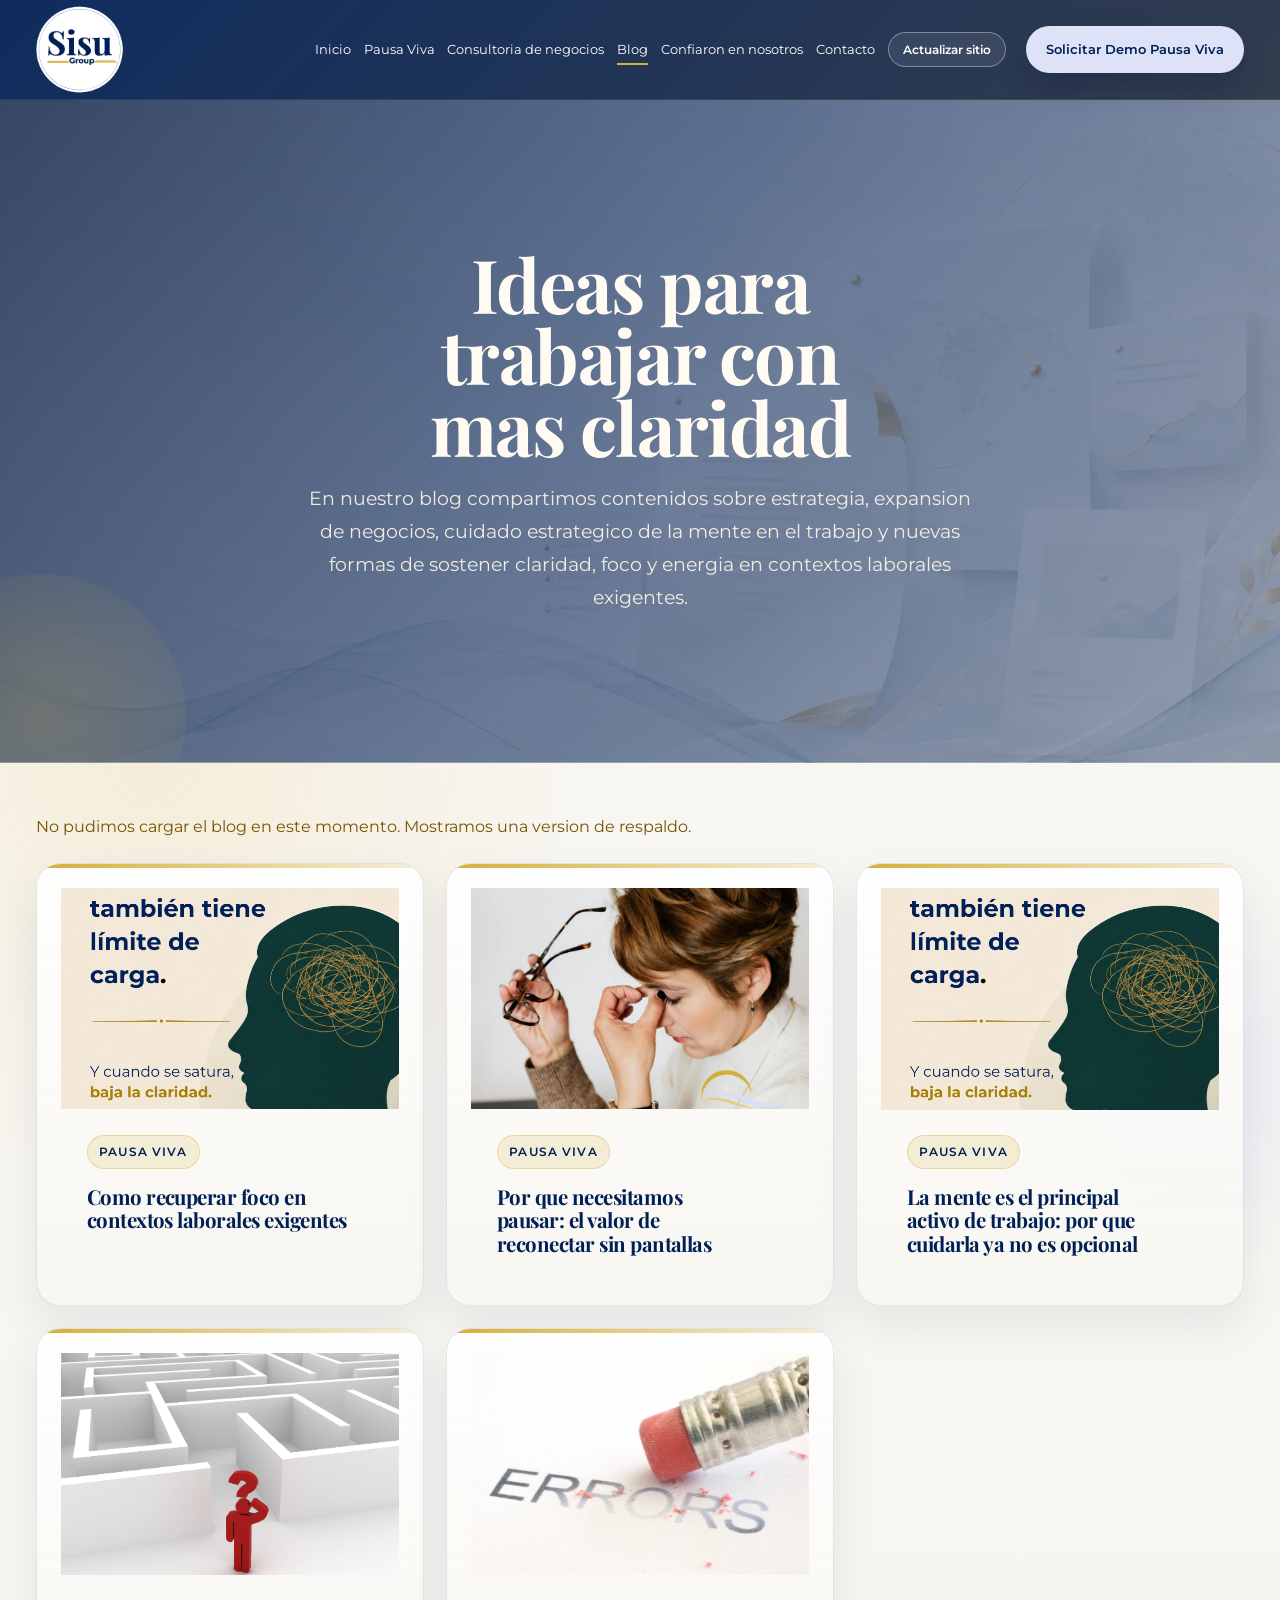
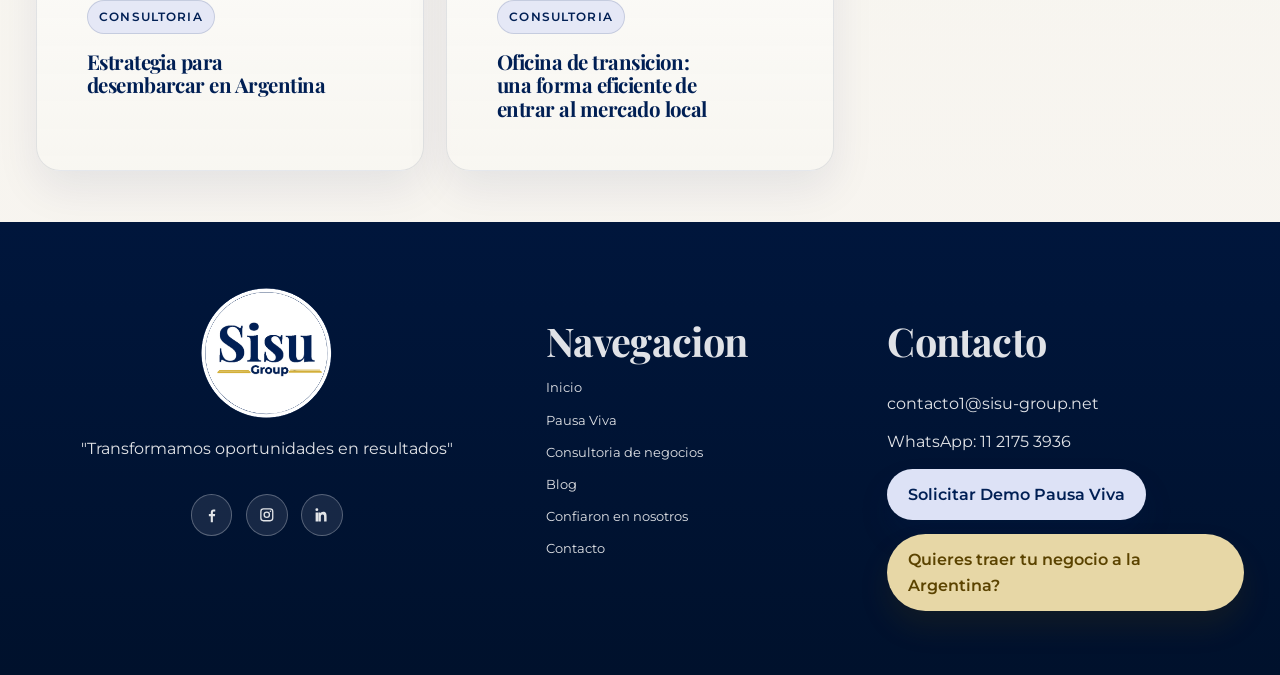
==== blog.html @ 0f4599e3 "main" ====
<!DOCTYPE html>
<html lang="es">

<head>
  <meta charset="UTF-8">
  <meta name="viewport" content="width=device-width, initial-scale=1.0">
  <title>Blog | Sisu Group</title>
  <meta name="description"
    content="Ideas para trabajar con mas claridad: blog de Sisu Group sobre Pausa Viva, foco, energia, estres y expansion de negocios.">
  <meta property="og:title" content="Blog | Sisu Group">
  <meta property="og:description"
    content="Contenidos sobre Pausa Viva, claridad mental, expansion de negocios y estrategia.">
  <meta property="og:type" content="website">
  <meta property="og:url" content="blog.html">
  <meta property="og:image" content="assets/marca/Marca Pausa Viva.png">
  <link rel="stylesheet"
    href="https://fonts.googleapis.com/css2?family=Material+Symbols+Outlined:opsz,wght,FILL,GRAD@24,400,0,0">
  <link rel="stylesheet" href="css/style7767.css?v=20260617-7">
</head>

<body data-page="blog">
  <a class="skip-link" href="#main-content">Saltar al contenido</a>
  <header class="site-header" data-header>
    <div class="container header-shell">
      <a class="brand" href="index.html" aria-label="Ir a inicio Sisu Group">
        <img class="brand-logo" src="assets/marca/Marca Consultora de negocios Sisu Group.png" alt="Logo Sisu Group"
          width="259" height="264">
      </a>
      <button class="menu-toggle" type="button" aria-expanded="false" aria-controls="primary-nav" data-menu-toggle>
        <span></span><span></span><span></span><span class="sr-only">Abrir menu</span>
      </button>
      <nav class="site-nav" id="primary-nav" aria-label="Principal" data-nav>
        <a href="index.html">Inicio</a>
        <a href="pausa-viva.html">Pausa Viva</a>
        <a href="consultoria.html">Consultoria de negocios</a>
        <a href="blog.html" aria-current="page">Blog</a>
        <a href="confiaronEnNosotros.html">Confiaron en nosotros</a>
        <a href="contacto.html">Contacto</a>
        <button class="nav-cache-button" type="button" data-clear-site-cache>Actualizar sitio</button>
      </nav>
      <a class="button button-primary button-header" href="contacto.html#pausa-viva-contacto">Solicitar Demo Pausa
        Viva</a>
    </div>
  </header>

  <main id="main-content">
    <section class="hero hero-inner hero-blog">
      <div class="container hero-grid">
        <div class="hero-copy reveal">
          <h1>Ideas para trabajar con mas claridad</h1>
          <p>En nuestro blog compartimos contenidos sobre estrategia, expansion de negocios, cuidado estrategico de la
            mente en el trabajo y nuevas formas de sostener claridad, foco y energia en contextos laborales exigentes.
          </p>
        </div>
      </div>
    </section>

    <section class="section" id="articulos">
      <div class="container">
        <!-- <div class="section-heading blog-section-heading reveal" data-blog-list-heading>
          <h2>Lecturas para pensar mejor el trabajo, la estrategia y la expansion</h2>
          <p>Ideas practicas para equipos, lideres y marcas que necesitan tomar mejores decisiones en contextos
            exigentes.</p>
        </div> -->
        <p class="blog-status reveal is-visible" data-blog-status>Estamos preparando los articulos...</p>
        <div class="blog-grid blog-grid-large" data-blog-list-view></div>
      </div>
    </section>
  </main>

  <footer class="site-footer">
    <div class="container footer-grid">
      <div><img class="footer-logo" src="assets/marca/Marca Consultora de negocios Sisu Group.png" alt="Logo Sisu Group"
          width="259" height="264" loading="lazy" decoding="async">
        <p>"Transformamos oportunidades en resultados"</p>
        <div class="footer-social" aria-label="Redes sociales">
          <a href="https://www.facebook.com/share/1GhPGk43Yi/" target="_blank" rel="noopener noreferrer"
            aria-label="Facebook de Sisu Group"><svg viewBox="0 0 24 24" aria-hidden="true">
              <path
                d="M13.5 22v-8h2.7l.4-3h-3.1V9.1c0-.9.3-1.6 1.6-1.6H16.7V4.8c-.3 0-1.2-.1-2.3-.1-2.3 0-3.8 1.4-3.8 4V11H8v3h2.6v8h2.9Z" />
            </svg></a>
          <a href="https://www.instagram.com/sisugroup.arg" target="_blank" rel="noopener noreferrer"
            aria-label="Instagram de Sisu Group"><svg viewBox="0 0 24 24" aria-hidden="true">
              <path
                d="M7.5 3h9A4.5 4.5 0 0 1 21 7.5v9a4.5 4.5 0 0 1-4.5 4.5h-9A4.5 4.5 0 0 1 3 16.5v-9A4.5 4.5 0 0 1 7.5 3Zm0 1.8A2.7 2.7 0 0 0 4.8 7.5v9a2.7 2.7 0 0 0 2.7 2.7h9a2.7 2.7 0 0 0 2.7-2.7v-9a2.7 2.7 0 0 0-2.7-2.7h-9Zm9.45 1.35a1.05 1.05 0 1 1 0 2.1 1.05 1.05 0 0 1 0-2.1ZM12 7.5A4.5 4.5 0 1 1 7.5 12 4.5 4.5 0 0 1 12 7.5Zm0 1.8A2.7 2.7 0 1 0 14.7 12 2.7 2.7 0 0 0 12 9.3Z" />
            </svg></a>
          <a href="https://www.linkedin.com/company/sisu-groupargentina/?viewAsMember=true" target="_blank" rel="noopener noreferrer"
            aria-label="LinkedIn de Sisu Group">
            <svg viewBox="0 0 24 24" aria-hidden="true">
              <path
                d="M6.94 8.98H3.56V21h3.38V8.98ZM5.25 3a1.96 1.96 0 1 0 0 3.92A1.96 1.96 0 0 0 5.25 3Zm5.33 5.98H7.34V21h3.38v-6.3c0-1.66.31-3.27 2.37-3.27 2.03 0 2.06 1.9 2.06 3.38V21h3.38v-7.02c0-3.45-.74-6.1-4.77-6.1-1.94 0-3.24 1.06-3.77 2.07h-.05V8.98Z" />
            </svg>
          </a>
        </div>
      </div>
      <div>
        <h2>Navegacion</h2>
        <nav class="footer-nav" aria-label="Footer"><a href="index.html">Inicio</a><a href="pausa-viva.html">Pausa
            Viva</a><a href="consultoria.html">Consultoria de negocios</a><a href="blog.html">Blog</a><a
            href="confiaronEnNosotros.html">Confiaron en nosotros</a><a href="contacto.html">Contacto</a></nav>
      </div>
      <div>
        <h2>Contacto</h2><a href="mailto:contacto1@sisu-group.net">contacto1@sisu-group.net</a><a
          href="https://wa.me/541121753936">WhatsApp: 11 2175 3936</a><a class="button button-primary"
          href="contacto.html#pausa-viva-contacto">Solicitar Demo Pausa Viva</a><a
          class="button button-footer-consulting" href="consultoria.html">Quieres traer tu negocio a la Argentina?</a>
      </div>
    </div>
  </footer>

  <div class="modal-backdrop" data-scanner-modal hidden>
    <div class="scanner-modal" role="dialog" aria-modal="true" aria-labelledby="scanner-title"
      aria-describedby="scanner-description" tabindex="-1" data-modal-panel>
      <button class="modal-close" type="button" aria-label="Cerrar" data-modal-close>&times;</button>
      <div class="scanner-arc scanner-arc-top" aria-hidden="true"></div>
      <div class="scanner-arc scanner-arc-bottom-lavender" aria-hidden="true"></div>
      <div class="scanner-arc scanner-arc-bottom-gold" aria-hidden="true"></div>
      <div class="scanner-flow" data-scanner-app>
        <section class="scanner-screen" data-scanner-screen="intro">
          <p class="scanner-brand">Sistema Pausa Viva - Sisu Group</p>
          <p class="eyebrow">Escaner de carga mental organizacional</p>
          <h2 id="scanner-title">Escaner de Carga Mental Organizacional</h2>
          <p id="scanner-description">Un autodiagnostico breve para detectar senales de saturacion mental, perdida de
            foco y desgaste operativo en equipos y lideres.</p>
          <div class="scanner-badges" aria-label="Caracteristicas del escaner">
            <span>6 preguntas</span>
            <span>2 minutos</span>
            <span>Resultado inmediato</span>
          </div>
          <button class="button button-primary scanner-start" type="button" data-scanner-start>Comenzar
            diagnostico</button>
          <p class="scanner-note">El arte de pausar para avanzar.</p>
        </section>
        <section class="scanner-screen" data-scanner-screen="quiz" hidden>
          <p class="scanner-brand">Sistema Pausa Viva - Sisu Group</p>
          <p class="scanner-step" data-scanner-step></p>
          <span class="scanner-progress"><span data-scanner-progress-bar></span></span>
          <div class="scanner-question-card">
            <div class="scanner-preview-index" data-scanner-index></div>
            <p data-scanner-question></p>
          </div>
          <div class="scanner-options" data-scanner-options></div>
        </section>
        <section class="scanner-screen" data-scanner-screen="result" hidden>
          <p class="scanner-brand">Sistema Pausa Viva - Sisu Group</p>
          <h2>Tu resultado</h2>
          <div class="scanner-result-badge" data-scanner-range></div>
          <div class="scanner-result-card">
            <p class="scanner-result-zone" data-scanner-zone></p>
            <h3 data-scanner-result-title></h3>
            <p data-scanner-result-copy></p>
            <p class="scanner-recommendation"><strong>Recomendacion:</strong> <span
                data-scanner-result-recommendation></span></p>
          </div>
          <div class="scanner-result-actions">
            <a class="button button-primary scanner-result-link" href="#" data-scanner-result-link></a>
          </div>
        </section>
        <section class="scanner-screen" data-scanner-screen="lead" hidden>
          <p class="scanner-brand">Sistema Pausa Viva - Sisu Group</p>
          <p class="eyebrow">Dejanos tus datos</p>
          <h2>Tu evolución comienza aquí: completá el formulario.</h2>
          <form class="contact-form scanner-form" data-mail-form data-form-context="scanner" novalidate>
            <input type="hidden" name="zona" data-scanner-zone-input required>
            <label>
              Nombre
              <input type="text" name="nombre" required>
            </label>
            <label>
              Email
              <input type="email" name="email" required>
            </label>
            <label>
              Telefono
              <input type="tel" name="telefono" required>
            </label>
            <label>
              <span class="sr-only">Mensaje</span>
              <textarea name="mensaje" rows="3" readonly required hidden>Esta solicitud vino del escaner mental</textarea>
            </label>
            <div class="form-actions">
              <button class="button button-secondary" type="submit">Enviar resultado</button>
            </div>
            <p class="form-feedback" data-form-feedback role="status" aria-live="polite"></p>
          </form>
          <button class="button button-ghost scanner-back-button" type="button" data-scanner-back-result>Volver al
            resultado</button>
        </section>
      </div>
    </div>
  </div>

  <div class="modal-backdrop blog-modal-backdrop" data-blog-modal hidden>
    <div class="scanner-modal blog-modal-panel" role="dialog" aria-modal="true" aria-labelledby="blog-modal-title"
      aria-describedby="blog-modal-description" tabindex="-1" data-blog-modal-panel>
      <button class="modal-close" type="button" aria-label="Cerrar" data-blog-modal-close>&times;</button>
      <div class="blog-modal-body" data-blog-modal-body>
        <p class="blog-status">Cargando articulo...</p>
      </div>
    </div>
  </div>

  <script src="js/main7767.js?v=20260617-3"></script>
</body>

</html>
---- css/style7767.css ----
@font-face {
  font-family: "Playfair Display";
  src: url("../assets/fonts/Playfair_Display/static/PlayfairDisplay-Regular.ttf") format("truetype");
  font-weight: 400;
  font-style: normal;
  font-display: swap;
}

@font-face {
  font-family: "Playfair Display";
  src: url("../assets/fonts/Playfair_Display/static/PlayfairDisplay-Bold.ttf") format("truetype");
  font-weight: 700;
  font-style: normal;
  font-display: swap;
}

@font-face {
  font-family: "Montserrat";
  src: url("../assets/fonts/Montserrat,Playfair_Display/Montserrat/static/Montserrat-Regular.ttf") format("truetype");
  font-weight: 400;
  font-style: normal;
  font-display: swap;
}

@font-face {
  font-family: "Montserrat";
  src: url("../assets/fonts/Montserrat,Playfair_Display/Montserrat/static/Montserrat-SemiBold.ttf") format("truetype");
  font-weight: 600;
  font-style: normal;
  font-display: swap;
}

:root {
  --navy: #001f54;
  --gold: #d4af37;
  --ivory: #f8f6f1;
  --lavender: #dde2f6;
  --lavender-strong: #ced6fb;
  --graphite: #1c273b;
  --white: #ffffff;
  --border: rgba(0, 31, 84, 0.12);
  --shadow: 0 24px 60px rgba(0, 31, 84, 0.12);
  --radius-lg: 32px;
  --radius-md: 20px;
  --radius-sm: 14px;
  --container: min(1280px, calc(100vw - 4.5rem));
  --space-xs: clamp(0.75rem, 1vw, 1rem);
  --space-sm: clamp(1rem, 1.5vw, 1.25rem);
  --space-md: clamp(1.5rem, 2vw, 2rem);
  --space-lg: clamp(2rem, 4vw, 4rem);
  --space-xl: clamp(3rem, 6vw, 6rem);
  --header-offset: 4.15rem;
  --hero-viewport-height: calc(100dvh - var(--header-offset));
}

*,
*::before,
*::after {
  box-sizing: border-box;
}

html {
  scroll-behavior: smooth;
}

body {
  margin: 0;
  font-family: "Montserrat", Arial, Helvetica, sans-serif;
  background: linear-gradient(180deg, #fcfbf7 0%, var(--ivory) 32%, #f4f1eb 100%);
  color: var(--graphite);
  line-height: 1.6;
}

img {
  display: block;
  max-width: 100%;
}

a {
  color: inherit;
  text-decoration: none;
}

button,
input,
select,
textarea {
  font: inherit;
}

.container {
  width: var(--container);
  margin: 0 auto;
}

.skip-link,
.sr-only {
  position: absolute;
  width: 1px;
  height: 1px;
  overflow: hidden;
  clip: rect(0, 0, 0, 0);
  white-space: nowrap;
}

.skip-link:focus {
  clip: auto;
  width: auto;
  height: auto;
  padding: 0.75rem 1rem;
  top: 1rem;
  left: 1rem;
  background: var(--navy);
  color: var(--white);
  z-index: 1000;
}

.site-header {
  position: sticky;
  top: 0;
  z-index: 50;
  backdrop-filter: blur(16px);
  background: linear-gradient(135deg, rgba(0, 31, 84, 0.94), rgba(28, 39, 59, 0.9));
  border-bottom: 1px solid rgba(212, 175, 55, 0.14);
  transition: border-color 180ms ease, box-shadow 180ms ease, background 180ms ease;
}

.site-header.is-scrolled {
  border-color: rgba(212, 175, 55, 0.2);
  box-shadow: 0 14px 34px rgba(0, 17, 44, 0.28);
}

.header-shell {
  display: grid;
  grid-template-columns: 88px 1fr auto;
  align-items: center;
  gap: 1.2rem;
  min-height: 3.7rem;
  padding: 0.3rem 0;
}

.brand-logo {
  width: min(88px, 100%);
  height: auto;
}

.footer-logo {
  width: min(132px, 100%);
  height: auto;
}

.site-nav {
  display: flex;
  justify-content: flex-end;
  justify-self: end;
  gap: 0.8rem;
  flex-wrap: nowrap;
  align-items: center;
}

.site-nav a,
.footer-nav a {
  position: relative;
  font-size: 0.79rem;
  white-space: nowrap;
}

.nav-cache-button {
  min-height: 2.15rem;
  padding: 0.45rem 0.9rem;
  border: 1px solid rgba(255, 255, 255, 0.36);
  border-radius: 999px;
  background: rgba(255, 255, 255, 0.08);
  color: inherit;
  font-size: 0.76rem;
  font-weight: 600;
  line-height: 1;
  white-space: nowrap;
  cursor: pointer;
  transition: transform 180ms ease, background 180ms ease, border-color 180ms ease;
}

.site-header .site-nav a,
.site-header .brand,
.site-header .menu-toggle,
.site-header .nav-cache-button {
  color: var(--white);
}

.site-nav a::after,
.footer-nav a::after {
  content: "";
  position: absolute;
  left: 0;
  bottom: -0.3rem;
  width: 100%;
  height: 2px;
  transform: scaleX(0);
  transform-origin: left;
  background: var(--gold);
  transition: transform 180ms ease;
}

.site-nav a:hover::after,
.site-nav a:focus-visible::after,
.site-nav a[aria-current="page"]::after,
.footer-nav a:hover::after,
.footer-nav a:focus-visible::after {
  transform: scaleX(1);
}

.nav-cache-button:hover,
.nav-cache-button:focus-visible {
  transform: translateY(-1px);
  background: rgba(255, 255, 255, 0.16);
  border-color: rgba(255, 255, 255, 0.54);
}

.button,
.button:visited {
  display: inline-flex;
  align-items: center;
  justify-content: center;
  gap: 0.5rem;
  min-height: 3rem;
  padding: 0.75rem 1.25rem;
  border-radius: 999px;
  border: 1px solid transparent;
  font-weight: 600;
  transition: transform 180ms ease, box-shadow 180ms ease, background 180ms ease, color 180ms ease, border-color 180ms ease;
  cursor: pointer;
}

.button:hover,
.button:focus-visible {
  transform: translateY(-1px);
}

.button-primary {
  background: var(--navy);
  color: var(--white);
  box-shadow: 0 16px 28px rgba(0, 31, 84, 0.18);
}

.button-header {
  min-height: 2.65rem;
  padding-inline: 1.2rem;
  white-space: nowrap;
  font-size: 0.82rem;
  box-shadow: 0 12px 20px rgba(0, 31, 84, 0.14);
  background: #DDE2F6;
  color: var(--navy);
  box-shadow: 0 14px 28px rgba(0, 17, 44, 0.22);
}

.button-secondary {
  background: transparent;
  color: var(--navy);
  border-color: rgba(0, 31, 84, 0.18);
}

.button-light {
  color: var(--white);
  border-color: rgba(255, 255, 255, 0.32);
}

.button-ghost {
  background: rgba(255, 255, 255, 0.65);
  color: var(--navy);
  border-color: rgba(0, 31, 84, 0.1);
}

.button-row,
.button-stack {
  display: flex;
  flex-wrap: wrap;
  gap: 1rem;
}

.button-stack {
  flex-direction: column;
}

.align-start {
  align-items: flex-start;
}

.menu-toggle {
  display: none;
  width: 3rem;
  height: 3rem;
  border-radius: 50%;
  border: 1px solid var(--border);
  background: rgba(255, 255, 255, 0.8);
  align-items: center;
  justify-content: center;
  flex-direction: column;
  gap: 0.25rem;
}

.menu-toggle span:not(.sr-only) {
  width: 1.1rem;
  height: 2px;
  background: var(--white);
}

.hero {
  padding: var(--space-xl) 0 var(--space-lg);
}

@media (min-width: 761px) {
  .hero {
    min-height: var(--hero-viewport-height);
    padding-block: clamp(1.1rem, 2.8vh, 2.2rem);
    display: flex;
    align-items: center;
  }

  .hero > .container {
    width: var(--container);
    margin: 0 auto;
  }

  .hero-grid,
  .trusted-hero-grid {
    min-height: 100%;
    align-items: center;
  }

  .hero-copy {
    display: flex;
    flex-direction: column;
    justify-content: center;
  }
}

body[data-page="pausa-viva"] .hero.hero-inner {
  padding-top: 0;
}

.hero-home {
  background:
    linear-gradient(90deg, rgba(248, 246, 241, 0.97) 0%, rgba(248, 246, 241, 0.92) 34%, rgba(248, 246, 241, 0.62) 56%, rgba(248, 246, 241, 0.12) 76%),
    url("../assets/img/Background Main.webp");
  background-repeat: no-repeat;
  background-position: center right;
  background-size: cover;
  min-height: var(--hero-viewport-height);
}

.hero-grid,
.split-callout,
.institutional-grid,
.two-column,
.form-layout,
.contact-grid {
  display: grid;
  gap: var(--space-lg);
}

.hero-grid,
.institutional-grid,
.two-column,
.form-layout {
  grid-template-columns: repeat(2, minmax(0, 1fr));
}

.hero-grid {
  grid-template-columns: minmax(22rem, 1fr) minmax(0, 1.05fr);
  align-items: start;
  min-height: auto;
}

.contact-grid {
  grid-template-columns: repeat(2, minmax(0, 1fr));
}

.hero-copy h1,
.section-heading h2,
.cta-band h2,
.contact-card h2,
.callout-card h3,
.blog-card h2,
.blog-card h3 {
  margin: 0 0 1rem;
  color: var(--navy);
}

.hero-copy {
  max-width: 38rem;
  position: relative;
  z-index: 1;
}

h1,
h2,
.quote-block,
.quote-inline {
  font-family: "Playfair Display", Georgia, "Times New Roman", serif;
  line-height: 1.1;
  letter-spacing: -0.02em;
}

h1 {
  font-size: clamp(2.3rem, 4.8vw, 4rem);
}

h2 {
  font-size: clamp(1.65rem, 3.1vw, 2.55rem);
}

h3 {
  margin: 0 0 0.65rem;
  color: var(--navy);
  font-size: 1.15rem;
}

p {
  margin: 0 0 1rem;
}

.eyebrow,
.mini-label,
.tag {
  margin: 0 0 1rem;
  color: var(--navy);
  font-size: 0.8rem;
  font-weight: 600;
  letter-spacing: 0.12em;
  text-transform: uppercase;
}

.hero-subtitle {
  font-size: 1.25rem;
  color: var(--graphite);
  margin-bottom: 1.25rem;
}

.hero-visual {
  position: relative;
  min-height: 24rem;
  display: flex;
  align-items: center;
  justify-content: flex-end;
}

.hero-visual-logo {
  justify-content: flex-start;
  min-height: clamp(18rem, 36vw, 28rem);
}

.hero-card,
.callout-card,
.pillar-card,
.stat-card,
.blog-card,
.contact-card,
.mini-card,
.signal-card,
.trajectory-panel {
  position: relative;
  background: rgba(255, 255, 255, 0.72);
  border: 1px solid rgba(0, 31, 84, 0.09);
  border-radius: var(--radius-lg);
  box-shadow: var(--shadow);
}

.hero-card {
  width: min(34rem, 100%);
  padding: clamp(1.5rem, 4vw, 2.5rem);
  background: linear-gradient(145deg, rgba(255, 255, 255, 0.88), rgba(221, 226, 246, 0.85));
}

.hero-card-centered {
  text-align: center;
}

.hero-main-logo {
  max-width: 17rem;
  margin-bottom: 1.5rem;
}

.hero-main-logo-large {
  width: min(100%, 34rem);
  max-width: 34rem;
  margin: 0;
  opacity: 0.94;
  filter: drop-shadow(0 18px 36px rgba(0, 31, 84, 0.08));
}

.hero-copy-right {
  max-width: 40rem;
  justify-self: end;
  margin-top: clamp(3rem, 7vw, 6rem);
}

body[data-page="pausa-viva"] .hero-inner {
  overflow: hidden;
}

body[data-page="pausa-viva"] .hero-grid {
  position: relative;
  gap: clamp(1.25rem, 3vw, 3rem) clamp(1.75rem, 4vw, 4.5rem);
}

.hero-support {
  grid-column: 1;
  margin-top: clamp(-1.5rem, -1vw, -0.5rem);
  padding-top: 0;
  border-top: 0;
}

.hero-quote-grid {
  grid-template-columns: 1fr;
  gap: 1rem;
}

.hero-support .quote-pair {
  padding: 0.85rem 1rem;
  border-radius: 1.5rem;
  background: linear-gradient(180deg, rgba(255, 255, 255, 0.52), rgba(255, 255, 255, 0.24));
  border: 1px solid rgba(0, 31, 84, 0.05);
}

body[data-page="pausa-viva"] .hero-support .book-quote {
  font-size: clamp(1.2rem, 1.85vw, 1.65rem);
}

body[data-page="pausa-viva"] .pausa-viva-hero {
  position: relative;
  display: flex;
  align-items: center;
  min-height: var(--hero-viewport-height);
  background:
    radial-gradient(circle at 14% 22%, rgba(212, 175, 55, 0.28), transparent 30%),
    radial-gradient(circle at 82% 30%, rgba(0, 31, 84, 0.1), transparent 34%),
    linear-gradient(135deg, #fdfaf2 0%, #f8f6f1 48%, #fffdf8 100%);
}

body[data-page="pausa-viva"] .pausa-viva-hero::before {
  content: "";
  position: absolute;
  inset: 1.4rem;
  border: 1px solid rgba(212, 175, 55, 0.22);
  border-radius: 2.25rem;
  pointer-events: none;
  box-shadow: inset 0 0 0 1px rgba(255, 255, 255, 0.44);
}

body[data-page="pausa-viva"] .hero-orb {
  position: absolute;
  border-radius: 50%;
  pointer-events: none;
  filter: blur(0);
}

body[data-page="pausa-viva"] .hero-orb-one {
  width: min(28rem, 42vw);
  height: min(28rem, 42vw);
  top: 5%;
  left: -6%;
  background: radial-gradient(circle, rgba(212, 175, 55, 0.24), rgba(212, 175, 55, 0));
}

body[data-page="pausa-viva"] .hero-orb-two {
  width: min(34rem, 48vw);
  height: min(34rem, 48vw);
  right: -8%;
  bottom: -12%;
  background: radial-gradient(circle, rgba(248, 246, 241, 0.92), rgba(221, 226, 246, 0));
}

body[data-page="pausa-viva"] .pausa-viva-grid {
  position: relative;
  z-index: 1;
  grid-template-columns: minmax(0, 1.02fr) minmax(0, 0.98fr);
  align-items: center;
  row-gap: 2.5rem;
}

body[data-page="pausa-viva"] .pausa-viva-system {
  justify-content: center;
  min-height: clamp(24rem, 44vw, 34rem);
}

body[data-page="pausa-viva"] .system-card {
  position: relative;
  display: flex;
  align-items: center;
  justify-content: center;
  width: min(34rem, 92vw);
  min-height: clamp(22rem, 34vw, 28rem);
  border-radius: 2.5rem;
  background: transparent;
  border: 0;
  box-shadow: none;
  backdrop-filter: none;
  isolation: isolate;
}

body[data-page="pausa-viva"] .system-card::before {
  content: none;
}

body[data-page="pausa-viva"] .system-card::after {
  content: "";
  position: absolute;
  inset: auto 16% 14% auto;
  width: 8.5rem;
  height: 8.5rem;
  border-radius: 50%;
  background: radial-gradient(circle, rgba(212, 175, 55, 0.14), rgba(212, 175, 55, 0));
  pointer-events: none;
}

body[data-page="pausa-viva"] .pausa-viva-system .hero-main-logo-large {
  position: relative;
  z-index: 2;
  width: min(92%, 34rem);
  max-width: 34rem;
  height: auto;
  max-height: min(78vh, 26rem);
  object-fit: contain;
  object-position: center;
  opacity: 1;
  filter: drop-shadow(0 20px 32px rgba(0, 31, 84, 0.14));
}

body[data-page="pausa-viva"] .pulse-ring {
  position: absolute;
  inset: 50% auto auto 50%;
  border-radius: 999px;
  border: 1px solid rgba(212, 175, 55, 0.5);
  transform: translate(-50%, -50%);
  animation: pausa-viva-breathe 5.5s ease-in-out infinite;
}

body[data-page="pausa-viva"] .ring-one {
  width: 76%;
  height: 76%;
}

body[data-page="pausa-viva"] .ring-two {
  width: 96%;
  height: 96%;
  border-color: rgba(0, 31, 84, 0.16);
  animation-delay: 1.2s;
}

body[data-page="pausa-viva"] .ring-three {
  width: 112%;
  height: 112%;
  border-color: rgba(212, 175, 55, 0.18);
  animation-delay: 2.1s;
  animation-duration: 6.6s;
}

@keyframes pausa-viva-breathe {
  0%,
  100% {
    transform: translate(-50%, -50%) scale(0.96);
    opacity: 0.55;
  }

  50% {
    transform: translate(-50%, -50%) scale(1.04);
    opacity: 1;
  }
}

body[data-page="pausa-viva"] .pausa-viva-hero .hero-copy-right {
  max-width: 42rem;
  margin-top: 0;
}

body[data-page="pausa-viva"] .pausa-viva-hero .hero-copy h1 {
  max-width: 46rem;
  margin-bottom: 1.1rem;
  letter-spacing: -0.045em;
  line-height: 0.95;
}

body[data-page="pausa-viva"] .hero-kicker {
  margin: 0 0 0.8rem;
  color: var(--navy);
  font-size: clamp(1rem, 1.6vw, 1.12rem);
  font-weight: 700;
  line-height: 1.35;
}

body[data-page="pausa-viva"] .hero-lead {
  max-width: 40rem;
  font-size: clamp(1.05rem, 1.4vw, 1.22rem);
  line-height: 1.7;
  color: rgba(28, 39, 59, 0.86);
  margin-bottom: 1.55rem;
}

body[data-page="pausa-viva"] .pausa-viva-hero .button-row {
  align-items: center;
  gap: 0.9rem;
  margin-top: 0;
}

body[data-page="pausa-viva"] .pausa-viva-hero .hero-support {
  grid-column: 1 / -1;
  margin-top: 0;
}

body[data-page="pausa-viva"] .pausa-viva-hero .button-diagnostic {
  background: #d4af37;
  color: var(--navy);
  border-color: #c39f2e;
  box-shadow: 0 16px 28px rgba(154, 116, 17, 0.22);
}

body[data-page="pausa-viva"] .pausa-viva-hero .button-diagnostic:hover,
body[data-page="pausa-viva"] .pausa-viva-hero .button-diagnostic:focus-visible {
  background: #e0bb49;
  border-color: #d4af37;
  color: var(--navy);
  box-shadow: 0 18px 34px rgba(154, 116, 17, 0.28);
}

body[data-page="pausa-viva"] .pausa-viva-hero .hero-quote-grid {
  grid-template-columns: repeat(2, minmax(0, 1fr));
  gap: 1rem;
}

body[data-page="pausa-viva"] .pausa-viva-hero .quote-pair {
  padding: 1.2rem 1.25rem;
  border-radius: 1.5rem;
  background: rgba(255, 251, 245, 0.78);
  border: 1px solid rgba(212, 175, 55, 0.14);
  border-left: 3px solid rgba(212, 175, 55, 0.85);
  box-shadow: 0 18px 44px rgba(0, 31, 84, 0.06);
  backdrop-filter: blur(14px);
}

body[data-page="pausa-viva"] .pausa-viva-hero .book-quote {
  padding-bottom: 0;
  border-bottom: 0;
  font-size: clamp(1.08rem, 1.7vw, 1.45rem);
  line-height: 1.28;
}

body[data-page="pausa-viva"] .hero-copy {
  position: relative;
  z-index: 1;
}

body[data-page="pausa-viva"] .hero-visual {
  z-index: 0;
}

body[data-page="pausa-viva"] .section-soft {
  background: linear-gradient(180deg, rgba(248, 246, 241, 0.94), rgba(255, 252, 247, 0.78));
}

body[data-page="pausa-viva"] .section-results {
  background:
    radial-gradient(circle at top left, rgba(244, 235, 205, 0.34), transparent 34%),
    linear-gradient(180deg, rgba(255, 252, 247, 0.76), rgba(248, 246, 241, 0.96) 36%, rgba(255, 250, 242, 0.92) 100%);
}

body[data-page="pausa-viva"] .section-results::before {
  background: radial-gradient(circle, rgba(212, 175, 55, 0.18), rgba(212, 175, 55, 0));
}

body[data-page="pausa-viva"] .problem-item,
body[data-page="pausa-viva"] .problem-solution,
body[data-page="pausa-viva"] .pillar-card,
body[data-page="pausa-viva"] .result-card,
body[data-page="pausa-viva"] .callout-card {
  border-color: rgba(212, 175, 55, 0.14);
}

body[data-page="pausa-viva"] .problem-item,
body[data-page="pausa-viva"] .pillar-card,
body[data-page="pausa-viva"] .result-card,
body[data-page="pausa-viva"] .callout-card {
  background:
    linear-gradient(180deg, rgba(255, 252, 247, 0.95), rgba(255, 255, 255, 0.82));
}

body[data-page="pausa-viva"] .problem-item-number,
body[data-page="pausa-viva"] .result-card-badge,
body[data-page="pausa-viva"] .pillar-icon {
  border-color: rgba(212, 175, 55, 0.5);
  background: linear-gradient(135deg, rgba(248, 246, 241, 0.92), rgba(244, 235, 205, 0.72));
}

body[data-page="pausa-viva"] .result-card::before {
  background: linear-gradient(90deg, rgba(212, 175, 55, 0.95), rgba(212, 175, 55, 0.22), transparent);
}

body[data-page="pausa-viva"] .problem-solution {
  background: #e3b63b;
}

body[data-page="pausa-viva"] .section-benefits {
  padding-block: clamp(3.75rem, 7vw, 5rem);
}

body[data-page="pausa-viva"] .section-benefits .container {
  display: grid;
  gap: clamp(1.5rem, 3vw, 2rem);
}

body[data-page="pausa-viva"] .section-benefits .results-heading {
  margin-bottom: 0;
  max-width: 54rem;
}

body[data-page="pausa-viva"] .section-benefits .results-heading h2 {
  font-size: clamp(1.95rem, 3.2vw, 2.85rem);
  line-height: 1.04;
  text-wrap: balance;
}

body[data-page="pausa-viva"] .benefits-grid {
  grid-template-columns: repeat(3, minmax(0, 1fr));
  gap: 1rem;
}

body[data-page="pausa-viva"] .benefit-card {
  display: flex;
  align-items: center;
  justify-content: center;
  gap: 1rem;
  min-height: 11rem;
  padding: 1.35rem 1.25rem 1.3rem;
  background:
    linear-gradient(180deg, rgba(255, 252, 247, 0.97), rgba(248, 246, 241, 0.93));
  border: 1px solid rgba(212, 175, 55, 0.22);
  border-radius: 1.7rem;
  box-shadow:
    0 18px 38px rgba(0, 31, 84, 0.1),
    0 0 0 1px rgba(255, 255, 255, 0.26) inset;
}

body[data-page="pausa-viva"] .benefit-card::before {
  inset: auto 1.2rem 0 1.2rem;
  width: auto;
  height: 1px;
  background: linear-gradient(90deg, rgba(212, 175, 55, 0), rgba(212, 175, 55, 0.78), rgba(212, 175, 55, 0));
  opacity: 0.72;
}

body[data-page="pausa-viva"] .benefit-card::after {
  top: auto;
  right: -1.6rem;
  bottom: -2rem;
  width: 8rem;
  height: 8rem;
  background: radial-gradient(circle, rgba(212, 175, 55, 0.22), rgba(212, 175, 55, 0));
}

body[data-page="pausa-viva"] .benefit-card h3 {
  flex: 0 1 auto;
  margin: 0;
  max-width: 12ch;
  color: #001f54;
  font-size: clamp(1.28rem, 2vw, 1.65rem);
  line-height: 1.08;
  text-align: left;
}

body[data-page="pausa-viva"] .benefit-icon {
  position: relative;
  z-index: 1;
  display: grid;
  place-items: center;
  width: 3.9rem;
  height: 3.9rem;
  border-radius: 1.2rem;
  flex-shrink: 0;
  background: #D4AF37;
  box-shadow:
    0 12px 26px rgba(0, 31, 84, 0.16),
    0 0 0 1px rgba(255, 248, 224, 0.24) inset;
}

body[data-page="pausa-viva"] .benefit-icon::after {
  content: "";
  position: absolute;
  inset: 0.55rem;
  border-radius: 0.85rem;
  border: 1px solid rgba(221, 226, 246, 0.34);
}

body[data-page="pausa-viva"] .benefit-icon svg {
  width: 2rem;
  height: 2rem;
  stroke: #DDE2F6;
  stroke-width: 6; /* Cambia este valor si queres ajustar el grosor del icono */
  stroke-linecap: round;
  stroke-linejoin: round;
  fill: none;
}

body[data-page="pausa-viva"] .benefit-card:nth-child(3) .benefit-icon svg path,
body[data-page="pausa-viva"] .benefit-card:nth-child(4) .benefit-icon svg path {
  fill: rgba(221, 226, 246, 0.1);
}

body[data-page="pausa-viva"] .section-cta {
  justify-content: center;
}

body[data-page="pausa-viva"] .section-cta .result-line {
  margin-inline: auto;
  text-align: center;
}

body[data-page="pausa-viva"] .book-quote-mark {
  color: rgba(212, 175, 55, 0.95);
}

body[data-page="pausa-viva"] .section-accent {
  background: linear-gradient(135deg, rgba(0, 31, 84, 0.96), rgba(28, 39, 59, 0.92));
}

.sisu-secondary-mark {
  max-width: 18rem;
  margin-inline: auto;
}

.hero-points {
  display: grid;
  gap: 0.75rem;
  padding: 0;
  margin: 0;
  list-style: none;
}

.hero-points li,
.feature-list li {
  position: relative;
  padding-left: 1.25rem;
}

.hero-points li::before,
.feature-list li::before {
  content: "";
  position: absolute;
  top: 0.55rem;
  left: 0;
  width: 0.45rem;
  height: 0.45rem;
  border-radius: 50%;
  background: var(--gold);
}

.hero-note,
.support-copy,
.form-note,
.trajectory-label,
.stat-card span {
  color: rgba(28, 39, 59, 0.8);
  font-size: 0.95rem;
}

body[data-page="consultoria"] .hero-consulting {
  position: relative;
  overflow: hidden;
  isolation: isolate;
  background-color: #0d2746;
  background-image:
    linear-gradient(115deg, rgba(8, 24, 46, 0.9) 0%, rgba(8, 24, 46, 0.74) 42%, rgba(8, 24, 46, 0.28) 72%, rgba(8, 24, 46, 0.18) 100%),
    radial-gradient(circle at top right, rgba(214, 182, 116, 0.18), rgba(214, 182, 116, 0) 34%),
    url("../assets/img/Background%20Negocio.webp");
  background-position: left center, top right, center;
  background-repeat: no-repeat;
  background-size: cover, auto, cover;
}

body[data-page="consultoria"] .hero-consulting::before {
  content: "";
  position: absolute;
  inset: 0;
  background:
    linear-gradient(180deg, rgba(247, 242, 232, 0.12) 0%, rgba(247, 242, 232, 0) 28%),
    linear-gradient(90deg, rgba(247, 242, 232, 0.12) 0%, rgba(247, 242, 232, 0.04) 38%, rgba(247, 242, 232, 0) 65%);
  pointer-events: none;
  z-index: -1;
}

body[data-page="consultoria"] .hero-consulting::after {
  content: "";
  position: absolute;
  inset: auto auto -18% 52%;
  width: min(34rem, 40vw);
  height: min(34rem, 40vw);
  border-radius: 50%;
  background: radial-gradient(circle, rgba(214, 182, 116, 0.24) 0%, rgba(214, 182, 116, 0.08) 36%, rgba(214, 182, 116, 0) 72%);
  filter: blur(14px);
  pointer-events: none;
  z-index: -1;
}

body[data-page="consultoria"] .hero-consulting .hero-grid {
  position: relative;
  align-items: center;
  gap: clamp(1.5rem, 4vw, 4rem);
  min-height: clamp(30rem, 72vh, 42rem);
}

body[data-page="consultoria"] .hero-consulting .hero-copy {
  max-width: 35rem;
  padding: clamp(1.5rem, 3vw, 2rem) 0;
}

body[data-page="consultoria"] .hero-consulting .eyebrow,
body[data-page="consultoria"] .hero-consulting .hero-copy h1,
body[data-page="consultoria"] .hero-consulting .hero-copy p {
  color: var(--white);
}

body[data-page="consultoria"] .hero-consulting .eyebrow {
  letter-spacing: 0.18em;
}

body[data-page="consultoria"] .hero-consulting .hero-copy h1 {
  max-width: 12ch;
  margin-bottom: 1rem;
  font-size: clamp(3rem, 5.8vw, 5.1rem);
  line-height: 0.95;
  letter-spacing: -0.05em;
  text-wrap: balance;
}

body[data-page="consultoria"] .hero-consulting .hero-copy > p:first-of-type {
  max-width: 34rem;
  margin-bottom: 1rem;
  font-size: clamp(1.1rem, 1.7vw, 1.38rem);
  line-height: 1.45;
  color: rgba(255, 255, 255, 0.92);
}

body[data-page="consultoria"] .hero-consulting-summary {
  max-width: 31rem;
  margin: 0 0 1.65rem;
  font-size: 1rem;
  line-height: 1.65;
  color: rgba(255, 255, 255, 0.76);
}

body[data-page="consultoria"] .hero-consulting .hero-visual {
  justify-content: center;
  min-height: 100%;
}

body[data-page="consultoria"] .hero-consulting .hero-card {
  width: min(28rem, 100%);
  padding: clamp(1.5rem, 3vw, 2.35rem);
  border: 0;
  border-radius: 0;
  background: transparent;
  box-shadow: none;
  backdrop-filter: none;
}

body[data-page="consultoria"] .hero-consulting .consulting-identity {
  position: relative;
  display: grid;
  justify-items: center;
  gap: 0.35rem;
  isolation: isolate;
  overflow: visible;
}

body[data-page="consultoria"] .hero-consulting .consulting-ring {
  position: absolute;
  top: 50%;
  left: 50%;
  border-radius: 50%;
  transform: translate(-50%, -58%) scale(0.96);
  transform-origin: center;
  pointer-events: none;
  opacity: 0.42;
  z-index: -1;
  animation: consultingRingPulse 11s ease-in-out infinite;
}

body[data-page="consultoria"] .hero-consulting .consulting-ring-one {
  width: min(17.5rem, 62%);
  aspect-ratio: 1;
  border: 1px solid rgba(212, 175, 55, 0.3);
  box-shadow: 0 0 0 1px rgba(255, 255, 255, 0.04) inset;
}

body[data-page="consultoria"] .hero-consulting .consulting-ring-two {
  width: min(23rem, 82%);
  aspect-ratio: 1;
  border: 1px solid rgba(209, 217, 242, 0.24);
  opacity: 0.3;
  animation-delay: -3.5s;
}

body[data-page="consultoria"] .hero-consulting .consulting-ring-three {
  width: min(29rem, 104%);
  aspect-ratio: 1;
  border: 1px solid rgba(103, 130, 173, 0.18);
  opacity: 0.2;
  animation-delay: -7s;
}

@keyframes consultingRingPulse {
  0%,
  100% {
    transform: translate(-50%, -58%) scale(0.96);
    opacity: 0.16;
  }

  45% {
    transform: translate(-50%, -58%) scale(1.02);
    opacity: 0.38;
  }

  70% {
    transform: translate(-50%, -58%) scale(1.06);
    opacity: 0.22;
  }
}

@media (prefers-reduced-motion: reduce) {
  body[data-page="consultoria"] .hero-consulting .consulting-ring {
    animation: none;
    opacity: 0.18;
  }
}

body[data-page="consultoria"] .hero-consulting .hero-main-logo {
  position: relative;
  z-index: 1;
  width: min(70%, 17rem);
  max-width: 17rem;
  height: auto;
  max-height: 17rem;
  object-fit: contain;
  object-position: center;
  margin-bottom: 1rem;
  filter: drop-shadow(0 16px 28px rgba(4, 16, 34, 0.18));
}

body[data-page="consultoria"] .hero-consulting .hero-note {
  position: relative;
  z-index: 1;
  display: inline-flex;
  align-items: center;
  justify-content: center;
  max-width: 18rem;
  margin: 0;
  padding: 0.7rem 1rem;
  border-radius: 999px;
  background: rgba(248, 246, 241, 0.92);
  border: 1px solid rgba(0, 31, 84, 0.1);
  box-shadow: 0 12px 28px rgba(4, 16, 34, 0.12);
  font-size: 1rem;
  line-height: 1.55;
  color: var(--navy);
  text-shadow: none;
  text-align: center;
}

body[data-page="consultoria"] .consulting-audience {
  background: linear-gradient(180deg, rgba(248, 246, 241, 0.82), rgba(255, 252, 247, 0.92));
}

body[data-page="consultoria"] .consulting-audience-grid {
  align-items: center;
  gap: clamp(1.75rem, 4vw, 4rem);
}

body[data-page="consultoria"] .consulting-audience-media {
  position: relative;
  width: min(100%, 38rem);
  margin-inline: auto;
  border-radius: clamp(1.5rem, 3vw, 2rem);
  overflow: hidden;
  box-shadow: 0 24px 54px rgba(0, 31, 84, 0.14);
  background: rgba(255, 252, 247, 0.92);
}

body[data-page="consultoria"] .consulting-audience-media img {
  width: 100%;
  min-height: 0;
  object-fit: cover;
  border-radius: 0;
  box-shadow: none;
}

body[data-page="consultoria"] .consulting-audience-copy {
  max-width: 34rem;
}

body[data-page="consultoria"] .consulting-audience-copy h2 {
  margin-bottom: 1rem;
}

body[data-page="consultoria"] .consulting-audience-copy p:last-child {
  margin-bottom: 0;
  color: rgba(28, 39, 59, 0.88);
}

.abstract-orbit {
  position: absolute;
  border-radius: 50%;
  border: 1px solid rgba(212, 175, 55, 0.5);
}

.orbit-a {
  width: 14rem;
  height: 14rem;
  top: 10%;
  right: 0;
}

.orbit-b {
  width: 22rem;
  height: 22rem;
  bottom: 0;
  left: 5%;
  border-color: rgba(0, 31, 84, 0.12);
}

.section {
  padding: var(--space-lg) 0;
}

.section-soft {
  background: linear-gradient(180deg, rgba(221, 226, 246, 0.4), rgba(248, 246, 241, 0.25));
}

.section-results {
  position: relative;
  background:
    radial-gradient(circle at top left, rgba(221, 226, 246, 0.82), transparent 34%),
    linear-gradient(180deg, rgba(255, 255, 255, 0.58), rgba(248, 246, 241, 0.92) 36%, rgba(237, 241, 255, 0.45) 100%);
}

.section-results::before {
  content: "";
  position: absolute;
  inset: 1.5rem auto auto 50%;
  width: min(18rem, 30vw);
  height: min(18rem, 30vw);
  border-radius: 50%;
  background: radial-gradient(circle, rgba(212, 175, 55, 0.14), rgba(212, 175, 55, 0));
  translate: -50% 0;
  pointer-events: none;
}

.section-contrast {
  background: linear-gradient(180deg, var(--navy) 0%, #062766 100%);
  color: var(--white);
}

.section-contrast .section-heading h2,
.section-contrast .eyebrow,
.section-contrast .result-line,
.section-contrast .timeline-item h3,
.section-contrast .timeline-item span,
.section-contrast .section-heading p,
.section-contrast .section-cta p,
.section-contrast .stat-card p {
  color: var(--white);
}

.section-contrast .stat-card,
.section-contrast .timeline-item {
  background: #DDE2F6;
  border-color: rgba(0, 31, 84, 0.12);
  box-shadow: none;
}

.section-contrast .stat-card span {
  color: #001f54;
  font-size: 0.84rem;
  line-height: 1.35;
  text-align: center;
}

.section-contrast .stat-card p:last-of-type {
  color: #001f54;
}

.section-contrast .stat-card .stat-value,
.section-contrast .stat-card p,
.section-contrast .stat-card span {
  color: #001f54;
}

.section-contrast .section-heading,
.section-contrast .section-cta > p {
  max-width: none;
}

.section-contrast .section-heading {
  text-align: center;
}

.process-heading .eyebrow {
  text-align: left;
}

.section-contrast .section-heading h2 {
  margin-bottom: 0;
  font-size: clamp(1.8rem, 3vw, 2.4rem);
  line-height: 1.14;
  text-shadow: none;
}

.section-contrast .section-cta > p {
  flex: 1 1 auto;
}

.section-contrast .section-cta .button {
  background: #DDE2F6;
  color: #001f54;
}

.section-accent {
  background: linear-gradient(135deg, rgba(0, 31, 84, 0.95), rgba(46, 63, 117, 0.9));
  color: var(--white);
}

.section-accent h2,
.section-accent h3,
.section-accent .eyebrow,
.section-accent .support-copy {
  color: var(--white);
}

.section-accent .callout-card h3,
.section-accent .callout-card .feature-list li {
  color: var(--navy);
}

.section-cta-band {
  padding-bottom: var(--space-xl);
}

.section-heading {
  max-width: 52rem;
  margin-bottom: 2rem;
}

.problem-layout {
  display: grid;
  grid-template-columns: minmax(0, 1.15fr) minmax(300px, 0.85fr);
  gap: clamp(1.75rem, 4vw, 3.5rem);
  align-items: start;
}

.problem-content {
  min-width: 0;
}

.problem-list {
  display: grid;
  grid-template-columns: repeat(2, minmax(0, 1fr));
  gap: 1rem;
  padding: 0;
  margin: 0;
  list-style: none;
}

.problem-item {
  display: grid;
  grid-template-columns: auto 1fr;
  gap: 0.9rem;
  align-items: start;
  padding: 1.15rem 1.2rem;
  background: rgba(255, 255, 255, 0.76);
  border: 1px solid rgba(0, 31, 84, 0.1);
  border-radius: var(--radius-md);
  box-shadow: 0 18px 42px rgba(0, 31, 84, 0.08);
}

.problem-item-number {
  display: grid;
  place-items: center;
  width: 2.35rem;
  height: 2.35rem;
  border-radius: 50%;
  background: linear-gradient(135deg, rgba(212, 175, 55, 0.22), rgba(221, 226, 246, 0.9));
  border: 1px solid rgba(212, 175, 55, 0.5);
  color: var(--navy);
  font-family: "Playfair Display", Georgia, "Times New Roman", serif;
  font-size: 1.15rem;
  font-weight: 700;
  line-height: 1;
}

.problem-item p {
  margin: 0;
  color: var(--graphite);
  font-weight: 600;
  line-height: 1.45;
}

.problem-solution {
  grid-column: 1 / -1;
  position: relative;
  isolation: isolate;
  margin-top: 1.5rem;
  padding: 1.45rem 1.5rem;
  background: #e3b63b;
  border: 1px solid rgba(176, 128, 27, 0.42);
  border-left: 4px solid rgba(133, 93, 10, 0.9);
  border-radius: var(--radius-md);
  box-shadow:
    0 18px 34px rgba(0, 31, 84, 0.12),
    0 0 0 1px rgba(255, 235, 175, 0.36) inset;
  overflow: hidden;
}

.problem-solution::before {
  content: "";
  position: absolute;
  top: 50%;
  left: -12%;
  width: 10rem;
  height: 10rem;
  border-radius: 50%;
  background: radial-gradient(circle, rgba(255, 251, 236, 0.72) 0%, rgba(255, 251, 236, 0.38) 38%, rgba(255, 251, 236, 0) 72%);
  transform: translateY(-50%);
  animation: problem-solution-glow-sweep 5.8s ease-in-out infinite alternate;
  pointer-events: none;
  z-index: 0;
}

.problem-solution::after {
  content: none;
}

.problem-solution .section-summary {
  position: relative;
  z-index: 1;
  margin: 0;
  text-align: center;
  white-space: pre-line;
  color: #17335d;
  font-size: 1.05rem;
  font-weight: 600;
  line-height: 1.7;
}

.problem-solution [data-typewriter-text]::after {
  content: "";
  display: inline-block;
  width: 0.08em;
  height: 1.05em;
  margin-left: 0.14em;
  vertical-align: -0.12em;
  background: currentColor;
  opacity: 0;
}

.problem-solution.is-typing [data-typewriter-text]::after {
  opacity: 1;
  animation: typewriter-caret 0.9s steps(1, end) infinite;
}

.problem-solution.is-typed [data-typewriter-text]::after {
  opacity: 0;
}

@keyframes problem-solution-glow-sweep {
  0% {
    left: -12%;
    transform: translateY(-50%);
  }

  100% {
    left: calc(100% - 8rem);
    transform: translateY(-50%);
  }
}

@keyframes typewriter-caret {
  0%,
  49% {
    opacity: 1;
  }

  50%,
  100% {
    opacity: 0;
  }
}

.problem-visual {
  position: relative;
  min-height: 100%;
}

.problem-image {
  width: 100%;
  height: clamp(30rem, 58vw, 42rem);
  object-fit: cover;
  object-position: center;
  border-radius: var(--radius-lg);
  box-shadow: var(--shadow);
}

.methodology-heading {
  max-width: none;
}

.results-heading {
  max-width: none;
  margin-bottom: 2.6rem;
  margin-inline: auto;
  text-align: center;
}

.results-heading h2 {
  max-width: none;
  font-size: clamp(2rem, 3vw, 3.1rem);
  line-height: 1.02;
  letter-spacing: -0.03em;
  white-space: normal;
  text-wrap: wrap;
}

.methodology-heading > p {
  white-space: normal;
}

.stats-grid,
.pillar-grid,
.results-grid,
.signal-grid,
.blog-grid {
  display: grid;
  gap: 1.25rem;
}

.stats-grid {
  grid-template-columns: repeat(4, minmax(0, 1fr));
}

.pillar-grid,
.results-grid {
  grid-template-columns: repeat(2, minmax(0, 1fr));
  gap: 1.5rem;
}

.signal-grid {
  grid-template-columns: repeat(3, minmax(0, 1fr));
}

.blog-grid {
  grid-template-columns: repeat(5, minmax(0, 1fr));
}

.blog-grid-large {
  grid-template-columns: repeat(3, minmax(0, 1fr));
}

.stat-card,
.pillar-card,
.mini-card,
.blog-card,
.signal-card,
.contact-card,
.callout-card,
.trajectory-panel {
  padding: 1.5rem;
}

.result-card {
  position: relative;
  overflow: hidden;
  min-height: 12.75rem;
  padding: 1.6rem 1.55rem 1.65rem;
  background:
    linear-gradient(180deg, rgba(255, 255, 255, 0.96), rgba(245, 247, 255, 0.9)),
    linear-gradient(135deg, rgba(221, 226, 246, 0.16), rgba(212, 175, 55, 0.08));
  border: 1px solid rgba(0, 31, 84, 0.08);
  border-radius: 1.9rem;
  box-shadow: 0 24px 46px rgba(0, 31, 84, 0.1);
}

.result-card::before {
  content: "";
  position: absolute;
  inset: 0 auto auto 0;
  width: 100%;
  height: 4px;
  background: linear-gradient(90deg, var(--gold), rgba(221, 226, 246, 0.35), transparent);
}

.result-card::after {
  content: "";
  position: absolute;
  top: -2.5rem;
  right: -2rem;
  width: 8.5rem;
  height: 8.5rem;
  border-radius: 50%;
  background: radial-gradient(circle, rgba(221, 226, 246, 0.45), rgba(221, 226, 246, 0));
  pointer-events: none;
}

.result-card-badge {
  display: inline-flex;
  align-items: center;
  justify-content: center;
  min-width: 3.3rem;
  min-height: 1.95rem;
  margin-bottom: 1.1rem;
  padding: 0.3rem 0.7rem;
  border-radius: 999px;
  border: 1px solid rgba(212, 175, 55, 0.38);
  background: rgba(221, 226, 246, 0.66);
  color: var(--navy);
  font-family: "Playfair Display", Georgia, "Times New Roman", serif;
  font-size: 0.95rem;
  line-height: 1;
  letter-spacing: 0.08em;
}

.result-card h3 {
  position: relative;
  z-index: 1;
  margin: 0 0 0.7rem;
  color: var(--navy);
  font-size: clamp(1.45rem, 2.5vw, 1.9rem);
  line-height: 1.08;
}

.result-card p {
  position: relative;
  z-index: 1;
  margin: 0;
  max-width: 30rem;
  color: rgba(28, 39, 59, 0.92);
  font-size: 1rem;
  line-height: 1.62;
}

.section-contrast .stat-card {
  display: grid;
  grid-template-rows: auto 1fr auto;
  align-items: start;
  text-align: center;
}

.section-contrast .stat-card .stat-value,
.section-contrast .stat-card p,
.section-contrast .stat-card span {
  width: 100%;
  text-align: center;
}

.section-contrast .stat-card p {
  margin: 0;
}

.section-contrast .stat-card .stat-value {
  margin-bottom: 0.8rem;
}

.section-contrast .stat-card p:not(.stat-value) {
  align-self: stretch;
}

.section-contrast .stat-card span {
  display: block;
  margin-top: 1rem;
  min-height: 2.7em;
}

.stat-value {
  margin-bottom: 0.8rem;
  color: var(--gold);
  font-family: "Playfair Display", Georgia, "Times New Roman", serif;
  font-size: clamp(2.4rem, 6vw, 3.5rem);
  line-height: 1;
}

.pillar-subtitle {
  margin-bottom: 0.7rem;
  color: var(--gold);
  font-weight: 600;
}

.pillar-icon {
  display: inline-flex;
  align-items: center;
  justify-content: center;
  width: 3rem;
  height: 3rem;
  margin-bottom: 1rem;
  border-radius: 50%;
  border: 1px solid rgba(212, 175, 55, 0.55);
  color: var(--navy);
  background: rgba(255, 255, 255, 0.82);
  font-size: 1.35rem;
  font-variation-settings: "FILL" 0, "wght" 400, "GRAD" 0, "opsz" 24;
}

.pillar-card {
  display: grid;
  grid-template-columns: auto 1fr;
  grid-template-areas:
    "icon title"
    "subtitle subtitle"
    "copy copy";
  align-items: center;
  column-gap: 0.9rem;
  row-gap: 0.4rem;
}

.pillar-card .pillar-icon {
  grid-area: icon;
  margin-bottom: 0;
}

.pillar-card h3 {
  grid-area: title;
  margin: 0;
}

.pillar-card .pillar-subtitle {
  grid-area: subtitle;
  margin: 0;
}

.pillar-card p:last-child {
  grid-area: copy;
  margin-top: 0.35rem;
}

.feature-list,
.footer-nav {
  display: grid;
  gap: 0.75rem;
  padding: 0;
  margin: 0;
  list-style: none;
}

.section-cta,
.cta-band {
  display: flex;
  align-items: center;
  justify-content: space-between;
  gap: 1.5rem;
  margin-top: 2rem;
}

.quote-block,
.quote-inline {
  margin: 0;
  color: var(--navy);
  font-size: clamp(1.7rem, 3vw, 2.45rem);
}

.quote-section > .eyebrow {
  margin-bottom: 1.5rem;
}

.quote-grid {
  align-items: start;
}

.quote-pair {
  display: grid;
  align-content: start;
}

.book-quote {
  padding-bottom: 1rem;
  border-bottom: 1px solid rgba(212, 175, 55, 0.55);
  text-wrap: balance;
}

.book-quote-mark {
  color: rgba(212, 175, 55, 0.95);
}

.book-quote-text {
  color: var(--navy);
}

.concept-shell {
  display: grid;
  grid-template-columns: 1.2fr 0.8fr;
  gap: var(--space-lg);
  align-items: center;
}

.process-accordion {
  display: grid;
  grid-template-columns: repeat(5, minmax(0, 1fr));
  gap: 0.85rem;
  align-items: start;
}

.process-item {
  display: grid;
  align-content: start;
  min-width: 0;
}

.process-item h3 {
  margin: 0;
}

.process-trigger {
  width: 100%;
  min-height: 4rem;
  padding: 0.95rem 1rem;
  display: grid;
  grid-template-columns: auto 1fr;
  gap: 0.75rem;
  align-items: center;
  text-align: left;
  border-radius: 1.2rem;
  border: 1px solid rgba(0, 31, 84, 0.16);
  background: #DDE2F6;
  color: #001f54;
  box-shadow: none;
  transition: background 180ms ease, border-color 180ms ease, transform 180ms ease;
}

.process-trigger:hover,
.process-trigger:focus-visible {
  background: #edf1ff;
  border-color: rgba(0, 31, 84, 0.32);
  transform: translateY(-1px);
}

.process-item.is-open .process-trigger {
  background: #edf1ff;
  border-color: rgba(212, 175, 55, 0.56);
}

.process-trigger-number {
  display: grid;
  place-items: center;
  width: 1.95rem;
  height: 1.95rem;
  border-radius: 50%;
  background: rgba(255, 255, 255, 0.55);
  border: 1px solid rgba(212, 175, 55, 0.34);
  color: #001f54;
  font-family: "Playfair Display", Georgia, "Times New Roman", serif;
  font-size: 0.92rem;
  line-height: 1;
}

.process-trigger-label {
  display: block;
  min-width: 0;
  color: #001f54;
  font-size: 0.98rem;
  font-weight: 600;
  line-height: 1.3;
  text-wrap: balance;
}

.process-panel {
  overflow: hidden;
  height: 0;
  opacity: 0;
  margin-top: 0;
  padding: 0.1rem 0.15rem 0;
  transition: height 280ms ease, opacity 220ms ease, margin-top 280ms ease;
  will-change: height, opacity;
}

.process-panel[hidden] {
  display: block;
}

.process-item.is-open .process-panel {
  opacity: 1;
  margin-top: 0.65rem;
}

.process-panel p {
  margin: 0;
  color: rgba(255, 255, 255, 0.82);
  font-size: 0.94rem;
  line-height: 1.55;
}

.result-line {
  font-size: 1.1rem;
  font-weight: 600;
}

.section-cta .button {
  flex: 0 0 auto;
  min-width: 16rem;
  white-space: nowrap;
  text-align: center;
}

.demo-cta-stack {
  align-items: center;
}

.demo-cta-stack .button {
  min-width: 16rem;
  text-align: center;
}

.demo-cta-stack p {
  text-align: center;
}

.section-cta > p,
.section-cta > .result-line {
  max-width: 48rem;
}

.trajectory-panel {
  display: flex;
  flex-direction: column;
  justify-content: center;
  gap: 1rem;
  background: linear-gradient(180deg, rgba(255, 255, 255, 0.82), rgba(221, 226, 246, 0.78));
}

.brand-ribbon {
  color: var(--navy);
  font-weight: 600;
  letter-spacing: 0.04em;
}

.tag {
  display: inline-flex;
  padding: 0.4rem 0.7rem;
  border-radius: 999px;
  background: rgba(221, 226, 246, 0.8);
}

.tag-secondary {
  background: rgba(212, 175, 55, 0.16);
}

.blog-card {
  min-height: 16rem;
  background:
    radial-gradient(circle at top right, rgba(212, 175, 55, 0.16), transparent 35%),
    linear-gradient(180deg, rgba(255, 255, 255, 0.86), rgba(221, 226, 246, 0.6));
}

body[data-page="blog"] .hero-blog {
  position: relative;
  overflow: hidden;
  min-height: clamp(28rem, 68vh, 42rem);
  background:
    linear-gradient(115deg, rgba(0, 22, 60, 0.82) 0%, rgba(0, 31, 84, 0.68) 42%, rgba(0, 31, 84, 0.44) 100%),
    linear-gradient(180deg, rgba(247, 244, 238, 0.08), rgba(247, 244, 238, 0.22)),
    url("../assets/img/BackGround%20Blog.webp");
  background-size: cover;
  background-position: center;
  background-repeat: no-repeat;
}

body[data-page="blog"] .hero-blog::before,
body[data-page="blog"] .hero-blog::after {
  content: "";
  position: absolute;
  pointer-events: none;
}

body[data-page="blog"] .hero-blog::before {
  inset: auto auto -15% -8%;
  width: 18rem;
  height: 18rem;
  border-radius: 50%;
  background: radial-gradient(circle, rgba(212, 175, 55, 0.22), rgba(212, 175, 55, 0));
}

body[data-page="blog"] .hero-blog::after {
  inset: 0;
  background: linear-gradient(180deg, rgba(255, 248, 236, 0.04), rgba(255, 248, 236, 0.12));
}

body[data-page="blog"] .hero-blog .hero-grid {
  display: grid;
  grid-template-columns: minmax(0, 1fr);
  place-items: center;
  min-height: inherit;
}

body[data-page="blog"] .hero-blog .hero-copy {
  position: relative;
  z-index: 1;
  max-width: 47.5rem;
  width: 100%;
  margin-inline: auto;
  justify-self: center;
  padding-block: clamp(1rem, 2.4vh, 1.75rem);
  text-align: center;
}

body[data-page="blog"] .hero-blog .eyebrow {
  margin-inline: auto;
  color: rgba(247, 244, 238, 0.78);
}

body[data-page="blog"] .hero-blog h1 {
  max-width: 11ch;
  margin-inline: auto;
  margin-bottom: 1.35rem;
  color: #fffaf2;
  font-size: clamp(3rem, 5.8vw, 5rem);
  line-height: 0.96;
  text-wrap: balance;
}

body[data-page="blog"] .hero-blog p:not(.eyebrow) {
  max-width: 42rem;
  margin: 0 auto;
  color: rgba(255, 248, 236, 0.9);
  font-size: clamp(1.02rem, 1.7vw, 1.18rem);
  line-height: 1.74;
}

body[data-page="blog"] #articulos {
  position: relative;
  overflow: hidden;
  background:
    radial-gradient(circle at 12% 0%, rgba(212, 175, 55, 0.12), transparent 28%),
    linear-gradient(180deg, #f8f6f1 0%, rgba(248, 246, 241, 0.62) 100%);
}

body[data-page="blog"] #articulos::before {
  content: "";
  position: absolute;
  top: 10%;
  right: -10%;
  width: min(26rem, 46vw);
  height: min(26rem, 46vw);
  border-radius: 50%;
  background: radial-gradient(circle, rgba(221, 226, 246, 0.52), transparent 68%);
  pointer-events: none;
}

body[data-page="blog"] #articulos > .container {
  position: relative;
  z-index: 1;
}

body[data-page="blog"] .blog-section-heading {
  max-width: 47.5rem;
  margin-inline: auto;
  margin-bottom: 3rem;
  text-align: center;
}

body[data-page="blog"] .blog-section-heading .eyebrow {
  margin-inline: auto;
  color: rgba(0, 31, 84, 0.72);
}

body[data-page="blog"] .blog-section-heading h2 {
  max-width: 18ch;
  margin-inline: auto;
  margin-bottom: 1rem;
}

body[data-page="blog"] .blog-section-heading > p:last-child {
  max-width: 41rem;
  margin: 0 auto;
  color: rgba(28, 39, 59, 0.82);
  font-size: 1.03rem;
  line-height: 1.72;
}

body[data-page="blog"] .blog-grid-large {
  display: grid;
  grid-template-columns: repeat(3, minmax(0, 1fr));
  gap: clamp(1rem, 2vw, 1.4rem);
  align-items: stretch;
}

body[data-page="blog"] .blog-card {
  position: relative;
  display: flex;
  flex-direction: column;
  min-height: 100%;
  height: 100%;
  border: 1px solid rgba(0, 31, 84, 0.1);
  border-radius: 24px;
  background:
    linear-gradient(180deg, rgba(255, 255, 255, 0.9), rgba(248, 246, 241, 0.84));
  box-shadow: 0 18px 44px rgba(0, 31, 84, 0.08);
  overflow: hidden;
  transition: transform 180ms ease, box-shadow 180ms ease, border-color 180ms ease;
}

body[data-page="blog"] .blog-card-trigger {
  display: flex;
  flex: 1;
  flex-direction: column;
  width: 100%;
  height: 100%;
  padding: 0;
  border: 0;
  color: inherit;
  text-align: left;
  cursor: pointer;
  background: transparent;
}

body[data-page="blog"] .blog-card::before {
  content: "";
  position: absolute;
  inset: 0 0 auto 0;
  width: 100%;
  height: 4px;
  background: linear-gradient(90deg, #d4af37, rgba(212, 175, 55, 0.18));
}

body[data-page="blog"] .blog-card:hover,
body[data-page="blog"] .blog-card:focus-within {
  transform: translateY(-3px);
  box-shadow: 0 24px 54px rgba(0, 31, 84, 0.12);
  border-color: rgba(212, 175, 55, 0.34);
}

body[data-page="blog"] .blog-card .tag {
  width: fit-content;
  margin-bottom: 1rem;
  padding: 0.42rem 0.72rem;
  border-radius: 999px;
  border: 1px solid rgba(212, 175, 55, 0.34);
  color: var(--navy);
  background: rgba(212, 175, 55, 0.16);
  font-size: 0.72rem;
  font-weight: 700;
  letter-spacing: 0.1em;
  text-transform: uppercase;
}

body[data-page="blog"] .blog-card .tag-secondary {
  border-color: rgba(0, 31, 84, 0.14);
  background: rgba(221, 226, 246, 0.74);
}

body[data-page="blog"] .blog-card-media {
  position: relative;
  aspect-ratio: 1.25 / 0.82;
  overflow: hidden;
  background: linear-gradient(135deg, rgba(221, 226, 246, 0.92), rgba(248, 246, 241, 0.96));
}

body[data-page="blog"] .blog-card-image,
body[data-page="blog"] .blog-modal-image {
  width: 100%;
  height: 100%;
  object-fit: cover;
  display: block;
}

body[data-page="blog"] .blog-card-image-fallback {
  display: grid;
  place-items: center;
  width: 100%;
  height: 100%;
  color: rgba(0, 31, 84, 0.78);
  font-size: 0.95rem;
  font-weight: 700;
  letter-spacing: 0.1em;
  text-transform: uppercase;
  background:
    radial-gradient(circle at top left, rgba(212, 175, 55, 0.24), transparent 45%),
    linear-gradient(145deg, rgba(221, 226, 246, 0.92), rgba(248, 246, 241, 0.96));
}

body[data-page="blog"] .blog-card-body {
  display: flex;
  flex: 1;
  flex-direction: column;
  padding: clamp(1.25rem, 2vw, 1.6rem);
}

body[data-page="blog"] .blog-card h2 {
  margin: 0;
  color: var(--navy);
  font-size: clamp(1.28rem, 1.55vw, 1.55rem);
  line-height: 1.14;
  letter-spacing: -0.025em;
  text-wrap: balance;
}

body[data-page="blog"] .blog-status {
  margin: 0 0 1.5rem;
  color: rgba(28, 39, 59, 0.74);
  font-size: 0.98rem;
}

body[data-page="blog"] .blog-status.is-warning {
  color: #7a5200;
}

body[data-page="blog"] .blog-modal-backdrop {
  align-items: center;
}

body[data-page="blog"] .blog-modal-panel {
  width: min(64rem, 100%);
  max-height: min(88vh, 58rem);
  padding: 1.2rem;
}

body[data-page="blog"] .blog-modal-body {
  overflow: auto;
  max-height: calc(min(88vh, 58rem) - 2.4rem);
  padding-right: 0.35rem;
}

body[data-page="blog"] .blog-modal-content {
  display: grid;
  grid-template-columns: minmax(0, 0.95fr) minmax(0, 1.05fr);
  gap: clamp(1.25rem, 2vw, 2rem);
  align-items: start;
}

body[data-page="blog"] .blog-modal-media {
  overflow: hidden;
  min-height: 18rem;
  border-radius: 1.7rem;
  background: linear-gradient(145deg, rgba(221, 226, 246, 0.92), rgba(248, 246, 241, 0.96));
}

body[data-page="blog"] .blog-modal-copy {
  padding: 0.65rem 0.25rem 0.4rem 0;
}

body[data-page="blog"] .blog-modal-copy h2 {
  margin: 0.9rem 0 0.75rem;
  color: var(--navy);
  font-size: clamp(1.7rem, 3vw, 2.4rem);
  line-height: 1.08;
}

body[data-page="blog"] .blog-detail-meta {
  margin: 0 0 1.4rem;
  color: rgba(28, 39, 59, 0.66);
  font-size: 0.92rem;
  letter-spacing: 0.08em;
  text-transform: uppercase;
}

body[data-page="blog"] .blog-detail-content {
  color: rgba(28, 39, 59, 0.86);
  line-height: 1.8;
}

body[data-page="blog"] .blog-detail-content p {
  margin: 0 0 1rem;
}

body[data-page="blog"] .blog-detail-content ul {
  margin: 0 0 1rem 1.2rem;
  padding: 0;
}

body[data-page="blog"] .blog-detail-content li {
  margin-bottom: 0.4rem;
}

@media (max-width: 900px) {
  body[data-page="blog"] .blog-modal-content {
    grid-template-columns: 1fr;
  }

  body[data-page="blog"] .blog-modal-media {
    min-height: 13.5rem;
  }
}

@media (max-width: 640px) {
  body[data-page="blog"] .blog-card-media {
    aspect-ratio: 1 / 0.78;
  }

  body[data-page="blog"] .blog-modal-panel {
    padding: 0.95rem;
  }

  body[data-page="blog"] .blog-modal-body {
    max-height: calc(88vh - 1.9rem);
  }
}

.site-footer {
  padding: clamp(2.5rem, 5vw, 4rem) 0;
  color: rgba(255, 255, 255, 0.88);
  background: linear-gradient(180deg, #00163c, #00112c);
}

.footer-grid {
  display: grid;
  grid-template-columns: minmax(0, 1.1fr) minmax(180px, 0.7fr) minmax(220px, 0.85fr);
  gap: clamp(1.5rem, 4vw, 3rem);
  align-items: start;
}

.site-footer h2,
.site-footer a,
.site-footer p {
  color: rgba(255, 255, 255, 0.88);
}

.site-footer h2 {
  margin-bottom: 1rem;
}

.site-footer p,
.site-footer a {
  max-width: 28rem;
}

.footer-grid > div:last-child {
  display: grid;
  gap: 0.85rem;
  justify-items: start;
}

.footer-grid > div:last-child a:not(.button) {
  display: inline-block;
  line-height: 1.55;
  overflow-wrap: anywhere;
}

.site-footer .button-primary {
  background: #DDE2F6;
  color: #001f54;
}

.site-footer .button-footer-consulting {
  background: #E7D7A6;
  color: #5B4300;
  box-shadow: 0 16px 28px rgba(91, 67, 0, 0.18);
}

.footer-grid > div:first-child {
  display: grid;
  gap: 1rem;
  justify-items: center;
  text-align: center;
}

.footer-grid > div:first-child p {
  max-width: 24rem;
}

.footer-social {
  display: flex;
  align-items: center;
  gap: 0.85rem;
}

.footer-social a {
  display: inline-flex;
  align-items: center;
  justify-content: center;
  width: 2.6rem;
  height: 2.6rem;
  border-radius: 999px;
  border: 1px solid rgba(255, 255, 255, 0.28);
  background: rgba(221, 226, 246, 0.1);
  transition: transform 180ms ease, background 180ms ease, border-color 180ms ease;
}

.footer-social a:hover,
.footer-social a:focus-visible {
  transform: translateY(-1px);
  background: rgba(231, 215, 166, 0.2);
  border-color: rgba(231, 215, 166, 0.6);
}

.footer-social svg {
  width: 1.1rem;
  height: 1.1rem;
  fill: currentColor;
}

.text-link {
  color: var(--navy);
  text-decoration: underline;
  text-underline-offset: 0.2rem;
}

.contact-quick-title {
  font-size: 1.8rem;
}

.contact-form {
  padding: 1.75rem;
  background: rgba(255, 255, 255, 0.8);
  border: 1px solid var(--border);
  border-radius: var(--radius-lg);
  box-shadow: var(--shadow);
}

.field-grid {
  display: grid;
  grid-template-columns: repeat(2, minmax(0, 1fr));
  gap: 1rem;
}

label {
  display: grid;
  gap: 0.45rem;
  margin-bottom: 1rem;
  font-weight: 600;
  color: var(--navy);
}

input,
select,
textarea {
  width: 100%;
  padding: 0.9rem 1rem;
  border-radius: 1rem;
  border: 1px solid rgba(0, 31, 84, 0.14);
  background: rgba(255, 255, 255, 0.92);
  color: var(--graphite);
}

input:focus-visible,
select:focus-visible,
textarea:focus-visible,
.button:focus-visible,
.site-nav a:focus-visible,
.footer-nav a:focus-visible,
.menu-toggle:focus-visible,
.modal-close:focus-visible {
  outline: 3px solid rgba(212, 175, 55, 0.6);
  outline-offset: 3px;
}

.form-actions {
  display: flex;
  align-items: center;
  justify-content: space-between;
  gap: 1rem;
}

.form-feedback {
  min-height: 1.5rem;
  margin: 0.5rem 0 0;
}

.form-feedback.is-error {
  color: #8f1d1d;
}

.form-feedback.is-success {
  color: #114b26;
}

.modal-backdrop {
  position: fixed;
  inset: 0;
  display: grid;
  place-items: center;
  padding: 1rem;
  background: rgba(0, 17, 44, 0.5);
  z-index: 80;
}

.modal-backdrop[hidden] {
  display: none;
}

.scanner-modal {
  position: relative;
  overflow: hidden;
  width: min(34rem, 100%);
  padding: 1.4rem 1.45rem 1.6rem;
  border-radius: 2.25rem;
  background: linear-gradient(180deg, rgba(250, 248, 243, 0.99), rgba(247, 244, 238, 0.99));
  border: 1px solid rgba(212, 175, 55, 0.25);
  box-shadow: 0 40px 80px rgba(0, 17, 44, 0.3);
}

.demo-modal {
  width: min(42rem, 100%);
}

.demo-modal-copy {
  position: relative;
  z-index: 1;
  display: flex;
  flex-direction: column;
  align-items: center;
  text-align: center;
}

.demo-modal .scanner-brand {
  margin-bottom: 1rem;
}

.demo-modal h2 {
  display: block;
  width: 100%;
  max-width: none;
  margin: 0 0 0.9rem;
  text-align: center;
  font-size: clamp(1.8rem, 3.6vw, 2.75rem);
  line-height: 1.1;
  white-space: normal;
  text-wrap: balance;
  overflow-wrap: anywhere;
}

.demo-modal #demo-modal-description {
  max-width: 35rem;
  margin: 0 auto 1.1rem;
  text-align: center;
}

.demo-modal .contact-form {
  position: relative;
  z-index: 1;
  margin-top: 0.65rem;
  padding: 1.35rem;
  background: rgba(255, 255, 255, 0.74);
  border-radius: 1.75rem;
}

.demo-form .field-grid {
  gap: 0.8rem 0.95rem;
}

.demo-form label {
  gap: 0.35rem;
  margin-bottom: 0.8rem;
  font-size: 0.92rem;
}

.demo-form input,
.demo-form textarea {
  padding: 0.72rem 0.9rem;
  border-radius: 0.9rem;
}

.demo-form input {
  min-height: 3.1rem;
}

.demo-form textarea {
  min-height: 6.8rem;
  resize: vertical;
}

.demo-modal .form-actions {
  justify-content: flex-start;
}

.scanner-brand {
  position: relative;
  z-index: 1;
  margin-bottom: 1.25rem;
  color: var(--navy);
  font-size: 0.98rem;
  letter-spacing: 0.02em;
}

.scanner-modal .eyebrow,
.scanner-modal h2,
.scanner-modal p,
.scanner-question-card p {
  position: relative;
  z-index: 1;
}

.scanner-modal h2 {
  max-width: 24rem;
  margin-bottom: 0.85rem;
  font-size: clamp(1.45rem, 2.6vw, 2rem);
  line-height: 1.08;
}

.scanner-modal #scanner-description {
  max-width: 26rem;
  margin-bottom: 1.05rem;
  color: rgba(28, 39, 59, 0.9);
  font-size: 0.95rem;
}

.scanner-badges {
  position: relative;
  z-index: 1;
  display: flex;
  flex-wrap: wrap;
  gap: 0.85rem;
  margin-bottom: 1.15rem;
}

.scanner-badges span {
  display: inline-flex;
  align-items: center;
  justify-content: center;
  min-height: 2.45rem;
  padding: 0.55rem 0.95rem;
  border-radius: 999px;
  border: 1px solid rgba(212, 175, 55, 0.55);
  color: var(--navy);
  background: rgba(255, 255, 255, 0.72);
  font-weight: 600;
}

.scanner-flow {
  position: relative;
  z-index: 1;
}

.scanner-screen[hidden] {
  display: none;
}

.scanner-screen.is-active,
.scanner-screen:not([hidden]) {
  display: block;
}

.scanner-start,
.scanner-result-link {
  width: 100%;
}

.scanner-step {
  margin-bottom: 0.4rem;
  color: var(--gold);
  font-weight: 700;
  font-size: 0.92rem;
}

.scanner-progress {
  display: block;
  width: 100%;
  height: 0.7rem;
  margin-bottom: 0.8rem;
  border-radius: 999px;
  background: rgba(206, 214, 251, 0.7);
  overflow: hidden;
}

.scanner-progress {
  position: relative;
  z-index: 1;
}

.scanner-progress span {
  display: block;
  width: 0;
  height: 100%;
  border-radius: inherit;
  background: var(--navy);
}

.scanner-question-card,
.scanner-result-card {
  display: grid;
  grid-template-columns: 4.5rem 1fr;
  gap: 1.1rem;
  align-items: start;
  padding: 1rem;
  margin-bottom: 0.85rem;
  border-radius: 2rem;
  background: rgba(255, 255, 255, 0.8);
  border: 1px solid rgba(212, 175, 55, 0.35);
}

.scanner-preview-index {
  position: relative;
  z-index: 1;
  display: grid;
  place-items: center;
  width: 3.1rem;
  height: 3.1rem;
  border-radius: 50%;
  background: rgba(206, 214, 251, 0.95);
  color: var(--navy);
  font-size: 1.35rem;
  font-weight: 700;
}

.scanner-question-card p {
  margin: 0;
  color: var(--navy);
  font-size: 0.95rem;
  font-weight: 600;
  line-height: 1.45;
}

.scanner-options {
  position: relative;
  z-index: 1;
  display: grid;
  gap: 0.7rem;
  margin-bottom: 0.5rem;
}

.scanner-option {
  display: flex;
  align-items: center;
  width: 100%;
  min-height: 3.15rem;
  padding: 0.8rem 1rem;
  border-radius: 999px;
  border: 1px solid rgba(200, 208, 239, 0.95);
  background: rgba(255, 255, 255, 0.92);
  color: var(--navy);
  font-size: 0.95rem;
  font-weight: 600;
  text-align: left;
  transition: background 180ms ease, border-color 180ms ease, transform 180ms ease;
}

.scanner-option:hover,
.scanner-option:focus-visible {
  background: rgba(221, 226, 246, 0.65);
  border-color: rgba(212, 175, 55, 0.5);
  transform: translateY(-1px);
}

.scanner-result-badge {
  display: inline-flex;
  align-items: center;
  min-height: 2.5rem;
  margin-bottom: 0.8rem;
  padding: 0.5rem 1rem;
  border-radius: 999px;
  color: var(--navy);
  font-weight: 700;
}

.scanner-result-badge[data-zone="Zona Verde"] {
  background: rgba(95, 132, 94, 0.16);
}

.scanner-result-badge[data-zone="Zona Amarilla"] {
  background: rgba(212, 175, 55, 0.18);
}

.scanner-result-badge[data-zone="Zona Roja"] {
  background: rgba(164, 77, 77, 0.16);
}

.scanner-result-card {
  grid-template-columns: 1fr;
}

.scanner-result-zone {
  margin-bottom: 0.25rem;
  font-weight: 700;
  text-transform: uppercase;
  letter-spacing: 0.08em;
}

.scanner-result-zone[data-zone="Zona Verde"] {
  color: #567d56;
}

.scanner-result-zone[data-zone="Zona Amarilla"] {
  color: #9b7f18;
}

.scanner-result-zone[data-zone="Zona Roja"] {
  color: #9b4343;
}

.scanner-result-card h3 {
  margin-bottom: 0.55rem;
  font-size: 1.18rem;
}

.scanner-result-card p {
  font-size: 0.95rem;
}

.scanner-result-actions {
  display: grid;
  gap: 0.75rem;
}

.scanner-recommendation {
  margin-bottom: 0;
}

.scanner-form {
  margin-top: 0.65rem;
  padding: 1rem;
  border-radius: 1.4rem;
}

.scanner-screen[data-scanner-screen="lead"] .scanner-brand {
  margin-bottom: 0.8rem;
}

.scanner-screen[data-scanner-screen="lead"] .eyebrow {
  margin-bottom: 0.55rem;
}

.scanner-screen[data-scanner-screen="lead"] h2 {
  margin-bottom: 0.65rem;
}

.scanner-screen[data-scanner-screen="lead"] .scanner-form {
  margin-top: 0.45rem;
  padding: 0.85rem 0.9rem;
}

.scanner-screen[data-scanner-screen="lead"] .scanner-form label {
  gap: 0.3rem;
}

.scanner-screen[data-scanner-screen="lead"] .scanner-form textarea,
.scanner-screen[data-scanner-screen="lead"] .scanner-form input {
  min-height: 2.85rem;
}

.scanner-screen[data-scanner-screen="lead"] .form-actions {
  margin-top: 0.35rem;
}

.scanner-screen[data-scanner-screen="lead"] .scanner-back-button {
  margin-top: 0.55rem;
}

.scanner-form .form-actions {
  justify-content: flex-start;
}

.scanner-form .button {
  width: 100%;
}

.scanner-back-button {
  width: 100%;
  margin-top: 0.75rem;
}

.scanner-note {
  position: relative;
  z-index: 1;
  margin: 1rem 0 0;
  color: var(--navy);
  text-align: center;
  font-size: 0.95rem;
}

.scanner-arc {
  position: absolute;
  pointer-events: none;
  border-radius: 50%;
}

.scanner-arc-top {
  top: -10.5rem;
  right: -4.5rem;
  width: 17rem;
  height: 17rem;
  border: 1rem solid rgba(212, 175, 55, 0.9);
  border-left-color: transparent;
  border-bottom-color: transparent;
  rotate: 18deg;
}

.scanner-arc-bottom-lavender {
  left: -4rem;
  bottom: -8.8rem;
  width: 46rem;
  height: 18rem;
  border: 1rem solid rgba(206, 214, 251, 0.85);
  border-top-color: transparent;
  border-right-color: transparent;
}

.scanner-arc-bottom-gold {
  left: -2rem;
  bottom: -10rem;
  width: 42rem;
  height: 15rem;
  border: 0.95rem solid rgba(241, 223, 146, 0.85);
  border-top-color: transparent;
  border-right-color: transparent;
}

.modal-close {
  position: absolute;
  top: 1rem;
  right: 1rem;
  z-index: 3;
  width: 2.5rem;
  height: 2.5rem;
  border: none;
  border-radius: 50%;
  background: rgba(0, 31, 84, 0.08);
  color: var(--navy);
  font-size: 1.5rem;
  cursor: pointer;
}

.reveal {
  opacity: 0;
  translate: 0 24px;
  transition: opacity 500ms ease, translate 500ms ease;
}

.reveal.is-visible {
  opacity: 1;
  translate: 0 0;
}

@media (prefers-reduced-motion: reduce) {
  html {
    scroll-behavior: auto;
  }

  *,
  *::before,
  *::after {
    animation: none !important;
    transition: none !important;
  }

  .reveal {
    opacity: 1;
    translate: 0;
  }
}

@media (max-width: 1024px) {
  .hero-grid,
  .institutional-grid,
  .two-column,
  .form-layout,
  .contact-grid,
  .footer-grid,
  .concept-shell,
  .split-callout {
    grid-template-columns: 1fr;
  }

  .problem-layout,
  .problem-list,
  .process-accordion {
    grid-template-columns: 1fr;
  }

  body[data-page="pausa-viva"] .hero-grid::before {
    left: 50%;
    width: min(22rem, 56vw);
    height: min(22rem, 56vw);
    transform: translate(-50%, -50%);
  }

  .hero-support {
    grid-column: 1 / -1;
    margin-top: 0.25rem;
  }

  .hero-visual-logo {
    justify-content: center;
    min-height: auto;
  }

  .hero-copy-right {
    justify-self: start;
    max-width: 38rem;
    margin-top: 0.75rem;
  }

  body[data-page="pausa-viva"] .pausa-viva-hero {
    min-height: auto;
    padding-top: 4rem;
  }

  body[data-page="pausa-viva"] .pausa-viva-grid,
  body[data-page="pausa-viva"] .pausa-viva-hero .hero-quote-grid {
    grid-template-columns: 1fr;
  }

  body[data-page="pausa-viva"] .pausa-viva-system {
    min-height: auto;
  }

  body[data-page="pausa-viva"] .system-card {
    width: min(26rem, 92vw);
    min-height: clamp(18rem, 62vw, 24rem);
  }

  body[data-page="pausa-viva"] .pausa-viva-hero .hero-copy-right {
    max-width: 40rem;
  }

  body[data-page="pausa-viva"] .pausa-viva-hero .hero-support {
    margin-top: 0.5rem;
  }

  .problem-image {
    height: clamp(22rem, 68vw, 32rem);
  }

  .results-heading h2 {
    max-width: none;
    white-space: normal;
  }

  body[data-page="pausa-viva"] .benefits-grid {
    grid-template-columns: repeat(2, minmax(0, 1fr));
  }

  body[data-page="pausa-viva"] .benefit-card {
    min-height: 10.25rem;
  }

  .stats-grid {
    grid-template-columns: repeat(2, minmax(0, 1fr));
  }

  .blog-grid {
    grid-template-columns: repeat(2, minmax(0, 1fr));
  }

  .signal-grid {
    grid-template-columns: repeat(2, minmax(0, 1fr));
  }

  :root {
    --container: min(1120px, calc(100vw - 3rem));
  }

  .header-shell {
    grid-template-columns: 88px 1fr;
    gap: 1rem 1.5rem;
  }

  .site-nav {
    grid-column: 2;
    justify-self: start;
    gap: 1rem;
    flex-wrap: wrap;
  }

  .button-header {
    grid-column: 2;
    justify-self: start;
  }

  .section-cta,
  .cta-band {
    flex-direction: column;
    align-items: flex-start;
  }
}

@media (max-width: 760px) {
  :root {
    --container: min(100vw - 1.5rem, 100%);
  }

  .hero-home {
    background-image:
      linear-gradient(180deg, rgba(248, 246, 241, 0.97) 0%, rgba(248, 246, 241, 0.92) 38%, rgba(248, 246, 241, 0.58) 72%, rgba(248, 246, 241, 0.18) 100%),
      url("../assets/img/Background Main-mobile.webp");
    background-position: 72% center;
  }

  .header-shell {
    grid-template-columns: auto auto;
    min-height: 4.2rem;
    padding: 0.65rem 0;
  }

  .button-header {
    display: none;
  }

  .menu-toggle {
    display: inline-flex;
    justify-self: end;
  }

  .site-nav {
    position: absolute;
    top: calc(100% + 0.5rem);
    right: 0;
    left: auto;
    display: grid;
    gap: 0.5rem;
    width: max-content;
    max-width: calc(100vw - 1.5rem);
    padding: 1rem;
    border-radius: 1.25rem;
    background: rgba(255, 255, 255, 0.96);
    border: 1px solid var(--border);
    box-shadow: var(--shadow);
    opacity: 0;
    pointer-events: none;
    transform: translateY(-0.5rem);
    transition: opacity 180ms ease, transform 180ms ease;
    justify-self: end;
  }

  .site-header .site-nav a {
    color: var(--navy);
  }

  .site-header .nav-cache-button {
    justify-self: start;
    color: var(--navy);
    background: rgba(221, 226, 246, 0.72);
    border-color: rgba(0, 31, 84, 0.16);
  }

  .site-nav.is-open {
    opacity: 1;
    pointer-events: auto;
    transform: translateY(0);
  }

  .site-nav a,
  .nav-cache-button {
    padding: 0.55rem 0;
  }

  .field-grid,
  .stats-grid,
  .pillar-grid,
  .results-grid,
  .signal-grid,
  .blog-grid,
  .blog-grid-large {
    grid-template-columns: 1fr;
  }

  .problem-layout {
    gap: 1.5rem;
  }

  .results-heading {
    margin-bottom: 2rem;
  }

  .results-heading h2 {
    font-size: clamp(1.95rem, 8vw, 2.85rem);
    white-space: normal;
  }

  .result-card {
    min-height: auto;
    padding: 1.35rem 1.2rem 1.4rem;
    border-radius: 1.5rem;
  }

  .result-card h3 {
    font-size: clamp(1.28rem, 6vw, 1.65rem);
  }

  .result-card p {
    font-size: 0.96rem;
    line-height: 1.55;
  }

  body[data-page="inicio"] .hero-home .hero-copy,
  body[data-page="inicio"] .split-callout > .reveal {
    max-width: none;
    text-align: center;
  }

  body[data-page="inicio"] .hero-home .hero-copy {
    justify-items: center;
  }

  body[data-page="inicio"] .hero-home .button-row,
  body[data-page="inicio"] .split-callout .demo-cta-stack {
    width: 100%;
    align-items: center;
    justify-content: center;
  }

  body[data-page="inicio"] .hero-home .button-row {
    flex-direction: column;
  }

  body[data-page="inicio"] .hero-home .button-row .button,
  body[data-page="inicio"] .split-callout .demo-cta-stack .button {
    margin-inline: auto;
  }

  .site-footer,
  .site-footer h2,
  .site-footer p,
  .site-footer a,
  .footer-nav {
    text-align: center;
  }

  .footer-grid > div,
  .footer-grid > div:last-child {
    justify-items: center;
  }

  .site-footer .button,
  .site-footer .button:visited {
    margin-inline: auto;
  }

  .footer-social {
    justify-content: center;
  }

  body[data-page="pausa-viva"] .section-benefits {
    padding-block: 3.5rem;
  }

  body[data-page="pausa-viva"] .benefits-grid {
    grid-template-columns: 1fr;
    gap: 0.9rem;
  }

  body[data-page="pausa-viva"] .benefit-card {
    min-height: auto;
    padding: 1.15rem 1.1rem 1.2rem;
    justify-content: flex-start;
  }

  body[data-page="pausa-viva"] .benefit-card h3 {
    max-width: none;
    font-size: 1.25rem;
  }

  body[data-page="pausa-viva"] .pillar-card {
    display: grid;
    grid-template-columns: auto 1fr;
    grid-template-areas:
      "icon title"
      "subtitle subtitle"
      "copy copy";
    align-items: center;
    column-gap: 0.85rem;
    row-gap: 0.35rem;
  }

  body[data-page="pausa-viva"] .pillar-card .pillar-icon {
    grid-area: icon;
    margin-bottom: 0;
  }

  body[data-page="pausa-viva"] .pillar-card h3 {
    grid-area: title;
    margin: 0;
  }

  body[data-page="pausa-viva"] .pillar-card .pillar-subtitle {
    grid-area: subtitle;
    margin: 0;
  }

  body[data-page="pausa-viva"] .pillar-card p:last-child {
    grid-area: copy;
    margin-top: 0.35rem;
  }

  .problem-item {
    padding: 1rem 1.05rem;
  }

  .problem-solution {
    padding: 1.1rem 1.05rem;
  }

  .problem-image {
    height: min(26rem, 74vw);
  }

  .process-trigger {
    min-height: 3.5rem;
    padding: 0.85rem 0.95rem;
  }

  h1 {
    font-size: clamp(2rem, 9vw, 2.9rem);
  }

  h2,
  .quote-block,
  .quote-inline {
    font-size: clamp(1.45rem, 7vw, 2rem);
  }

  .book-quote {
    padding-bottom: 0.85rem;
  }

  .hero-visual {
    min-height: auto;
  }

  .hero-main-logo-large {
    width: min(82vw, 26rem);
    max-width: 26rem;
  }

  .hero-support .quote-pair {
    padding: 0.95rem 1rem;
  }

  .hero-copy-right {
    max-width: none;
    margin-top: 0;
  }

  body[data-page="pausa-viva"] .pausa-viva-hero::before {
    inset: 0.8rem;
    border-radius: 1.6rem;
  }

  body[data-page="pausa-viva"] .pausa-viva-hero {
    padding-top: 3.25rem;
    padding-bottom: 2.5rem;
  }

  body[data-page="pausa-viva"] .pausa-viva-system .hero-main-logo-large {
    width: min(86%, 23rem);
    max-width: 23rem;
    max-height: 20rem;
  }

  body[data-page="pausa-viva"] .system-card {
    border-radius: 2rem;
  }

  body[data-page="pausa-viva"] .system-card::before {
    content: none;
  }

  body[data-page="pausa-viva"] .ring-one {
    width: 80%;
    height: 80%;
  }

  body[data-page="pausa-viva"] .ring-two {
    width: 98%;
    height: 98%;
  }

  body[data-page="pausa-viva"] .ring-three {
    width: 112%;
    height: 112%;
  }

  body[data-page="pausa-viva"] .pausa-viva-hero .hero-copy h1 {
    line-height: 1;
  }

  body[data-page="pausa-viva"] .hero-kicker {
    margin-bottom: 0.7rem;
    font-size: 0.98rem;
  }

  body[data-page="pausa-viva"] .hero-lead {
    font-size: 1rem;
  }

  body[data-page="pausa-viva"] .pausa-viva-hero .button-row {
    width: 100%;
  }

  body[data-page="pausa-viva"] .pausa-viva-hero .button-row .button {
    flex: 1 1 100%;
  }

  body[data-page="pausa-viva"] .pausa-viva-hero .quote-pair {
    padding: 0.95rem 1rem;
  }

  .form-actions {
    flex-direction: column;
    align-items: flex-start;
  }

  .scanner-modal {
    width: min(34rem, 100%);
    padding: 1.35rem 1.2rem 1.5rem;
    border-radius: 1.8rem;
  }

  .demo-modal {
    width: min(42rem, 100%);
    padding: 1.15rem 1rem 1.2rem;
    border-radius: 1.4rem;
    max-height: min(92dvh, 42rem);
    overflow-y: auto;
  }

  .demo-modal h2 {
    white-space: normal;
    font-size: clamp(1.45rem, 6.8vw, 2rem);
    line-height: 1.08;
  }

  .demo-modal .scanner-brand {
    margin-bottom: 0.8rem;
    font-size: 0.92rem;
    text-align: center;
  }

  .demo-modal #demo-modal-description {
    margin-bottom: 0.9rem;
    font-size: 0.9rem;
    line-height: 1.5;
  }

  .demo-modal .contact-form {
    margin-top: 0.45rem;
    padding: 0.9rem;
    border-radius: 1.1rem;
  }

  .demo-form .field-grid {
    grid-template-columns: 1fr;
    gap: 0.25rem;
  }

  .demo-form label {
    margin-bottom: 0.55rem;
    font-size: 0.86rem;
  }

  .demo-form input,
  .demo-form textarea {
    padding: 0.62rem 0.78rem;
  }

  .demo-form input {
    min-height: 2.6rem;
  }

  .demo-form textarea {
    min-height: 4.8rem;
  }

  .demo-modal .form-actions {
    width: 100%;
  }

  .demo-modal .form-actions .button {
    width: 100%;
    min-height: 2.8rem;
  }

  .methodology-heading > p {
    white-space: normal;
  }

  .scanner-modal h2 {
    font-size: clamp(1.45rem, 7vw, 1.95rem);
  }

  .scanner-preview-card {
    grid-template-columns: 1fr;
  }

  .scanner-question-card,
  .scanner-result-card {
    grid-template-columns: 1fr;
  }

  .scanner-preview-index {
    width: 3.25rem;
    height: 3.25rem;
  }

  .scanner-arc-top {
    top: -8rem;
    right: -5.5rem;
    width: 13rem;
    height: 13rem;
  }

  .scanner-arc-bottom-lavender {
    left: -9rem;
    bottom: -9rem;
    width: 35rem;
    height: 15rem;
  }

  .scanner-arc-bottom-gold {
    left: -8rem;
    bottom: -10.2rem;
    width: 31rem;
    height: 13rem;
  }
}
@media (max-width: 1024px) {
  body[data-page="consultoria"] .hero-consulting {
    background-image:
      linear-gradient(115deg, rgba(8, 24, 46, 0.9) 0%, rgba(8, 24, 46, 0.74) 42%, rgba(8, 24, 46, 0.28) 72%, rgba(8, 24, 46, 0.18) 100%),
      radial-gradient(circle at top right, rgba(214, 182, 116, 0.18), rgba(214, 182, 116, 0) 34%),
      url("../assets/img/Background%20Negocio-mobile.webp");
    background-position: left center, top right, 62% center;
  }

  body[data-page="consultoria"] .hero-consulting .hero-grid {
    min-height: auto;
  }

  body[data-page="consultoria"] .hero-consulting .hero-copy {
    max-width: 100%;
    padding-bottom: 0;
  }

  body[data-page="consultoria"] .hero-consulting .hero-copy h1 {
    max-width: 14ch;
  }

  body[data-page="consultoria"] .hero-consulting .hero-visual {
    justify-content: flex-start;
  }

  body[data-page="consultoria"] .hero-consulting .hero-card {
    width: min(100%, 30rem);
  }

  body[data-page="consultoria"] .hero-consulting .consulting-ring-one {
    width: min(15.5rem, 58vw);
  }

  body[data-page="consultoria"] .hero-consulting .consulting-ring-two {
    width: min(20rem, 72vw);
  }

  body[data-page="consultoria"] .hero-consulting .consulting-ring-three {
    width: min(24rem, 86vw);
  }

  body[data-page="consultoria"] .hero-consulting .hero-main-logo {
    width: min(66%, 15rem);
    max-width: 15rem;
    max-height: 15rem;
  }

  body[data-page="consultoria"] .consulting-audience-copy {
    max-width: 100%;
  }
}

@media (max-width: 760px) {
  body[data-page="consultoria"] .consulting-audience-copy,
  body[data-page="consultoria"] .consulting-audience-copy p,
  body[data-page="consultoria"] .section > .container > .section-heading,
  body[data-page="consultoria"] .results-grid .mini-card p {
    text-align: center;
  }

  body[data-page="consultoria"] .consulting-audience-copy .button {
    margin-inline: auto;
  }

  body[data-page="consultoria"] .results-grid .mini-card p {
    margin-inline: auto;
  }

  body[data-page="consultoria"] .section-cta-band .cta-band,
  body[data-page="consultoria"] .section-cta-band .cta-band > div {
    align-items: center;
    text-align: center;
  }

  body[data-page="consultoria"] .section-cta-band .cta-band > div {
    justify-items: center;
  }

  body[data-page="consultoria"] .section-cta-band .cta-band .button {
    margin-inline: auto;
  }

  body[data-page="contacto"] .hero-contact .hero-copy,
  body[data-page="contacto"] .hero-contact .hero-copy h1,
  body[data-page="contacto"] .hero-contact h1,
  body[data-page="contacto"] .hero-contact .hero-copy p {
    text-align: center;
  }

  body[data-page="contacto"] .hero-contact .hero-copy {
    margin-inline: auto;
    justify-self: center;
  }

  body[data-page="contacto"] .hero-contact .hero-copy h1,
  body[data-page="contacto"] .hero-contact .hero-copy > p:first-of-type,
  body[data-page="contacto"] .contact-kicker {
    margin-inline: auto;
  }
}

@media (max-width: 720px) {
  body[data-page="consultoria"] .hero-consulting {
    background-image:
      linear-gradient(180deg, rgba(8, 24, 46, 0.9) 0%, rgba(8, 24, 46, 0.76) 38%, rgba(8, 24, 46, 0.82) 100%),
      radial-gradient(circle at top center, rgba(214, 182, 116, 0.14), rgba(214, 182, 116, 0) 38%),
      url("../assets/img/Background%20Negocio-mobile.webp");
    background-position: center, top center, 68% center;
  }

  body[data-page="consultoria"] .hero-consulting::before {
    background:
      linear-gradient(180deg, rgba(247, 242, 232, 0.12) 0%, rgba(247, 242, 232, 0) 18%),
      linear-gradient(180deg, rgba(247, 242, 232, 0.08) 0%, rgba(247, 242, 232, 0) 42%);
  }

  body[data-page="consultoria"] .hero-consulting::after {
    inset: auto -10% -12% auto;
    width: 14rem;
    height: 14rem;
  }

  body[data-page="consultoria"] .hero-consulting .hero-copy h1 {
    max-width: 11ch;
    font-size: clamp(2.5rem, 12vw, 3.6rem);
  }

  body[data-page="consultoria"] .hero-consulting .hero-copy > p:first-of-type {
    font-size: 1.02rem;
  }

  body[data-page="consultoria"] .hero-consulting-summary {
    font-size: 0.95rem;
    line-height: 1.55;
  }

  body[data-page="consultoria"] .hero-consulting .hero-card {
    margin-top: 0.35rem;
    width: min(100%, 22rem);
    text-align: center;
  }

  body[data-page="consultoria"] .hero-consulting .hero-main-logo {
    width: min(60vw, 13rem);
    max-width: 13rem;
    max-height: 13rem;
  }

  body[data-page="consultoria"] .hero-consulting .consulting-ring {
    transform: translate(-50%, -56%) scale(0.94);
  }

  body[data-page="consultoria"] .hero-consulting .consulting-ring-one {
    width: min(12rem, 54vw);
  }

  body[data-page="consultoria"] .hero-consulting .consulting-ring-two {
    width: min(15.5rem, 70vw);
  }

  body[data-page="consultoria"] .hero-consulting .consulting-ring-three {
    width: min(19rem, 84vw);
  }

  body[data-page="consultoria"] .hero-consulting .hero-note {
    max-width: 16rem;
    margin-inline: auto;
  }

  body[data-page="consultoria"] .consulting-audience-media img {
    min-height: 16rem;
  }
}

@media (max-width: 760px) {
  body[data-page="blog"] .hero-blog {
    background:
      linear-gradient(180deg, rgba(0, 22, 60, 0.86) 0%, rgba(0, 31, 84, 0.72) 42%, rgba(0, 31, 84, 0.46) 100%),
      linear-gradient(180deg, rgba(247, 244, 238, 0.08), rgba(247, 244, 238, 0.22)),
      url("../assets/img/BackGround%20Blog-mobile.webp");
    background-size: cover;
    background-position: center;
    background-repeat: no-repeat;
  }

  body[data-page="contacto"] .hero-contact {
    background-image: url("../assets/img/ChatGPT%20Image%208%20jun%202026,%2013_16_37%20(4)-mobile.webp");
    background-position: center;
  }
}

body[data-page="contacto"] .hero-contact {
  position: relative;
  overflow: hidden;
  isolation: isolate;
  min-height: var(--hero-viewport-height);
  display: flex;
  align-items: center;
  background-color: #0b1f3c;
  background-image: url("../assets/img/ChatGPT%20Image%208%20jun%202026,%2013_16_37%20(4).webp");
  background-position: center;
  background-repeat: no-repeat;
  background-size: cover;
}

body[data-page="contacto"] .hero-contact::before {
  content: "";
  position: absolute;
  inset: 0;
  background:
    linear-gradient(104deg, rgba(5, 20, 46, 0.92) 0%, rgba(5, 20, 46, 0.8) 38%, rgba(5, 20, 46, 0.5) 62%, rgba(5, 20, 46, 0.34) 100%),
    linear-gradient(180deg, rgba(248, 246, 241, 0.14) 0%, rgba(248, 246, 241, 0) 34%, rgba(212, 175, 55, 0.16) 100%);
  z-index: -2;
}

body[data-page="contacto"] .hero-contact::after {
  content: "";
  position: absolute;
  inset: auto -10% -18% auto;
  width: min(34rem, 42vw);
  height: min(34rem, 42vw);
  border-radius: 50%;
  background:
    radial-gradient(circle, rgba(212, 175, 55, 0.28) 0%, rgba(212, 175, 55, 0.08) 34%, rgba(212, 175, 55, 0) 72%);
  filter: blur(10px);
  z-index: -1;
  pointer-events: none;
}

body[data-page="contacto"] .hero-contact .hero-grid {
  position: relative;
  align-items: center;
  gap: clamp(1.5rem, 4vw, 4rem);
  min-height: 100%;
}

body[data-page="contacto"] .hero-contact .hero-copy {
  max-width: 41rem;
  padding: clamp(1.5rem, 2.8vw, 2rem) 0;
}

body[data-page="contacto"] .hero-contact .hero-copy .eyebrow,
body[data-page="contacto"] .hero-contact .hero-copy h1,
body[data-page="contacto"] .hero-contact .hero-copy p {
  color: var(--white);
}

body[data-page="contacto"] .hero-contact .hero-copy .eyebrow {
  letter-spacing: 0.18em;
}

body[data-page="contacto"] .hero-contact .hero-copy h1 {
  max-width: 12ch;
  margin-bottom: 1rem;
  font-size: clamp(3rem, 6vw, 5rem);
  line-height: 0.94;
  letter-spacing: -0.05em;
  text-wrap: balance;
}

body[data-page="contacto"] .hero-contact .hero-copy > p:first-of-type {
  max-width: 39rem;
  margin-bottom: 0.9rem;
  font-size: clamp(1.05rem, 1.5vw, 1.22rem);
  line-height: 1.7;
  color: rgba(248, 246, 241, 0.92);
}

body[data-page="contacto"] .contact-kicker {
  margin-bottom: 1.4rem;
  color: rgba(248, 246, 241, 0.78);
  font-size: 1rem;
  font-weight: 600;
}

body[data-page="contacto"] .contact-hero-actions {
  gap: 0.9rem;
}

body[data-page="contacto"] .button-contact-secondary {
  background: #d4af37;
  color: var(--navy);
  border-color: #caa22d;
  box-shadow: 0 16px 30px rgba(154, 116, 17, 0.24);
}

body[data-page="contacto"] .button-contact-secondary:hover,
body[data-page="contacto"] .button-contact-secondary:focus-visible {
  background: #e0bb49;
  color: var(--navy);
  border-color: #d4af37;
  box-shadow: 0 18px 34px rgba(154, 116, 17, 0.3);
}

body[data-page="contacto"] .hero-contact .hero-visual {
  justify-content: flex-end;
  min-height: clamp(22rem, 40vw, 31rem);
}

body[data-page="contacto"] .hero-contact .hero-card {
  width: min(26rem, 100%);
  padding: clamp(1.5rem, 3vw, 2rem);
  background: linear-gradient(180deg, rgba(248, 246, 241, 0.82), rgba(255, 255, 255, 0.72));
  border: 1px solid rgba(212, 175, 55, 0.26);
  box-shadow: 0 24px 60px rgba(3, 14, 36, 0.24);
  backdrop-filter: blur(18px);
}

body[data-page="contacto"] .hero-contact .contact-quick-title,
body[data-page="contacto"] .hero-contact .contact-quick-copy,
body[data-page="contacto"] .hero-contact .text-link,
body[data-page="contacto"] .hero-contact .mini-label {
  color: var(--navy);
}

body[data-page="contacto"] .contact-quick-copy {
  margin-bottom: 1rem;
  color: rgba(28, 39, 59, 0.8);
}

body[data-page="contacto"] .contact-direct-links {
  display: grid;
  gap: 0.8rem;
}

body[data-page="contacto"] .contact-direct-details {
  display: grid;
  gap: 0.7rem;
}

body[data-page="contacto"] .contact-direct-links .text-link {
  display: inline-flex;
  width: fit-content;
  font-weight: 600;
}

body[data-page="contacto"] .contact-detail-link {
  align-items: center;
  gap: 0.7rem;
  text-decoration: none;
}

body[data-page="contacto"] .contact-detail-link span:last-child {
  text-decoration: underline;
  text-underline-offset: 0.2rem;
}

body[data-page="contacto"] .contact-detail-link svg {
  flex: 0 0 auto;
  width: 1.2rem;
  height: 1.2rem;
  fill: none;
  stroke: currentColor;
  stroke-width: 1.7;
  stroke-linecap: round;
  stroke-linejoin: round;
}

body[data-page="contacto"] .contact-detail-link[aria-label*="WhatsApp"] svg {
  fill: currentColor;
}

body[data-page="contacto"] .contact-direct-icons {
  display: flex;
  flex-wrap: wrap;
  gap: 0.85rem;
  align-items: center;
}

body[data-page="contacto"] .contact-direct-icons .text-link {
  align-items: center;
  justify-content: center;
  width: 3.15rem;
  height: 3.15rem;
  border-radius: 999px;
  border: 1px solid rgba(212, 175, 55, 0.42);
  background: rgba(255, 255, 255, 0.92);
  color: #17335d;
  box-shadow: 0 12px 24px rgba(0, 31, 84, 0.1);
  transition: transform 180ms ease, box-shadow 180ms ease, border-color 180ms ease, color 180ms ease;
}

body[data-page="contacto"] .contact-direct-icons .text-link:hover,
body[data-page="contacto"] .contact-direct-icons .text-link:focus-visible {
  transform: translateY(-2px);
  border-color: rgba(212, 175, 55, 0.85);
  color: #0c2344;
  box-shadow: 0 16px 28px rgba(0, 31, 84, 0.16);
}

body[data-page="contacto"] .contact-direct-icons svg {
  width: 1.35rem;
  height: 1.35rem;
  fill: none;
  stroke: currentColor;
  stroke-width: 1.7;
  stroke-linecap: round;
  stroke-linejoin: round;
}

body[data-page="contacto"] .contact-direct-icons a[aria-label*="Instagram"] svg,
body[data-page="contacto"] .contact-direct-icons a[aria-label*="Facebook"] svg,
body[data-page="contacto"] .contact-direct-icons a[aria-label*="LinkedIn"] svg,
body[data-page="contacto"] .contact-direct-icons a[aria-label*="WhatsApp"] svg {
  fill: currentColor;
}

body[data-page="contacto"] .contact-grid {
  gap: 1.5rem;
}

body[data-page="contacto"] .contact-card {
  overflow: hidden;
  border-radius: 1.9rem;
  border: 1px solid rgba(0, 31, 84, 0.08);
  box-shadow: 0 24px 46px rgba(0, 31, 84, 0.1);
  transition: transform 180ms ease, box-shadow 180ms ease, border-color 180ms ease;
}

body[data-page="contacto"] .contact-card::before {
  content: "";
  position: absolute;
  inset: 0 auto auto 0;
  width: 100%;
  height: 4px;
}

body[data-page="contacto"] .contact-card:hover,
body[data-page="contacto"] .contact-card:focus-within {
  transform: translateY(-3px);
  box-shadow: 0 28px 54px rgba(0, 31, 84, 0.14);
}

body[data-page="contacto"] #pausa-viva-contacto {
  background: linear-gradient(180deg, rgba(255, 252, 247, 0.96), rgba(248, 246, 241, 0.92));
  border-color: rgba(212, 175, 55, 0.18);
}

body[data-page="contacto"] #pausa-viva-contacto::before {
  background: linear-gradient(90deg, rgba(212, 175, 55, 0.96), rgba(212, 175, 55, 0.2), transparent);
}

body[data-page="contacto"] #consultoria-contacto {
  background: linear-gradient(180deg, rgba(255, 255, 255, 0.96), rgba(237, 241, 255, 0.88));
}

body[data-page="contacto"] #consultoria-contacto::before {
  background: linear-gradient(90deg, rgba(0, 31, 84, 0.96), rgba(212, 175, 55, 0.48), transparent);
}

body[data-page="contacto"] .contact-card h2 {
  margin-bottom: 1.3rem;
  font-size: clamp(1.75rem, 2.8vw, 2.45rem);
  line-height: 1.14;
}

body[data-page="contacto"] .contact-card .button {
  width: 100%;
}

body[data-page="contacto"] .contact-card .button-secondary {
  background: rgba(0, 31, 84, 0.06);
  border-color: rgba(0, 31, 84, 0.16);
}

body[data-page="contacto"] .section-soft#formulario-contacto {
  scroll-margin-top: 5.5rem;
  background:
    radial-gradient(circle at top left, rgba(221, 226, 246, 0.7), transparent 30%),
    linear-gradient(180deg, rgba(248, 246, 241, 0.92), rgba(241, 237, 229, 0.92));
}

body[data-page="contacto"] .form-layout {
  align-items: start;
  gap: clamp(1.5rem, 3vw, 3rem);
}

body[data-page="contacto"] .form-layout > .reveal:first-child {
  max-width: 33rem;
}

body[data-page="contacto"] .contact-form {
  background: linear-gradient(180deg, rgba(255, 255, 255, 0.94), rgba(248, 246, 241, 0.9));
  border: 1px solid rgba(212, 175, 55, 0.18);
  box-shadow: 0 26px 54px rgba(0, 31, 84, 0.11);
}

body[data-page="contacto"] .contact-form label {
  color: var(--navy);
}

body[data-page="contacto"] .contact-form input,
body[data-page="contacto"] .contact-form textarea {
  border-color: rgba(0, 31, 84, 0.12);
  background: rgba(255, 255, 255, 0.96);
  box-shadow: inset 0 1px 0 rgba(255, 255, 255, 0.65);
}

body[data-page="contacto"] .contact-form input:focus-visible,
body[data-page="contacto"] .contact-form textarea:focus-visible {
  border-color: rgba(212, 175, 55, 0.65);
  box-shadow: 0 0 0 4px rgba(212, 175, 55, 0.12);
}

body[data-page="contacto"] .form-actions {
  justify-content: flex-start;
}

@media (max-width: 1024px) {
  body[data-page="contacto"] .hero-contact {
    min-height: auto;
  }

  body[data-page="contacto"] .hero-contact .hero-grid {
    min-height: auto;
    padding: 2.5rem 0 1rem;
  }

  body[data-page="contacto"] .hero-contact .hero-copy {
    max-width: 100%;
    padding-bottom: 0;
  }

  body[data-page="contacto"] .hero-contact .hero-copy h1 {
    max-width: 13ch;
  }

  body[data-page="contacto"] .hero-contact .hero-visual {
    justify-content: flex-start;
  }

  body[data-page="contacto"] .hero-contact .hero-card {
    width: min(100%, 30rem);
  }
}

@media (max-width: 760px) {
  body[data-page="contacto"] .hero-contact {
    background-position: 62% center;
  }

  body[data-page="contacto"] .hero-contact::before {
    background:
      linear-gradient(180deg, rgba(5, 20, 46, 0.88) 0%, rgba(5, 20, 46, 0.76) 34%, rgba(5, 20, 46, 0.84) 100%),
      linear-gradient(180deg, rgba(248, 246, 241, 0.08) 0%, rgba(212, 175, 55, 0.14) 100%);
  }

  body[data-page="contacto"] .hero-contact::after {
    right: -18%;
    bottom: -10%;
    width: 16rem;
    height: 16rem;
  }

  body[data-page="contacto"] .hero-contact .hero-copy h1 {
    max-width: 10ch;
    font-size: clamp(2.5rem, 11vw, 3.6rem);
  }

  body[data-page="contacto"] .hero-contact .hero-copy > p:first-of-type {
    font-size: 1rem;
    line-height: 1.6;
  }

  body[data-page="contacto"] .contact-hero-actions {
    width: 100%;
  }

  body[data-page="contacto"] .contact-hero-actions .button {
    flex: 1 1 100%;
  }

  body[data-page="contacto"] .hero-contact .hero-card {
    width: 100%;
    text-align: left;
  }

  body[data-page="contacto"] .contact-card,
  body[data-page="contacto"] .contact-form {
    border-radius: 1.5rem;
  }
}

@media (max-width: 980px) {
  body[data-page="blog"] .hero-blog {
    background-position: 58% center;
  }

  body[data-page="blog"] .hero-blog .hero-copy {
    max-width: 40rem;
  }

  body[data-page="blog"] .blog-grid-large {
    grid-template-columns: repeat(2, minmax(0, 1fr));
  }
}

@media (max-width: 680px) {
  body[data-page="blog"] .hero-blog {
    min-height: 52vh;
    padding-block: 2.5rem;
    background-position: 64% center;
  }

  body[data-page="blog"] .hero-blog .hero-copy {
    max-width: min(100%, 34rem);
    padding-block: 0;
  }

  body[data-page="blog"] .hero-blog h1 {
    max-width: 9ch;
    font-size: clamp(2.55rem, 12vw, 3.9rem);
  }

  body[data-page="blog"] .hero-blog p:not(.eyebrow) {
    max-width: 100%;
    font-size: 0.98rem;
    line-height: 1.68;
  }

  body[data-page="blog"] .blog-section-heading {
    margin-bottom: 2.2rem;
  }

  body[data-page="blog"] .blog-section-heading h2 {
    max-width: 100%;
  }

  body[data-page="blog"] .blog-grid-large {
    grid-template-columns: 1fr;
    gap: 1rem;
  }

  body[data-page="blog"] .blog-card {
    min-height: auto;
    padding: 1.45rem 1.25rem 1.35rem;
    border-radius: 1.4rem;
  }

  body[data-page="blog"] .blog-card h2 {
    font-size: clamp(1.35rem, 7vw, 1.7rem);
  }
}

body[data-page="confiaron"] .hero-trusted {
  position: relative;
  overflow: hidden;
  min-height: var(--hero-viewport-height);
  display: flex;
  align-items: center;
  background:
    radial-gradient(circle at 18% 18%, rgba(212, 175, 55, 0.18), transparent 30%),
    radial-gradient(circle at 82% 28%, rgba(221, 226, 246, 0.58), transparent 34%),
    linear-gradient(135deg, #f8f6f1 0%, #ffffff 52%, rgba(221, 226, 246, 0.42) 100%);
}

body[data-page="confiaron"] .trusted-hero-grid {
  display: grid;
  grid-template-columns: minmax(0, 0.9fr) minmax(320px, 1.1fr);
  gap: clamp(2rem, 5vw, 5rem);
  align-items: center;
}

body[data-page="confiaron"] .hero-trusted .hero-copy {
  max-width: 38rem;
}

body[data-page="confiaron"] .hero-trusted h1 {
  max-width: 10ch;
}

body[data-page="confiaron"] .hero-trusted p:not(.eyebrow) {
  max-width: 34rem;
}

body[data-page="confiaron"] .trusted-hero-visual {
  width: 100%;
}

@media (min-width: 761px) and (max-height: 860px) {
  .hero {
    padding-block: 1rem;
  }

  body[data-page="inicio"] .hero-home .hero-copy {
    max-width: 34rem;
  }

  body[data-page="inicio"] .hero-home h1,
  body[data-page="blog"] .hero-blog h1,
  body[data-page="contacto"] .hero-contact .hero-copy h1,
  body[data-page="confiaron"] .hero-trusted h1 {
    font-size: clamp(2.6rem, 4.6vw, 4.25rem);
  }

  body[data-page="blog"] .hero-blog .hero-copy,
  body[data-page="contacto"] .hero-contact .hero-copy {
    padding-block: 0.5rem 1rem;
  }

  body[data-page="blog"] .hero-blog p:not(.eyebrow),
  body[data-page="contacto"] .hero-contact .hero-copy > p:first-of-type,
  body[data-page="confiaron"] .hero-trusted p:not(.eyebrow) {
    font-size: 0.98rem;
    line-height: 1.58;
  }

  body[data-page="pausa-viva"] .pausa-viva-grid {
    row-gap: 1rem;
    gap: 1rem 2rem;
  }

  body[data-page="pausa-viva"] .pausa-viva-system {
    min-height: clamp(18rem, 30vw, 24rem);
  }

  body[data-page="pausa-viva"] .system-card {
    min-height: clamp(16rem, 24vw, 20rem);
  }

  body[data-page="pausa-viva"] .pausa-viva-system .hero-main-logo-large {
    max-height: min(50vh, 18rem);
  }

  body[data-page="pausa-viva"] .pausa-viva-hero .hero-copy h1 {
    font-size: clamp(2.6rem, 4.4vw, 4.2rem);
    margin-bottom: 0.75rem;
  }

  body[data-page="pausa-viva"] .hero-kicker {
    margin-bottom: 0.45rem;
    font-size: 0.95rem;
  }

  body[data-page="pausa-viva"] .hero-lead {
    margin-bottom: 0.9rem;
    font-size: 0.98rem;
    line-height: 1.55;
  }

  body[data-page="pausa-viva"] .pausa-viva-hero .button-row {
    gap: 0.7rem;
  }

  body[data-page="pausa-viva"] .pausa-viva-hero .hero-quote-grid {
    gap: 0.75rem;
  }

  body[data-page="pausa-viva"] .pausa-viva-hero .quote-pair {
    padding: 0.8rem 0.95rem;
  }

  body[data-page="pausa-viva"] .pausa-viva-hero .book-quote {
    font-size: 1rem;
    line-height: 1.22;
  }

  body[data-page="pausa-viva"] .hero-note,
  body[data-page="pausa-viva"] .support-copy {
    font-size: 0.88rem;
  }

  body[data-page="confiaron"] .trusted-orbit {
    width: min(34rem, 72vw);
  }
}

body[data-page="confiaron"] .trusted-orbit {
  position: relative;
  width: min(42rem, 90vw);
  aspect-ratio: 1;
  display: grid;
  place-items: center;
  margin-inline: auto;
}

body[data-page="confiaron"] .trusted-center {
  position: relative;
  z-index: 4;
  display: grid;
  place-items: center;
  width: clamp(8rem, 16vw, 13rem);
  aspect-ratio: 1;
  padding: 1.35rem;
  border-radius: 50%;
  background: rgba(255, 255, 255, 0.72);
  border: 1px solid rgba(0, 31, 84, 0.1);
  box-shadow: 0 24px 60px rgba(0, 31, 84, 0.12);
  backdrop-filter: blur(14px);
}

body[data-page="confiaron"] .trusted-center img {
  width: 100%;
  height: auto;
  object-fit: contain;
}

body[data-page="confiaron"] .trusted-orbit-ring {
  position: absolute;
  top: 50%;
  left: 50%;
  border-radius: 50%;
  border: 1px solid rgba(212, 175, 55, 0.28);
  transform: translate(-50%, -50%);
  animation: trusted-breathe 7s ease-in-out infinite;
}

body[data-page="confiaron"] .trusted-orbit-ring-one {
  top: 34%;
  width: 40%;
  height: 20%;
  border-radius: 999px 999px 0 0;
  border-bottom: 0;
  transform: translateX(-50%);
}

body[data-page="confiaron"] .trusted-orbit-ring-two {
  width: 86%;
  height: 86%;
  border-color: rgba(0, 31, 84, 0.12);
  animation-delay: 1.4s;
}

body[data-page="confiaron"] .trusted-orbit-logo {
  position: absolute;
  z-index: 3;
  display: grid;
  place-items: center;
  width: clamp(4.15rem, 6vw, 5.8rem);
  aspect-ratio: 1.8 / 1;
  padding: 0.72rem;
  border-radius: 1rem;
  background: rgba(255, 255, 255, 0.74);
  border: 1px solid rgba(0, 31, 84, 0.08);
  box-shadow: 0 16px 36px rgba(0, 31, 84, 0.09);
  backdrop-filter: blur(12px);
  animation: trusted-float 9s ease-in-out infinite;
  transition: transform 180ms ease, box-shadow 180ms ease, background 180ms ease;
}

body[data-page="confiaron"] .trusted-orbit-logo img {
  width: 100%;
  height: 100%;
  object-fit: contain;
  transition: transform 180ms ease;
}

body[data-page="confiaron"] .trusted-orbit-logo-1 {
  top: 2%;
  left: 50%;
  transform: translateX(-50%);
}

body[data-page="confiaron"] .trusted-orbit-logo-2 {
  top: 9%;
  right: 18%;
  animation-delay: 0.8s;
}

body[data-page="confiaron"] .trusted-orbit-logo-3 {
  top: 29%;
  right: 3%;
  animation-delay: 1.6s;
}

body[data-page="confiaron"] .trusted-orbit-logo-4 {
  bottom: 11%;
  right: 12%;
  animation-delay: 2.4s;
}

body[data-page="confiaron"] .trusted-orbit-logo-5 {
  bottom: 2%;
  left: 50%;
  transform: translateX(-50%);
  animation-delay: 3.2s;
}

body[data-page="confiaron"] .trusted-orbit-logo-6 {
  bottom: 11%;
  left: 12%;
  animation-delay: 4s;
}

body[data-page="confiaron"] .trusted-orbit-logo-7 {
  top: 29%;
  left: 3%;
  animation-delay: 4.8s;
}

body[data-page="confiaron"] .trusted-orbit-logo-8 {
  top: 9%;
  left: 18%;
  animation-delay: 5.6s;
}

body[data-page="confiaron"] .trusted-orbit-logo-9 {
  top: 20%;
  left: 50%;
  transform: translateX(-50%);
  animation-delay: 6.4s;
}

body[data-page="confiaron"] .trusted-orbit-logo-10 {
  top: 50%;
  right: 17%;
  transform: translateY(-50%);
  animation-delay: 7.2s;
}

body[data-page="confiaron"] .trusted-orbit-logo-11 {
  bottom: 20%;
  left: 50%;
  transform: translateX(-50%);
  animation-delay: 8s;
}

body[data-page="confiaron"] .trusted-orbit-logo-12 {
  top: 50%;
  left: 17%;
  transform: translateY(-50%);
  animation-delay: 8.8s;
}

@media (min-width: 981px) {
  body[data-page="confiaron"] .trusted-center {
    transform: translateY(18%);
  }

  body[data-page="confiaron"] .trusted-orbit-logo {
    width: clamp(3.35rem, 4.8vw, 4.65rem);
    padding: 0.5rem;
    border-radius: 1rem;
  }

  body[data-page="confiaron"] .trusted-orbit-logo-1 {
    top: 4%;
    left: 50%;
    transform: translateX(-50%);
  }

  body[data-page="confiaron"] .trusted-orbit-logo-2 {
    top: 11%;
    right: 20%;
  }

  body[data-page="confiaron"] .trusted-orbit-logo-3 {
    top: 25%;
    right: 8%;
  }

  body[data-page="confiaron"] .trusted-orbit-logo-4 {
    top: 43%;
    right: 2%;
    bottom: auto;
  }

  body[data-page="confiaron"] .trusted-orbit-logo-5 {
    top: 66%;
    right: 11%;
    bottom: auto;
    left: auto;
    transform: none;
  }

  body[data-page="confiaron"] .trusted-orbit-logo-6 {
    top: 77%;
    right: 26%;
    bottom: auto;
    left: auto;
  }

  body[data-page="confiaron"] .trusted-orbit-logo-7 {
    top: 77%;
    left: 26%;
  }

  body[data-page="confiaron"] .trusted-orbit-logo-8 {
    top: 66%;
    left: 11%;
  }

  body[data-page="confiaron"] .trusted-orbit-logo-9 {
    top: 43%;
    left: 2%;
    transform: none;
  }

  body[data-page="confiaron"] .trusted-orbit-logo-10 {
    top: 25%;
    left: 8%;
    right: auto;
    transform: none;
  }

  body[data-page="confiaron"] .trusted-orbit-logo-11 {
    top: 11%;
    left: 20%;
    bottom: auto;
    transform: none;
  }

  body[data-page="confiaron"] .trusted-orbit-logo-12 {
    top: 18%;
    left: 50%;
    transform: translateX(-50%);
  }
}

body[data-page="confiaron"] .trusted-heading {
  margin-bottom: clamp(2rem, 4vw, 3rem);
}

body[data-page="confiaron"] .trusted-heading h2 {
  max-width: 14ch;
}

body[data-page="confiaron"] .trusted-heading p:not(.eyebrow) {
  max-width: 48rem;
}

body[data-page="confiaron"] .trusted-logo-grid {
  display: grid;
  grid-template-columns: repeat(4, minmax(0, 1fr));
  gap: clamp(1rem, 2vw, 1.4rem);
}

body[data-page="confiaron"] .trusted-logo-card {
  display: grid;
  place-items: center;
  min-height: 9rem;
  padding: 1.4rem;
  border-radius: 1.5rem;
  background: rgba(255, 255, 255, 0.78);
  border: 1px solid rgba(0, 31, 84, 0.08);
  box-shadow: 0 18px 44px rgba(0, 31, 84, 0.07);
  transition: transform 180ms ease, box-shadow 180ms ease, border-color 180ms ease, filter 180ms ease;
}

body[data-page="confiaron"] .trusted-logo-card:hover {
  transform: translateY(-3px);
  border-color: rgba(212, 175, 55, 0.36);
  box-shadow: 0 24px 54px rgba(0, 31, 84, 0.11);
}

body[data-page="confiaron"] .trusted-logo-card img {
  max-width: 82%;
  max-height: 4.6rem;
  object-fit: contain;
  filter: grayscale(1);
  opacity: 0.88;
  transition: filter 180ms ease, opacity 180ms ease, transform 180ms ease;
}

body[data-page="confiaron"] .trusted-logo-card:hover img {
  filter: grayscale(0);
  opacity: 1;
  transform: scale(1.02);
}

body[data-page="confiaron"] .trusted-cta-section .cta-band {
  align-items: center;
}

body[data-page="confiaron"] .trusted-orbit-logo:active {
  box-shadow: 0 22px 42px rgba(0, 31, 84, 0.16);
  background: rgba(255, 255, 255, 0.92);
}

body[data-page="confiaron"] .trusted-orbit-logo:active img {
  transform: scale(1.18);
}

@keyframes trusted-breathe {
  0%,
  100% {
    transform: scale(0.97);
    opacity: 0.55;
  }

  50% {
    transform: scale(1.04);
    opacity: 1;
  }
}

@keyframes trusted-float {
  0%,
  100% {
    translate: 0 0;
  }

  50% {
    translate: 0 -8px;
  }
}

@media (max-width: 980px) {
  body[data-page="confiaron"] .trusted-hero-grid {
    grid-template-columns: 1fr;
    text-align: center;
  }

  body[data-page="confiaron"] .hero-trusted .hero-copy,
  body[data-page="confiaron"] .hero-trusted p:not(.eyebrow) {
    max-width: 100%;
  }

  body[data-page="confiaron"] .hero-trusted h1,
  body[data-page="confiaron"] .trusted-heading h2 {
    max-width: none;
  }

  body[data-page="confiaron"] .hero-trusted .button {
    margin-inline: auto;
  }

  body[data-page="confiaron"] .trusted-logo-grid {
    grid-template-columns: repeat(3, minmax(0, 1fr));
  }
}

@media (max-width: 760px) {
  .site-nav {
    gap: 0.7rem;
  }
}

@media (max-width: 680px) {
  /* Cambia este valor si queres ajustar cuanto se agranda cada logo al tocarlo en mobile */
  body[data-page="confiaron"] {
    --trusted-logo-mobile-zoom: 5.75;
  }

  body[data-page="confiaron"] .hero-trusted {
    min-height: auto;
    padding-block: 4rem;
  }

  body[data-page="confiaron"] .trusted-orbit {
    width: min(24rem, 100%);
  }

  body[data-page="confiaron"] .trusted-orbit-logo {
    display: grid;
    width: clamp(2.65rem, 12vw, 3.35rem);
    padding: 0.45rem;
    border-radius: 0.8rem;
    transform-origin: center;
  }

  body[data-page="confiaron"] .trusted-orbit-logo:active,
  body[data-page="confiaron"] .trusted-orbit-logo:focus-visible,
  body[data-page="confiaron"] .trusted-orbit-logo.is-expanded {
    z-index: 8;
    box-shadow: 0 24px 46px rgba(0, 31, 84, 0.22);
    background: rgba(255, 255, 255, 0.96);
    outline: none;
  }

  body[data-page="confiaron"] .trusted-orbit-logo:active img,
  body[data-page="confiaron"] .trusted-orbit-logo:focus-visible img,
  body[data-page="confiaron"] .trusted-orbit-logo.is-expanded img {
    transform: scale(var(--trusted-logo-mobile-zoom));
  }

  body[data-page="confiaron"] .trusted-logo-grid {
    grid-template-columns: repeat(2, minmax(0, 1fr));
  }

  body[data-page="confiaron"] .trusted-logo-card {
    min-height: 8rem;
    padding: 1.15rem;
  }

  body[data-page="confiaron"] .trusted-logo-card img {
    max-width: 88%;
    max-height: 4rem;
  }

  body[data-page="confiaron"] .trusted-center {
    width: min(9rem, 42vw);
    padding: 0.95rem;
  }

  body[data-page="confiaron"] .trusted-cta-section .cta-band,
  body[data-page="confiaron"] .trusted-cta-section .cta-band > div {
    align-items: center;
    text-align: center;
  }

  body[data-page="confiaron"] .trusted-cta-section .cta-band .button {
    margin-inline: auto;
  }
}

@media (max-width: 520px) {
  body[data-page="confiaron"] .trusted-logo-grid {
    grid-template-columns: 1fr;
  }

  body[data-page="confiaron"] .trusted-center {
    width: min(7.6rem, 38vw);
  }

  body[data-page="confiaron"] .trusted-orbit-ring-one {
    top: 36%;
    width: 52%;
    height: 24%;
  }

  body[data-page="confiaron"] .trusted-orbit-ring-two {
    width: 96%;
    height: 96%;
  }

  body[data-page="confiaron"] .trusted-orbit-logo {
    width: clamp(2.35rem, 11vw, 3rem);
    padding: 0.38rem;
    border-radius: 0.7rem;
  }

  body[data-page="confiaron"] .trusted-orbit-logo:active img,
  body[data-page="confiaron"] .trusted-orbit-logo:focus-visible img,
  body[data-page="confiaron"] .trusted-orbit-logo.is-expanded img {
    transform: scale(calc(var(--trusted-logo-mobile-zoom) * 0.86));
  }
}

@media (prefers-reduced-motion: reduce) {
  body[data-page="confiaron"] .trusted-orbit-ring,
  body[data-page="confiaron"] .trusted-orbit-logo {
    animation: none;
  }

  body[data-page="confiaron"] .trusted-logo-card,
  body[data-page="confiaron"] .trusted-logo-card img {
    transition: none;
  }
}
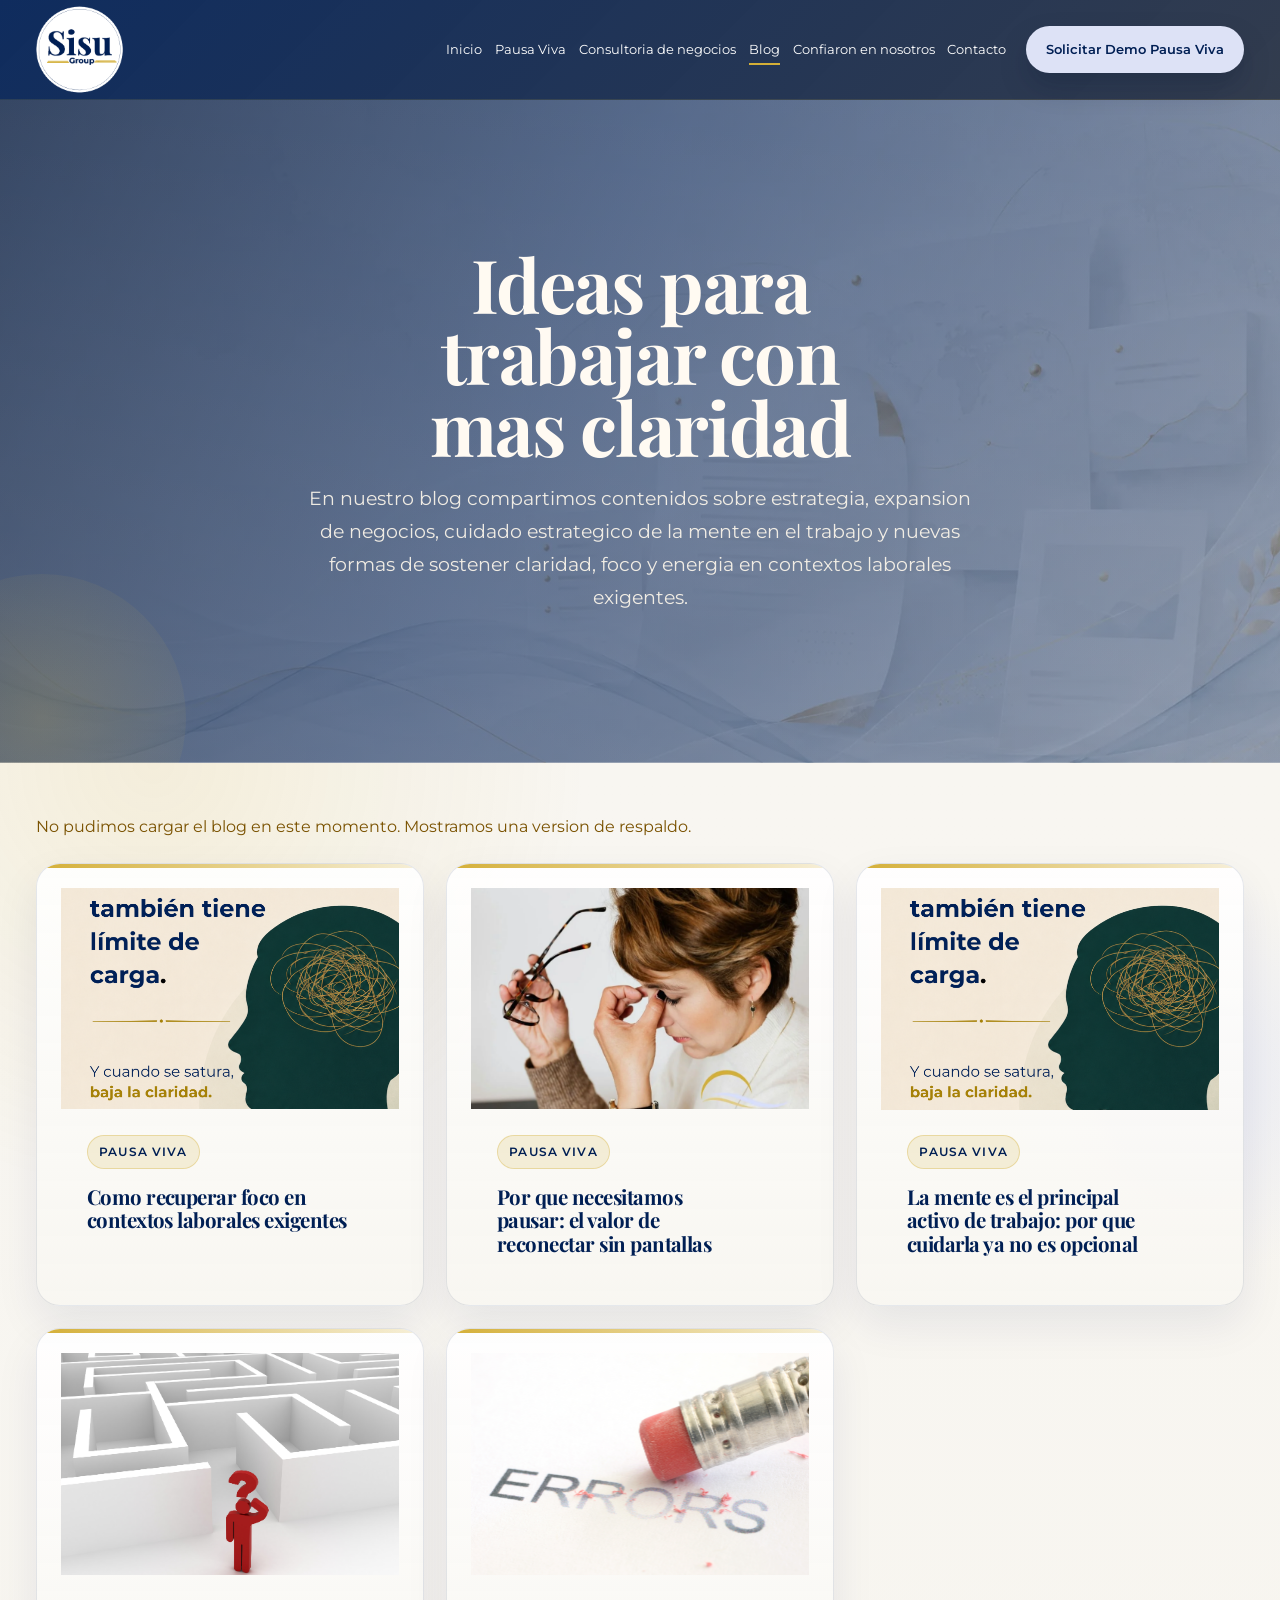
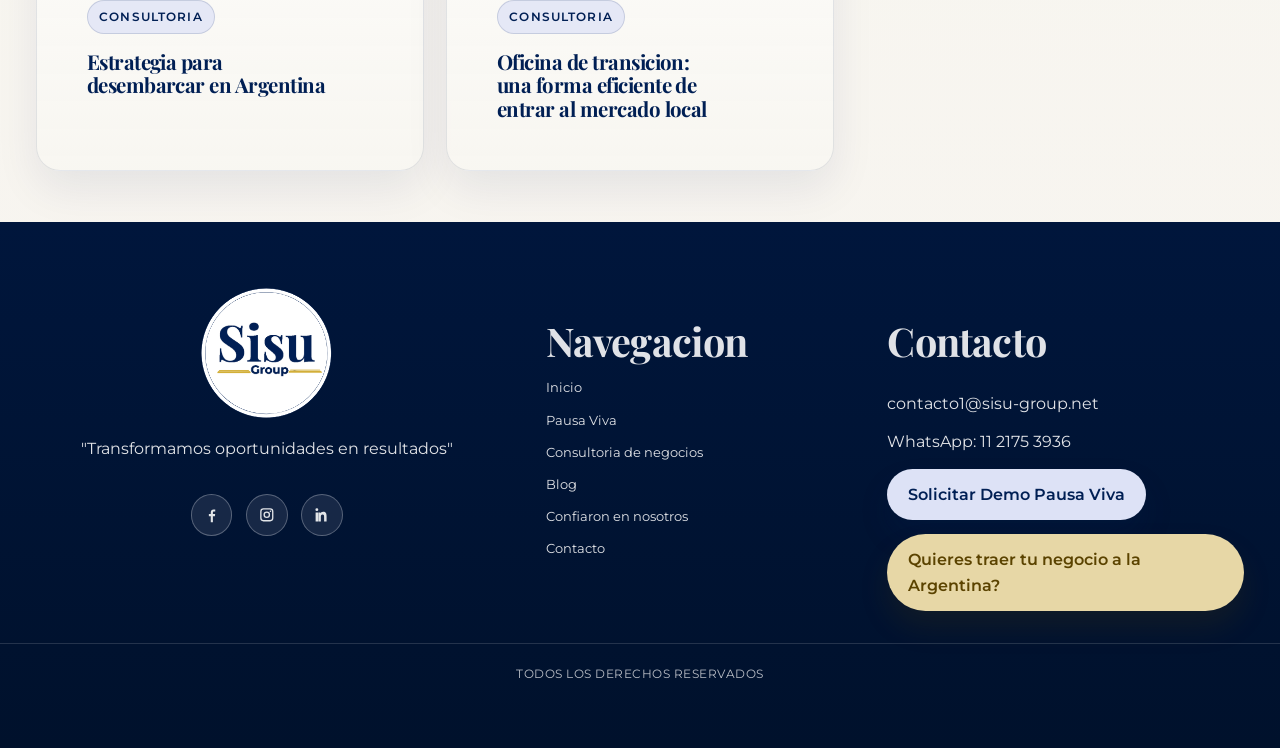
==== commit 1bd068ff: "main" ====
--- a/blog.html
+++ b/blog.html
@@ -15,7 +15,13 @@
   <meta property="og:image" content="assets/marca/Marca Pausa Viva.png">
   <link rel="stylesheet"
     href="https://fonts.googleapis.com/css2?family=Material+Symbols+Outlined:opsz,wght,FILL,GRAD@24,400,0,0">
-  <link rel="stylesheet" href="css/style7767.css?v=20260617-7">
+  <script>
+    window.__SISU_ASSET_REFRESH__ = (() => {
+      const refreshToken = new URLSearchParams(window.location.search).get("refresh");
+      return refreshToken ? "?refresh=" + encodeURIComponent(refreshToken) : "";
+    })();
+    document.write('<link rel="stylesheet" href="css/style7767.css' + window.__SISU_ASSET_REFRESH__ + '">');
+  </script>
 </head>
 
 <body data-page="blog">
@@ -36,7 +42,6 @@
         <a href="blog.html" aria-current="page">Blog</a>
         <a href="confiaronEnNosotros.html">Confiaron en nosotros</a>
         <a href="contacto.html">Contacto</a>
-        <button class="nav-cache-button" type="button" data-clear-site-cache>Actualizar sitio</button>
       </nav>
       <a class="button button-primary button-header" href="contacto.html#pausa-viva-contacto">Solicitar Demo Pausa
         Viva</a>
@@ -106,6 +111,9 @@
           class="button button-footer-consulting" href="consultoria.html">Quieres traer tu negocio a la Argentina?</a>
       </div>
     </div>
+    <div class="footer-legal">
+      <button class="footer-refresh-button" type="button" data-clear-site-cache>Todos los derechos reservados</button>
+    </div>
   </footer>
 
   <div class="modal-backdrop" data-scanner-modal hidden>
@@ -179,12 +187,10 @@
               <textarea name="mensaje" rows="3" readonly required hidden>Esta solicitud vino del escaner mental</textarea>
             </label>
             <div class="form-actions">
-              <button class="button button-secondary" type="submit">Enviar resultado</button>
+              <button class="button button-secondary" type="submit">Quiero que me contacten</button>
             </div>
             <p class="form-feedback" data-form-feedback role="status" aria-live="polite"></p>
           </form>
-          <button class="button button-ghost scanner-back-button" type="button" data-scanner-back-result>Volver al
-            resultado</button>
         </section>
       </div>
     </div>
@@ -200,7 +206,9 @@
     </div>
   </div>
 
-  <script src="js/main7767.js?v=20260617-3"></script>
+  <script>
+    document.write('<script src="js/main7767.js' + (window.__SISU_ASSET_REFRESH__ || '') + '"><\/script>');
+  </script>
 </body>
 
 </html>
--- a/css/style7767.css
+++ b/css/style7767.css
@@ -165,25 +165,9 @@
   white-space: nowrap;
 }
 
-.nav-cache-button {
-  min-height: 2.15rem;
-  padding: 0.45rem 0.9rem;
-  border: 1px solid rgba(255, 255, 255, 0.36);
-  border-radius: 999px;
-  background: rgba(255, 255, 255, 0.08);
-  color: inherit;
-  font-size: 0.76rem;
-  font-weight: 600;
-  line-height: 1;
-  white-space: nowrap;
-  cursor: pointer;
-  transition: transform 180ms ease, background 180ms ease, border-color 180ms ease;
-}
-
 .site-header .site-nav a,
 .site-header .brand,
-.site-header .menu-toggle,
-.site-header .nav-cache-button {
+.site-header .menu-toggle {
   color: var(--white);
 }
 
@@ -207,13 +191,6 @@
 .footer-nav a:hover::after,
 .footer-nav a:focus-visible::after {
   transform: scaleX(1);
-}
-
-.nav-cache-button:hover,
-.nav-cache-button:focus-visible {
-  transform: translateY(-1px);
-  background: rgba(255, 255, 255, 0.16);
-  border-color: rgba(255, 255, 255, 0.54);
 }
 
 .button,
@@ -2387,6 +2364,36 @@
   width: 1.1rem;
   height: 1.1rem;
   fill: currentColor;
+}
+
+.footer-legal {
+  display: flex;
+  justify-content: center;
+  margin-top: clamp(1.5rem, 3vw, 2rem);
+  padding-top: 1.25rem;
+  border-top: 1px solid rgba(255, 255, 255, 0.14);
+}
+
+.footer-refresh-button {
+  border: 0;
+  padding: 0;
+  background: transparent;
+  color: rgba(255, 255, 255, 0.72);
+  font-size: 0.78rem;
+  letter-spacing: 0.04em;
+  text-transform: uppercase;
+  cursor: pointer;
+  transition: color 180ms ease, opacity 180ms ease;
+}
+
+.footer-refresh-button:hover,
+.footer-refresh-button:focus-visible {
+  color: var(--white);
+}
+
+.footer-refresh-button:disabled {
+  cursor: progress;
+  opacity: 0.72;
 }
 
 .text-link {
@@ -3115,21 +3122,13 @@
     color: var(--navy);
   }
 
-  .site-header .nav-cache-button {
-    justify-self: start;
-    color: var(--navy);
-    background: rgba(221, 226, 246, 0.72);
-    border-color: rgba(0, 31, 84, 0.16);
-  }
-
   .site-nav.is-open {
     opacity: 1;
     pointer-events: auto;
     transform: translateY(0);
   }
 
-  .site-nav a,
-  .nav-cache-button {
+  .site-nav a {
     padding: 0.55rem 0;
   }
 
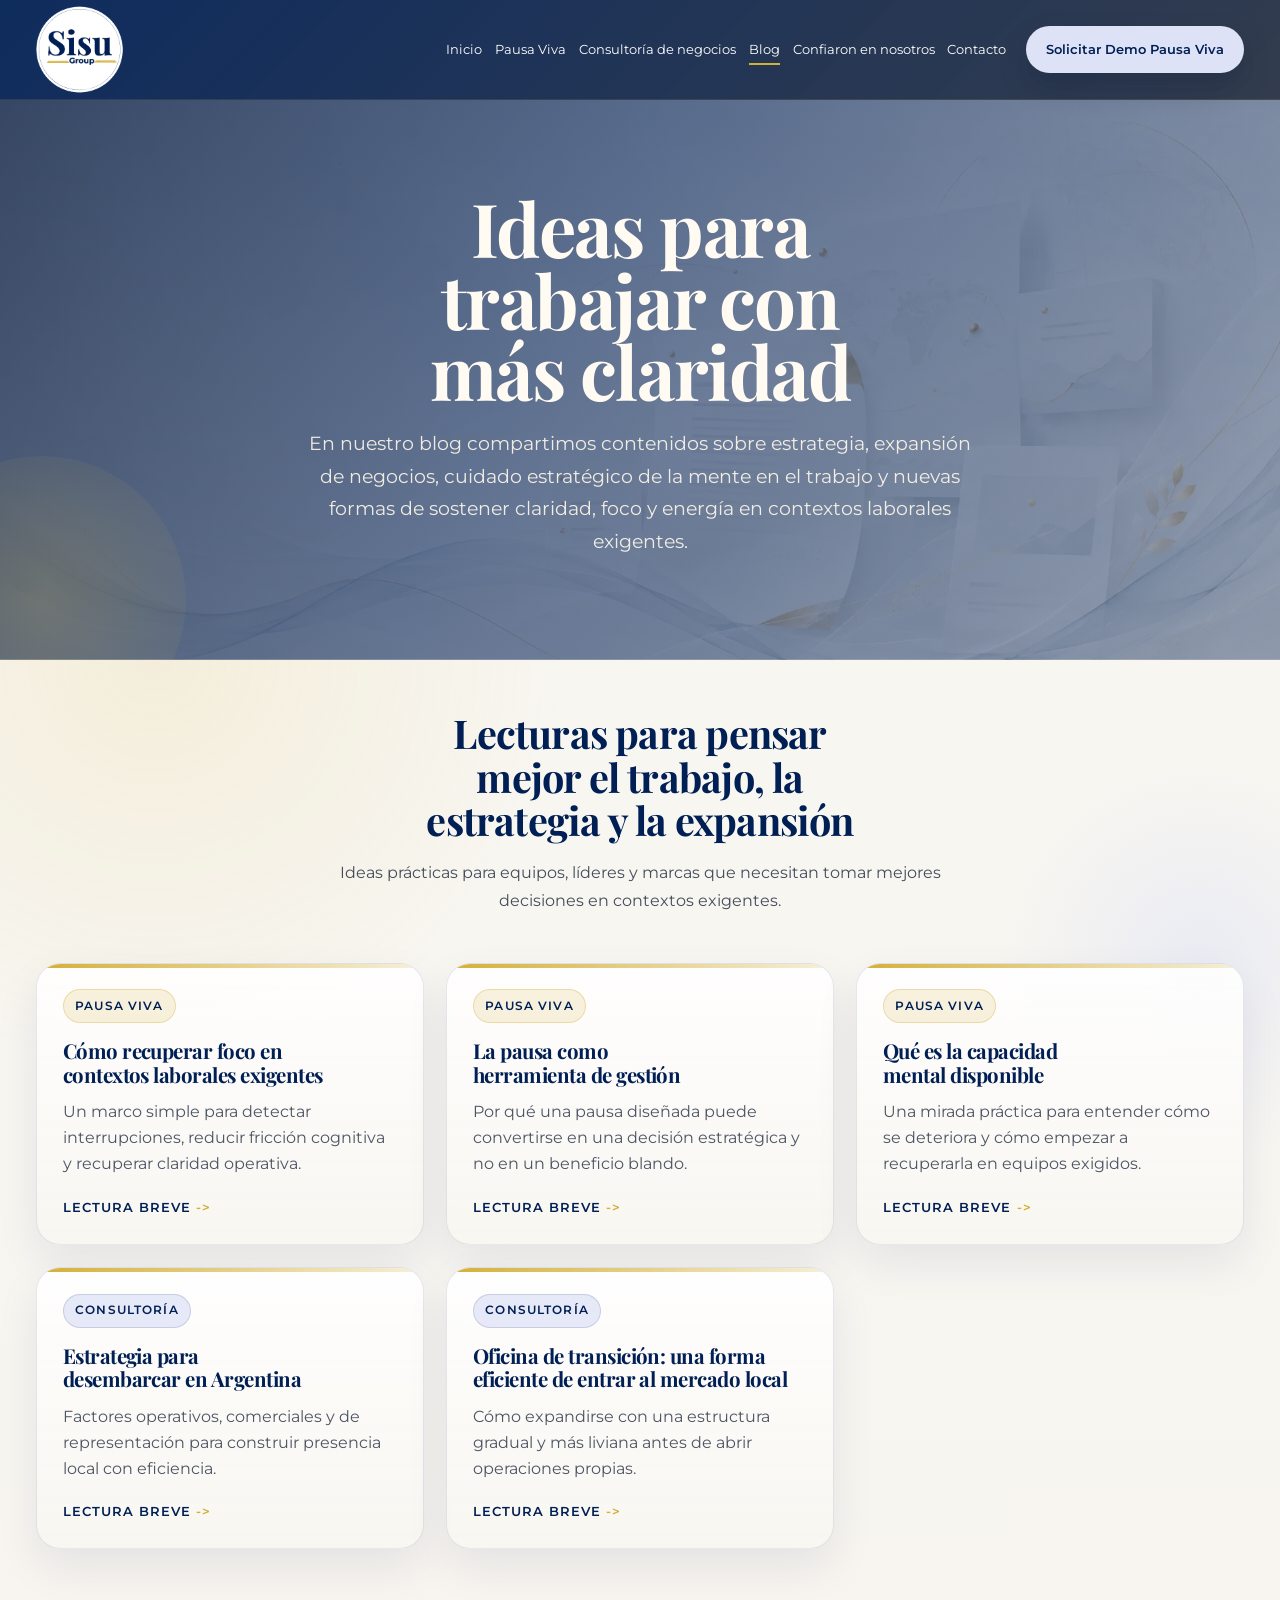
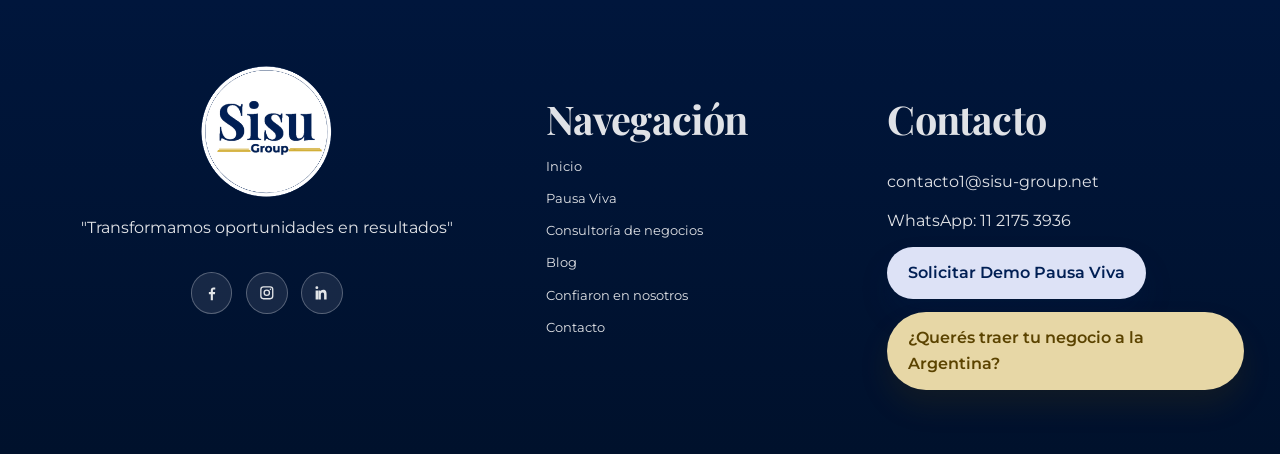
==== commit f0a34d39: "main" ====
--- a/blog.html
+++ b/blog.html
@@ -6,22 +6,16 @@
   <meta name="viewport" content="width=device-width, initial-scale=1.0">
   <title>Blog | Sisu Group</title>
   <meta name="description"
-    content="Ideas para trabajar con mas claridad: blog de Sisu Group sobre Pausa Viva, foco, energia, estres y expansion de negocios.">
+    content="Ideas para trabajar con más claridad: blog de Sisu Group sobre Pausa Viva, foco, energía, estrés y expansión de negocios.">
   <meta property="og:title" content="Blog | Sisu Group">
   <meta property="og:description"
-    content="Contenidos sobre Pausa Viva, claridad mental, expansion de negocios y estrategia.">
+    content="Contenidos sobre Pausa Viva, claridad mental, expansión de negocios y estrategia.">
   <meta property="og:type" content="website">
   <meta property="og:url" content="blog.html">
   <meta property="og:image" content="assets/marca/Marca Pausa Viva.png">
   <link rel="stylesheet"
     href="https://fonts.googleapis.com/css2?family=Material+Symbols+Outlined:opsz,wght,FILL,GRAD@24,400,0,0">
-  <script>
-    window.__SISU_ASSET_REFRESH__ = (() => {
-      const refreshToken = new URLSearchParams(window.location.search).get("refresh");
-      return refreshToken ? "?refresh=" + encodeURIComponent(refreshToken) : "";
-    })();
-    document.write('<link rel="stylesheet" href="css/style7767.css' + window.__SISU_ASSET_REFRESH__ + '">');
-  </script>
+  <link rel="stylesheet" href="css/style3.css">
 </head>
 
 <body data-page="blog">
@@ -33,12 +27,12 @@
           width="259" height="264">
       </a>
       <button class="menu-toggle" type="button" aria-expanded="false" aria-controls="primary-nav" data-menu-toggle>
-        <span></span><span></span><span></span><span class="sr-only">Abrir menu</span>
+        <span></span><span></span><span></span><span class="sr-only">Abrir menú</span>
       </button>
       <nav class="site-nav" id="primary-nav" aria-label="Principal" data-nav>
         <a href="index.html">Inicio</a>
         <a href="pausa-viva.html">Pausa Viva</a>
-        <a href="consultoria.html">Consultoria de negocios</a>
+        <a href="consultoria.html">Consultoría de negocios</a>
         <a href="blog.html" aria-current="page">Blog</a>
         <a href="confiaronEnNosotros.html">Confiaron en nosotros</a>
         <a href="contacto.html">Contacto</a>
@@ -52,9 +46,9 @@
     <section class="hero hero-inner hero-blog">
       <div class="container hero-grid">
         <div class="hero-copy reveal">
-          <h1>Ideas para trabajar con mas claridad</h1>
-          <p>En nuestro blog compartimos contenidos sobre estrategia, expansion de negocios, cuidado estrategico de la
-            mente en el trabajo y nuevas formas de sostener claridad, foco y energia en contextos laborales exigentes.
+          <h1>Ideas para trabajar con más claridad</h1>
+          <p>En nuestro blog compartimos contenidos sobre estrategia, expansión de negocios, cuidado estratégico de la
+            mente en el trabajo y nuevas formas de sostener claridad, foco y energía en contextos laborales exigentes.
           </p>
         </div>
       </div>
@@ -62,13 +56,44 @@
 
     <section class="section" id="articulos">
       <div class="container">
-        <!-- <div class="section-heading blog-section-heading reveal" data-blog-list-heading>
-          <h2>Lecturas para pensar mejor el trabajo, la estrategia y la expansion</h2>
-          <p>Ideas practicas para equipos, lideres y marcas que necesitan tomar mejores decisiones en contextos
+        <div class="section-heading blog-section-heading reveal">
+          <h2>Lecturas para pensar mejor el trabajo, la estrategia y la expansión</h2>
+          <p>Ideas prácticas para equipos, líderes y marcas que necesitan tomar mejores decisiones en contextos
             exigentes.</p>
-        </div> -->
-        <p class="blog-status reveal is-visible" data-blog-status>Estamos preparando los articulos...</p>
-        <div class="blog-grid blog-grid-large" data-blog-list-view></div>
+        </div>
+        <div class="blog-grid blog-grid-large">
+          <article class="blog-card reveal">
+            <span class="tag">Pausa Viva</span>
+            <h2>Cómo recuperar foco en contextos laborales exigentes</h2>
+            <p>Un marco simple para detectar interrupciones, reducir fricción cognitiva y recuperar claridad operativa.
+            </p>
+            <span class="blog-card-action">Lectura breve</span>
+          </article>
+          <article class="blog-card reveal">
+            <span class="tag">Pausa Viva</span>
+            <h2>La pausa como herramienta de gestión</h2>
+            <p>Por qué una pausa diseñada puede convertirse en una decisión estratégica y no en un beneficio blando.</p>
+            <span class="blog-card-action">Lectura breve</span>
+          </article>
+          <article class="blog-card reveal">
+            <span class="tag">Pausa Viva</span>
+            <h2>Qué es la capacidad mental disponible</h2>
+            <p>Una mirada práctica para entender cómo se deteriora y cómo empezar a recuperarla en equipos exigidos.</p>
+            <span class="blog-card-action">Lectura breve</span>
+          </article>
+          <article class="blog-card reveal">
+            <span class="tag tag-secondary">Consultoría</span>
+            <h2>Estrategia para desembarcar en Argentina</h2>
+            <p>Factores operativos, comerciales y de representación para construir presencia local con eficiencia.</p>
+            <span class="blog-card-action">Lectura breve</span>
+          </article>
+          <article class="blog-card reveal">
+            <span class="tag tag-secondary">Consultoría</span>
+            <h2>Oficina de transición: una forma eficiente de entrar al mercado local</h2>
+            <p>Cómo expandirse con una estructura gradual y más liviana antes de abrir operaciones propias.</p>
+            <span class="blog-card-action">Lectura breve</span>
+          </article>
+        </div>
       </div>
     </section>
   </main>
@@ -79,136 +104,44 @@
           width="259" height="264" loading="lazy" decoding="async">
         <p>"Transformamos oportunidades en resultados"</p>
         <div class="footer-social" aria-label="Redes sociales">
-          <a href="https://www.facebook.com/share/1GhPGk43Yi/" target="_blank" rel="noopener noreferrer"
-            aria-label="Facebook de Sisu Group"><svg viewBox="0 0 24 24" aria-hidden="true">
+          <a href="https://www.facebook.com/share/1GhPGk43Yi/"
+            target="_blank" rel="noopener noreferrer" aria-label="Facebook de Sisu Group"><svg viewBox="0 0 24 24"
+              aria-hidden="true">
               <path
                 d="M13.5 22v-8h2.7l.4-3h-3.1V9.1c0-.9.3-1.6 1.6-1.6H16.7V4.8c-.3 0-1.2-.1-2.3-.1-2.3 0-3.8 1.4-3.8 4V11H8v3h2.6v8h2.9Z" />
             </svg></a>
-          <a href="https://www.instagram.com/sisugroup.arg" target="_blank" rel="noopener noreferrer"
+            <a href="https://www.instagram.com/sisugroup.arg" target="_blank" rel="noopener noreferrer"
             aria-label="Instagram de Sisu Group"><svg viewBox="0 0 24 24" aria-hidden="true">
               <path
                 d="M7.5 3h9A4.5 4.5 0 0 1 21 7.5v9a4.5 4.5 0 0 1-4.5 4.5h-9A4.5 4.5 0 0 1 3 16.5v-9A4.5 4.5 0 0 1 7.5 3Zm0 1.8A2.7 2.7 0 0 0 4.8 7.5v9a2.7 2.7 0 0 0 2.7 2.7h9a2.7 2.7 0 0 0 2.7-2.7v-9a2.7 2.7 0 0 0-2.7-2.7h-9Zm9.45 1.35a1.05 1.05 0 1 1 0 2.1 1.05 1.05 0 0 1 0-2.1ZM12 7.5A4.5 4.5 0 1 1 7.5 12 4.5 4.5 0 0 1 12 7.5Zm0 1.8A2.7 2.7 0 1 0 14.7 12 2.7 2.7 0 0 0 12 9.3Z" />
             </svg></a>
-          <a href="https://www.linkedin.com/company/sisu-groupargentina/?viewAsMember=true" target="_blank" rel="noopener noreferrer"
-            aria-label="LinkedIn de Sisu Group">
-            <svg viewBox="0 0 24 24" aria-hidden="true">
-              <path
-                d="M6.94 8.98H3.56V21h3.38V8.98ZM5.25 3a1.96 1.96 0 1 0 0 3.92A1.96 1.96 0 0 0 5.25 3Zm5.33 5.98H7.34V21h3.38v-6.3c0-1.66.31-3.27 2.37-3.27 2.03 0 2.06 1.9 2.06 3.38V21h3.38v-7.02c0-3.45-.74-6.1-4.77-6.1-1.94 0-3.24 1.06-3.77 2.07h-.05V8.98Z" />
-            </svg>
-          </a>
+            <a href="https://www.linkedin.com/company/sisu-groupargentina" target="_blank" rel="noopener noreferrer"
+  aria-label="LinkedIn de Sisu Group">
+  <svg viewBox="0 0 24 24" aria-hidden="true">
+    <path
+      d="M6.94 8.98H3.56V21h3.38V8.98ZM5.25 3a1.96 1.96 0 1 0 0 3.92A1.96 1.96 0 0 0 5.25 3Zm5.33 5.98H7.34V21h3.38v-6.3c0-1.66.31-3.27 2.37-3.27 2.03 0 2.06 1.9 2.06 3.38V21h3.38v-7.02c0-3.45-.74-6.1-4.77-6.1-1.94 0-3.24 1.06-3.77 2.07h-.05V8.98Z" />
+  </svg>
+</a>
+          </div>
         </div>
-      </div>
       <div>
-        <h2>Navegacion</h2>
+        <h2>Navegación</h2>
         <nav class="footer-nav" aria-label="Footer"><a href="index.html">Inicio</a><a href="pausa-viva.html">Pausa
-            Viva</a><a href="consultoria.html">Consultoria de negocios</a><a href="blog.html">Blog</a><a
+            Viva</a><a href="consultoria.html">Consultoría de negocios</a><a href="blog.html">Blog</a><a
             href="confiaronEnNosotros.html">Confiaron en nosotros</a><a href="contacto.html">Contacto</a></nav>
       </div>
       <div>
         <h2>Contacto</h2><a href="mailto:contacto1@sisu-group.net">contacto1@sisu-group.net</a><a
           href="https://wa.me/541121753936">WhatsApp: 11 2175 3936</a><a class="button button-primary"
           href="contacto.html#pausa-viva-contacto">Solicitar Demo Pausa Viva</a><a
-          class="button button-footer-consulting" href="consultoria.html">Quieres traer tu negocio a la Argentina?</a>
+          class="button button-footer-consulting" href="consultoria.html">¿Querés traer tu negocio a la Argentina?</a>
       </div>
-    </div>
-    <div class="footer-legal">
-      <button class="footer-refresh-button" type="button" data-clear-site-cache>Todos los derechos reservados</button>
     </div>
   </footer>
 
-  <div class="modal-backdrop" data-scanner-modal hidden>
-    <div class="scanner-modal" role="dialog" aria-modal="true" aria-labelledby="scanner-title"
-      aria-describedby="scanner-description" tabindex="-1" data-modal-panel>
-      <button class="modal-close" type="button" aria-label="Cerrar" data-modal-close>&times;</button>
-      <div class="scanner-arc scanner-arc-top" aria-hidden="true"></div>
-      <div class="scanner-arc scanner-arc-bottom-lavender" aria-hidden="true"></div>
-      <div class="scanner-arc scanner-arc-bottom-gold" aria-hidden="true"></div>
-      <div class="scanner-flow" data-scanner-app>
-        <section class="scanner-screen" data-scanner-screen="intro">
-          <p class="scanner-brand">Sistema Pausa Viva - Sisu Group</p>
-          <p class="eyebrow">Escaner de carga mental organizacional</p>
-          <h2 id="scanner-title">Escaner de Carga Mental Organizacional</h2>
-          <p id="scanner-description">Un autodiagnostico breve para detectar senales de saturacion mental, perdida de
-            foco y desgaste operativo en equipos y lideres.</p>
-          <div class="scanner-badges" aria-label="Caracteristicas del escaner">
-            <span>6 preguntas</span>
-            <span>2 minutos</span>
-            <span>Resultado inmediato</span>
-          </div>
-          <button class="button button-primary scanner-start" type="button" data-scanner-start>Comenzar
-            diagnostico</button>
-          <p class="scanner-note">El arte de pausar para avanzar.</p>
-        </section>
-        <section class="scanner-screen" data-scanner-screen="quiz" hidden>
-          <p class="scanner-brand">Sistema Pausa Viva - Sisu Group</p>
-          <p class="scanner-step" data-scanner-step></p>
-          <span class="scanner-progress"><span data-scanner-progress-bar></span></span>
-          <div class="scanner-question-card">
-            <div class="scanner-preview-index" data-scanner-index></div>
-            <p data-scanner-question></p>
-          </div>
-          <div class="scanner-options" data-scanner-options></div>
-        </section>
-        <section class="scanner-screen" data-scanner-screen="result" hidden>
-          <p class="scanner-brand">Sistema Pausa Viva - Sisu Group</p>
-          <h2>Tu resultado</h2>
-          <div class="scanner-result-badge" data-scanner-range></div>
-          <div class="scanner-result-card">
-            <p class="scanner-result-zone" data-scanner-zone></p>
-            <h3 data-scanner-result-title></h3>
-            <p data-scanner-result-copy></p>
-            <p class="scanner-recommendation"><strong>Recomendacion:</strong> <span
-                data-scanner-result-recommendation></span></p>
-          </div>
-          <div class="scanner-result-actions">
-            <a class="button button-primary scanner-result-link" href="#" data-scanner-result-link></a>
-          </div>
-        </section>
-        <section class="scanner-screen" data-scanner-screen="lead" hidden>
-          <p class="scanner-brand">Sistema Pausa Viva - Sisu Group</p>
-          <p class="eyebrow">Dejanos tus datos</p>
-          <h2>Tu evolución comienza aquí: completá el formulario.</h2>
-          <form class="contact-form scanner-form" data-mail-form data-form-context="scanner" novalidate>
-            <input type="hidden" name="zona" data-scanner-zone-input required>
-            <label>
-              Nombre
-              <input type="text" name="nombre" required>
-            </label>
-            <label>
-              Email
-              <input type="email" name="email" required>
-            </label>
-            <label>
-              Telefono
-              <input type="tel" name="telefono" required>
-            </label>
-            <label>
-              <span class="sr-only">Mensaje</span>
-              <textarea name="mensaje" rows="3" readonly required hidden>Esta solicitud vino del escaner mental</textarea>
-            </label>
-            <div class="form-actions">
-              <button class="button button-secondary" type="submit">Quiero que me contacten</button>
-            </div>
-            <p class="form-feedback" data-form-feedback role="status" aria-live="polite"></p>
-          </form>
-        </section>
-      </div>
-    </div>
-  </div>
+  <div class="modal-backdrop" data-scanner-modal hidden></div>
 
-  <div class="modal-backdrop blog-modal-backdrop" data-blog-modal hidden>
-    <div class="scanner-modal blog-modal-panel" role="dialog" aria-modal="true" aria-labelledby="blog-modal-title"
-      aria-describedby="blog-modal-description" tabindex="-1" data-blog-modal-panel>
-      <button class="modal-close" type="button" aria-label="Cerrar" data-blog-modal-close>&times;</button>
-      <div class="blog-modal-body" data-blog-modal-body>
-        <p class="blog-status">Cargando articulo...</p>
-      </div>
-    </div>
-  </div>
-
-  <script>
-    document.write('<script src="js/main7767.js' + (window.__SISU_ASSET_REFRESH__ || '') + '"><\/script>');
-  </script>
+  <script src="js/main3.js"></script>
 </body>
 
-</html>
+</html>
--- a/css/style3.css
+++ b/css/style3.css
@@ -0,0 +1,4201 @@
+@font-face {
+  font-family: "Playfair Display";
+  src: url("../assets/fonts/Playfair_Display/static/PlayfairDisplay-Regular.ttf") format("truetype");
+  font-weight: 400;
+  font-style: normal;
+  font-display: swap;
+}
+
+@font-face {
+  font-family: "Playfair Display";
+  src: url("../assets/fonts/Playfair_Display/static/PlayfairDisplay-Bold.ttf") format("truetype");
+  font-weight: 700;
+  font-style: normal;
+  font-display: swap;
+}
+
+@font-face {
+  font-family: "Montserrat";
+  src: url("../assets/fonts/Montserrat,Playfair_Display/Montserrat/static/Montserrat-Regular.ttf") format("truetype");
+  font-weight: 400;
+  font-style: normal;
+  font-display: swap;
+}
+
+@font-face {
+  font-family: "Montserrat";
+  src: url("../assets/fonts/Montserrat,Playfair_Display/Montserrat/static/Montserrat-SemiBold.ttf") format("truetype");
+  font-weight: 600;
+  font-style: normal;
+  font-display: swap;
+}
+
+:root {
+  --navy: #001f54;
+  --gold: #d4af37;
+  --ivory: #f8f6f1;
+  --lavender: #dde2f6;
+  --lavender-strong: #ced6fb;
+  --graphite: #1c273b;
+  --white: #ffffff;
+  --border: rgba(0, 31, 84, 0.12);
+  --shadow: 0 24px 60px rgba(0, 31, 84, 0.12);
+  --radius-lg: 32px;
+  --radius-md: 20px;
+  --radius-sm: 14px;
+  --container: min(1280px, calc(100vw - 4.5rem));
+  --space-xs: clamp(0.75rem, 1vw, 1rem);
+  --space-sm: clamp(1rem, 1.5vw, 1.25rem);
+  --space-md: clamp(1.5rem, 2vw, 2rem);
+  --space-lg: clamp(2rem, 4vw, 4rem);
+  --space-xl: clamp(3rem, 6vw, 6rem);
+}
+
+*,
+*::before,
+*::after {
+  box-sizing: border-box;
+}
+
+html {
+  scroll-behavior: smooth;
+}
+
+body {
+  margin: 0;
+  font-family: "Montserrat", Arial, Helvetica, sans-serif;
+  background: linear-gradient(180deg, #fcfbf7 0%, var(--ivory) 32%, #f4f1eb 100%);
+  color: var(--graphite);
+  line-height: 1.6;
+}
+
+img {
+  display: block;
+  max-width: 100%;
+}
+
+a {
+  color: inherit;
+  text-decoration: none;
+}
+
+button,
+input,
+select,
+textarea {
+  font: inherit;
+}
+
+.container {
+  width: var(--container);
+  margin: 0 auto;
+}
+
+.skip-link,
+.sr-only {
+  position: absolute;
+  width: 1px;
+  height: 1px;
+  overflow: hidden;
+  clip: rect(0, 0, 0, 0);
+  white-space: nowrap;
+}
+
+.skip-link:focus {
+  clip: auto;
+  width: auto;
+  height: auto;
+  padding: 0.75rem 1rem;
+  top: 1rem;
+  left: 1rem;
+  background: var(--navy);
+  color: var(--white);
+  z-index: 1000;
+}
+
+.site-header {
+  position: sticky;
+  top: 0;
+  z-index: 50;
+  backdrop-filter: blur(16px);
+  background: linear-gradient(135deg, rgba(0, 31, 84, 0.94), rgba(28, 39, 59, 0.9));
+  border-bottom: 1px solid rgba(212, 175, 55, 0.14);
+  transition: border-color 180ms ease, box-shadow 180ms ease, background 180ms ease;
+}
+
+.site-header.is-scrolled {
+  border-color: rgba(212, 175, 55, 0.2);
+  box-shadow: 0 14px 34px rgba(0, 17, 44, 0.28);
+}
+
+.header-shell {
+  display: grid;
+  grid-template-columns: 88px 1fr auto;
+  align-items: center;
+  gap: 1.2rem;
+  min-height: 3.7rem;
+  padding: 0.3rem 0;
+}
+
+.brand-logo {
+  width: min(88px, 100%);
+  height: auto;
+}
+
+.footer-logo {
+  width: min(132px, 100%);
+  height: auto;
+}
+
+.site-nav {
+  display: flex;
+  justify-content: flex-end;
+  justify-self: end;
+  gap: 0.8rem;
+  flex-wrap: nowrap;
+  align-items: center;
+}
+
+.site-nav a,
+.footer-nav a {
+  position: relative;
+  font-size: 0.79rem;
+  white-space: nowrap;
+}
+
+.site-header .site-nav a,
+.site-header .brand,
+.site-header .menu-toggle {
+  color: var(--white);
+}
+
+.site-nav a::after,
+.footer-nav a::after {
+  content: "";
+  position: absolute;
+  left: 0;
+  bottom: -0.3rem;
+  width: 100%;
+  height: 2px;
+  transform: scaleX(0);
+  transform-origin: left;
+  background: var(--gold);
+  transition: transform 180ms ease;
+}
+
+.site-nav a:hover::after,
+.site-nav a:focus-visible::after,
+.site-nav a[aria-current="page"]::after,
+.footer-nav a:hover::after,
+.footer-nav a:focus-visible::after {
+  transform: scaleX(1);
+}
+
+.button,
+.button:visited {
+  display: inline-flex;
+  align-items: center;
+  justify-content: center;
+  gap: 0.5rem;
+  min-height: 3rem;
+  padding: 0.75rem 1.25rem;
+  border-radius: 999px;
+  border: 1px solid transparent;
+  font-weight: 600;
+  transition: transform 180ms ease, box-shadow 180ms ease, background 180ms ease, color 180ms ease, border-color 180ms ease;
+  cursor: pointer;
+}
+
+.button:hover,
+.button:focus-visible {
+  transform: translateY(-1px);
+}
+
+.button-primary {
+  background: var(--navy);
+  color: var(--white);
+  box-shadow: 0 16px 28px rgba(0, 31, 84, 0.18);
+}
+
+.button-header {
+  min-height: 2.65rem;
+  padding-inline: 1.2rem;
+  white-space: nowrap;
+  font-size: 0.82rem;
+  box-shadow: 0 12px 20px rgba(0, 31, 84, 0.14);
+  background: #DDE2F6;
+  color: var(--navy);
+  box-shadow: 0 14px 28px rgba(0, 17, 44, 0.22);
+}
+
+.button-secondary {
+  background: transparent;
+  color: var(--navy);
+  border-color: rgba(0, 31, 84, 0.18);
+}
+
+.button-light {
+  color: var(--white);
+  border-color: rgba(255, 255, 255, 0.32);
+}
+
+.button-ghost {
+  background: rgba(255, 255, 255, 0.65);
+  color: var(--navy);
+  border-color: rgba(0, 31, 84, 0.1);
+}
+
+.button-row,
+.button-stack {
+  display: flex;
+  flex-wrap: wrap;
+  gap: 1rem;
+}
+
+.button-stack {
+  flex-direction: column;
+}
+
+.align-start {
+  align-items: flex-start;
+}
+
+.menu-toggle {
+  display: none;
+  width: 3rem;
+  height: 3rem;
+  border-radius: 50%;
+  border: 1px solid var(--border);
+  background: rgba(255, 255, 255, 0.8);
+  align-items: center;
+  justify-content: center;
+  flex-direction: column;
+  gap: 0.25rem;
+}
+
+.menu-toggle span:not(.sr-only) {
+  width: 1.1rem;
+  height: 2px;
+  background: var(--white);
+}
+
+.hero {
+  padding: var(--space-xl) 0 var(--space-lg);
+}
+
+body[data-page="pausa-viva"] .hero.hero-inner {
+  padding-top: 0;
+}
+
+.hero-home {
+  background:
+    linear-gradient(90deg, rgba(248, 246, 241, 0.97) 0%, rgba(248, 246, 241, 0.92) 34%, rgba(248, 246, 241, 0.62) 56%, rgba(248, 246, 241, 0.12) 76%),
+    url("../assets/img/Background Main.webp");
+  background-repeat: no-repeat;
+  background-position: center right;
+  background-size: cover;
+  height: 600px;
+}
+
+.hero-grid,
+.split-callout,
+.institutional-grid,
+.two-column,
+.form-layout,
+.contact-grid {
+  display: grid;
+  gap: var(--space-lg);
+}
+
+.hero-grid,
+.institutional-grid,
+.two-column,
+.form-layout {
+  grid-template-columns: repeat(2, minmax(0, 1fr));
+}
+
+.hero-grid {
+  grid-template-columns: minmax(22rem, 1fr) minmax(0, 1.05fr);
+  align-items: start;
+  min-height: auto;
+}
+
+.contact-grid {
+  grid-template-columns: repeat(2, minmax(0, 1fr));
+}
+
+.hero-copy h1,
+.section-heading h2,
+.cta-band h2,
+.contact-card h2,
+.callout-card h3,
+.blog-card h2,
+.blog-card h3 {
+  margin: 0 0 1rem;
+  color: var(--navy);
+}
+
+.hero-copy {
+  max-width: 38rem;
+  position: relative;
+  z-index: 1;
+}
+
+h1,
+h2,
+.quote-block,
+.quote-inline {
+  font-family: "Playfair Display", Georgia, "Times New Roman", serif;
+  line-height: 1.1;
+  letter-spacing: -0.02em;
+}
+
+h1 {
+  font-size: clamp(2.3rem, 4.8vw, 4rem);
+}
+
+h2 {
+  font-size: clamp(1.65rem, 3.1vw, 2.55rem);
+}
+
+h3 {
+  margin: 0 0 0.65rem;
+  color: var(--navy);
+  font-size: 1.15rem;
+}
+
+p {
+  margin: 0 0 1rem;
+}
+
+.eyebrow,
+.mini-label,
+.tag {
+  margin: 0 0 1rem;
+  color: var(--navy);
+  font-size: 0.8rem;
+  font-weight: 600;
+  letter-spacing: 0.12em;
+  text-transform: uppercase;
+}
+
+.hero-subtitle {
+  font-size: 1.25rem;
+  color: var(--graphite);
+  margin-bottom: 1.25rem;
+}
+
+.hero-visual {
+  position: relative;
+  min-height: 24rem;
+  display: flex;
+  align-items: center;
+  justify-content: flex-end;
+}
+
+.hero-visual-logo {
+  justify-content: flex-start;
+  min-height: clamp(18rem, 36vw, 28rem);
+}
+
+.hero-card,
+.callout-card,
+.pillar-card,
+.stat-card,
+.blog-card,
+.contact-card,
+.mini-card,
+.signal-card,
+.trajectory-panel {
+  position: relative;
+  background: rgba(255, 255, 255, 0.72);
+  border: 1px solid rgba(0, 31, 84, 0.09);
+  border-radius: var(--radius-lg);
+  box-shadow: var(--shadow);
+}
+
+.hero-card {
+  width: min(34rem, 100%);
+  padding: clamp(1.5rem, 4vw, 2.5rem);
+  background: linear-gradient(145deg, rgba(255, 255, 255, 0.88), rgba(221, 226, 246, 0.85));
+}
+
+.hero-card-centered {
+  text-align: center;
+}
+
+.hero-main-logo {
+  max-width: 17rem;
+  margin-bottom: 1.5rem;
+}
+
+.hero-main-logo-large {
+  width: min(100%, 34rem);
+  max-width: 34rem;
+  margin: 0;
+  opacity: 0.94;
+  filter: drop-shadow(0 18px 36px rgba(0, 31, 84, 0.08));
+}
+
+.hero-copy-right {
+  max-width: 40rem;
+  justify-self: end;
+  margin-top: clamp(3rem, 7vw, 6rem);
+}
+
+body[data-page="pausa-viva"] .hero-inner {
+  overflow: hidden;
+}
+
+body[data-page="pausa-viva"] .hero-grid {
+  position: relative;
+  gap: clamp(1.25rem, 3vw, 3rem) clamp(1.75rem, 4vw, 4.5rem);
+}
+
+.hero-support {
+  grid-column: 1;
+  margin-top: clamp(-1.5rem, -1vw, -0.5rem);
+  padding-top: 0;
+  border-top: 0;
+}
+
+.hero-quote-grid {
+  grid-template-columns: 1fr;
+  gap: 1rem;
+}
+
+.hero-support .quote-pair {
+  padding: 0.85rem 1rem;
+  border-radius: 1.5rem;
+  background: linear-gradient(180deg, rgba(255, 255, 255, 0.52), rgba(255, 255, 255, 0.24));
+  border: 1px solid rgba(0, 31, 84, 0.05);
+}
+
+body[data-page="pausa-viva"] .hero-support .book-quote {
+  font-size: clamp(1.2rem, 1.85vw, 1.65rem);
+}
+
+body[data-page="pausa-viva"] .pausa-viva-hero {
+  position: relative;
+  display: flex;
+  align-items: center;
+  min-height: calc(100vh - 4.15rem);
+  background:
+    radial-gradient(circle at 14% 22%, rgba(212, 175, 55, 0.28), transparent 30%),
+    radial-gradient(circle at 82% 30%, rgba(0, 31, 84, 0.1), transparent 34%),
+    linear-gradient(135deg, #fdfaf2 0%, #f8f6f1 48%, #fffdf8 100%);
+}
+
+body[data-page="pausa-viva"] .pausa-viva-hero::before {
+  content: "";
+  position: absolute;
+  inset: 1.4rem;
+  border: 1px solid rgba(212, 175, 55, 0.22);
+  border-radius: 2.25rem;
+  pointer-events: none;
+  box-shadow: inset 0 0 0 1px rgba(255, 255, 255, 0.44);
+}
+
+body[data-page="pausa-viva"] .hero-orb {
+  position: absolute;
+  border-radius: 50%;
+  pointer-events: none;
+  filter: blur(0);
+}
+
+body[data-page="pausa-viva"] .hero-orb-one {
+  width: min(28rem, 42vw);
+  height: min(28rem, 42vw);
+  top: 5%;
+  left: -6%;
+  background: radial-gradient(circle, rgba(212, 175, 55, 0.24), rgba(212, 175, 55, 0));
+}
+
+body[data-page="pausa-viva"] .hero-orb-two {
+  width: min(34rem, 48vw);
+  height: min(34rem, 48vw);
+  right: -8%;
+  bottom: -12%;
+  background: radial-gradient(circle, rgba(248, 246, 241, 0.92), rgba(221, 226, 246, 0));
+}
+
+body[data-page="pausa-viva"] .pausa-viva-grid {
+  position: relative;
+  z-index: 1;
+  grid-template-columns: minmax(0, 1.02fr) minmax(0, 0.98fr);
+  align-items: center;
+  row-gap: 2.5rem;
+}
+
+body[data-page="pausa-viva"] .pausa-viva-system {
+  justify-content: center;
+  min-height: clamp(24rem, 44vw, 34rem);
+}
+
+body[data-page="pausa-viva"] .system-card {
+  position: relative;
+  display: flex;
+  align-items: center;
+  justify-content: center;
+  width: min(34rem, 92vw);
+  min-height: clamp(22rem, 34vw, 28rem);
+  border-radius: 2.5rem;
+  background: transparent;
+  border: 0;
+  box-shadow: none;
+  backdrop-filter: none;
+  isolation: isolate;
+}
+
+body[data-page="pausa-viva"] .system-card::before {
+  content: none;
+}
+
+body[data-page="pausa-viva"] .system-card::after {
+  content: "";
+  position: absolute;
+  inset: auto 16% 14% auto;
+  width: 8.5rem;
+  height: 8.5rem;
+  border-radius: 50%;
+  background: radial-gradient(circle, rgba(212, 175, 55, 0.14), rgba(212, 175, 55, 0));
+  pointer-events: none;
+}
+
+body[data-page="pausa-viva"] .pausa-viva-system .hero-main-logo-large {
+  position: relative;
+  z-index: 2;
+  width: min(92%, 34rem);
+  max-width: 34rem;
+  height: auto;
+  max-height: min(78vh, 26rem);
+  object-fit: contain;
+  object-position: center;
+  opacity: 1;
+  filter: drop-shadow(0 20px 32px rgba(0, 31, 84, 0.14));
+}
+
+body[data-page="pausa-viva"] .pulse-ring {
+  position: absolute;
+  inset: 50% auto auto 50%;
+  border-radius: 999px;
+  border: 1px solid rgba(212, 175, 55, 0.5);
+  transform: translate(-50%, -50%);
+  animation: pausa-viva-breathe 5.5s ease-in-out infinite;
+}
+
+body[data-page="pausa-viva"] .ring-one {
+  width: 76%;
+  height: 76%;
+}
+
+body[data-page="pausa-viva"] .ring-two {
+  width: 96%;
+  height: 96%;
+  border-color: rgba(0, 31, 84, 0.16);
+  animation-delay: 1.2s;
+}
+
+body[data-page="pausa-viva"] .ring-three {
+  width: 112%;
+  height: 112%;
+  border-color: rgba(212, 175, 55, 0.18);
+  animation-delay: 2.1s;
+  animation-duration: 6.6s;
+}
+
+@keyframes pausa-viva-breathe {
+  0%,
+  100% {
+    transform: translate(-50%, -50%) scale(0.96);
+    opacity: 0.55;
+  }
+
+  50% {
+    transform: translate(-50%, -50%) scale(1.04);
+    opacity: 1;
+  }
+}
+
+body[data-page="pausa-viva"] .pausa-viva-hero .hero-copy-right {
+  max-width: 42rem;
+  margin-top: 0;
+}
+
+body[data-page="pausa-viva"] .pausa-viva-hero .hero-copy h1 {
+  max-width: 46rem;
+  margin-bottom: 1.1rem;
+  letter-spacing: -0.045em;
+  line-height: 0.95;
+}
+
+body[data-page="pausa-viva"] .hero-kicker {
+  margin: 0 0 0.8rem;
+  color: var(--navy);
+  font-size: clamp(1rem, 1.6vw, 1.12rem);
+  font-weight: 700;
+  line-height: 1.35;
+}
+
+body[data-page="pausa-viva"] .hero-lead {
+  max-width: 40rem;
+  font-size: clamp(1.05rem, 1.4vw, 1.22rem);
+  line-height: 1.7;
+  color: rgba(28, 39, 59, 0.86);
+  margin-bottom: 1.55rem;
+}
+
+body[data-page="pausa-viva"] .pausa-viva-hero .button-row {
+  align-items: center;
+  gap: 0.9rem;
+  margin-top: 0;
+}
+
+body[data-page="pausa-viva"] .pausa-viva-hero .hero-support {
+  grid-column: 1 / -1;
+  margin-top: 0;
+}
+
+body[data-page="pausa-viva"] .pausa-viva-hero .button-diagnostic {
+  background: #d4af37;
+  color: var(--navy);
+  border-color: #c39f2e;
+  box-shadow: 0 16px 28px rgba(154, 116, 17, 0.22);
+}
+
+body[data-page="pausa-viva"] .pausa-viva-hero .button-diagnostic:hover,
+body[data-page="pausa-viva"] .pausa-viva-hero .button-diagnostic:focus-visible {
+  background: #e0bb49;
+  border-color: #d4af37;
+  color: var(--navy);
+  box-shadow: 0 18px 34px rgba(154, 116, 17, 0.28);
+}
+
+body[data-page="pausa-viva"] .pausa-viva-hero .hero-quote-grid {
+  grid-template-columns: repeat(2, minmax(0, 1fr));
+  gap: 1rem;
+}
+
+body[data-page="pausa-viva"] .pausa-viva-hero .quote-pair {
+  padding: 1.2rem 1.25rem;
+  border-radius: 1.5rem;
+  background: rgba(255, 251, 245, 0.78);
+  border: 1px solid rgba(212, 175, 55, 0.14);
+  border-left: 3px solid rgba(212, 175, 55, 0.85);
+  box-shadow: 0 18px 44px rgba(0, 31, 84, 0.06);
+  backdrop-filter: blur(14px);
+}
+
+body[data-page="pausa-viva"] .pausa-viva-hero .book-quote {
+  padding-bottom: 0;
+  border-bottom: 0;
+  font-size: clamp(1.08rem, 1.7vw, 1.45rem);
+  line-height: 1.28;
+}
+
+body[data-page="pausa-viva"] .hero-copy {
+  position: relative;
+  z-index: 1;
+}
+
+body[data-page="pausa-viva"] .hero-visual {
+  z-index: 0;
+}
+
+body[data-page="pausa-viva"] .section-soft {
+  background: linear-gradient(180deg, rgba(248, 246, 241, 0.94), rgba(255, 252, 247, 0.78));
+}
+
+body[data-page="pausa-viva"] .section-results {
+  background:
+    radial-gradient(circle at top left, rgba(244, 235, 205, 0.34), transparent 34%),
+    linear-gradient(180deg, rgba(255, 252, 247, 0.76), rgba(248, 246, 241, 0.96) 36%, rgba(255, 250, 242, 0.92) 100%);
+}
+
+body[data-page="pausa-viva"] .section-results::before {
+  background: radial-gradient(circle, rgba(212, 175, 55, 0.18), rgba(212, 175, 55, 0));
+}
+
+body[data-page="pausa-viva"] .problem-item,
+body[data-page="pausa-viva"] .problem-solution,
+body[data-page="pausa-viva"] .pillar-card,
+body[data-page="pausa-viva"] .result-card,
+body[data-page="pausa-viva"] .callout-card {
+  border-color: rgba(212, 175, 55, 0.14);
+}
+
+body[data-page="pausa-viva"] .problem-item,
+body[data-page="pausa-viva"] .pillar-card,
+body[data-page="pausa-viva"] .result-card,
+body[data-page="pausa-viva"] .callout-card {
+  background:
+    linear-gradient(180deg, rgba(255, 252, 247, 0.95), rgba(255, 255, 255, 0.82));
+}
+
+body[data-page="pausa-viva"] .problem-item-number,
+body[data-page="pausa-viva"] .result-card-badge,
+body[data-page="pausa-viva"] .pillar-icon {
+  border-color: rgba(212, 175, 55, 0.5);
+  background: linear-gradient(135deg, rgba(248, 246, 241, 0.92), rgba(244, 235, 205, 0.72));
+}
+
+body[data-page="pausa-viva"] .result-card::before {
+  background: linear-gradient(90deg, rgba(212, 175, 55, 0.95), rgba(212, 175, 55, 0.22), transparent);
+}
+
+body[data-page="pausa-viva"] .problem-solution {
+  background: #e3b63b;
+}
+
+body[data-page="pausa-viva"] .section-benefits {
+  padding-block: clamp(3.75rem, 7vw, 5rem);
+}
+
+body[data-page="pausa-viva"] .section-benefits .container {
+  display: grid;
+  gap: clamp(1.5rem, 3vw, 2rem);
+}
+
+body[data-page="pausa-viva"] .section-benefits .results-heading {
+  margin-bottom: 0;
+  max-width: 54rem;
+}
+
+body[data-page="pausa-viva"] .section-benefits .results-heading h2 {
+  font-size: clamp(1.95rem, 3.2vw, 2.85rem);
+  line-height: 1.04;
+  text-wrap: balance;
+}
+
+body[data-page="pausa-viva"] .benefits-grid {
+  grid-template-columns: repeat(3, minmax(0, 1fr));
+  gap: 1rem;
+}
+
+body[data-page="pausa-viva"] .benefit-card {
+  display: flex;
+  align-items: center;
+  justify-content: center;
+  gap: 1rem;
+  min-height: 11rem;
+  padding: 1.35rem 1.25rem 1.3rem;
+  background:
+    linear-gradient(180deg, rgba(255, 252, 247, 0.97), rgba(248, 246, 241, 0.93));
+  border: 1px solid rgba(212, 175, 55, 0.22);
+  border-radius: 1.7rem;
+  box-shadow:
+    0 18px 38px rgba(0, 31, 84, 0.1),
+    0 0 0 1px rgba(255, 255, 255, 0.26) inset;
+}
+
+body[data-page="pausa-viva"] .benefit-card::before {
+  inset: auto 1.2rem 0 1.2rem;
+  width: auto;
+  height: 1px;
+  background: linear-gradient(90deg, rgba(212, 175, 55, 0), rgba(212, 175, 55, 0.78), rgba(212, 175, 55, 0));
+  opacity: 0.72;
+}
+
+body[data-page="pausa-viva"] .benefit-card::after {
+  top: auto;
+  right: -1.6rem;
+  bottom: -2rem;
+  width: 8rem;
+  height: 8rem;
+  background: radial-gradient(circle, rgba(212, 175, 55, 0.22), rgba(212, 175, 55, 0));
+}
+
+body[data-page="pausa-viva"] .benefit-card h3 {
+  flex: 0 1 auto;
+  margin: 0;
+  max-width: 12ch;
+  color: #001f54;
+  font-size: clamp(1.28rem, 2vw, 1.65rem);
+  line-height: 1.08;
+  text-align: left;
+}
+
+body[data-page="pausa-viva"] .benefit-icon {
+  position: relative;
+  z-index: 1;
+  display: grid;
+  place-items: center;
+  width: 3.9rem;
+  height: 3.9rem;
+  border-radius: 1.2rem;
+  flex-shrink: 0;
+  background: #D4AF37;
+  box-shadow:
+    0 12px 26px rgba(0, 31, 84, 0.16),
+    0 0 0 1px rgba(255, 248, 224, 0.24) inset;
+}
+
+body[data-page="pausa-viva"] .benefit-icon::after {
+  content: "";
+  position: absolute;
+  inset: 0.55rem;
+  border-radius: 0.85rem;
+  border: 1px solid rgba(221, 226, 246, 0.34);
+}
+
+body[data-page="pausa-viva"] .benefit-icon svg {
+  width: 2rem;
+  height: 2rem;
+  stroke: #DDE2F6;
+  stroke-width: 6; /* Cambia este valor si queres ajustar el grosor del icono */
+  stroke-linecap: round;
+  stroke-linejoin: round;
+  fill: none;
+}
+
+body[data-page="pausa-viva"] .benefit-card:nth-child(3) .benefit-icon svg path,
+body[data-page="pausa-viva"] .benefit-card:nth-child(4) .benefit-icon svg path {
+  fill: rgba(221, 226, 246, 0.1);
+}
+
+body[data-page="pausa-viva"] .section-cta {
+  justify-content: center;
+}
+
+body[data-page="pausa-viva"] .section-cta .result-line {
+  margin-inline: auto;
+  text-align: center;
+}
+
+body[data-page="pausa-viva"] .book-quote-mark {
+  color: rgba(212, 175, 55, 0.95);
+}
+
+body[data-page="pausa-viva"] .section-accent {
+  background: linear-gradient(135deg, rgba(0, 31, 84, 0.96), rgba(28, 39, 59, 0.92));
+}
+
+.sisu-secondary-mark {
+  max-width: 18rem;
+  margin-inline: auto;
+}
+
+.hero-points {
+  display: grid;
+  gap: 0.75rem;
+  padding: 0;
+  margin: 0;
+  list-style: none;
+}
+
+.hero-points li,
+.feature-list li {
+  position: relative;
+  padding-left: 1.25rem;
+}
+
+.hero-points li::before,
+.feature-list li::before {
+  content: "";
+  position: absolute;
+  top: 0.55rem;
+  left: 0;
+  width: 0.45rem;
+  height: 0.45rem;
+  border-radius: 50%;
+  background: var(--gold);
+}
+
+.hero-note,
+.support-copy,
+.form-note,
+.trajectory-label,
+.stat-card span {
+  color: rgba(28, 39, 59, 0.8);
+  font-size: 0.95rem;
+}
+
+body[data-page="consultoria"] .hero-consulting {
+  position: relative;
+  overflow: hidden;
+  isolation: isolate;
+  background-color: #0d2746;
+  background-image:
+    linear-gradient(115deg, rgba(8, 24, 46, 0.9) 0%, rgba(8, 24, 46, 0.74) 42%, rgba(8, 24, 46, 0.28) 72%, rgba(8, 24, 46, 0.18) 100%),
+    radial-gradient(circle at top right, rgba(214, 182, 116, 0.18), rgba(214, 182, 116, 0) 34%),
+    url("../assets/img/Background%20Negocio.webp");
+  background-position: left center, top right, center;
+  background-repeat: no-repeat;
+  background-size: cover, auto, cover;
+}
+
+body[data-page="consultoria"] .hero-consulting::before {
+  content: "";
+  position: absolute;
+  inset: 0;
+  background:
+    linear-gradient(180deg, rgba(247, 242, 232, 0.12) 0%, rgba(247, 242, 232, 0) 28%),
+    linear-gradient(90deg, rgba(247, 242, 232, 0.12) 0%, rgba(247, 242, 232, 0.04) 38%, rgba(247, 242, 232, 0) 65%);
+  pointer-events: none;
+  z-index: -1;
+}
+
+body[data-page="consultoria"] .hero-consulting::after {
+  content: "";
+  position: absolute;
+  inset: auto auto -18% 52%;
+  width: min(34rem, 40vw);
+  height: min(34rem, 40vw);
+  border-radius: 50%;
+  background: radial-gradient(circle, rgba(214, 182, 116, 0.24) 0%, rgba(214, 182, 116, 0.08) 36%, rgba(214, 182, 116, 0) 72%);
+  filter: blur(14px);
+  pointer-events: none;
+  z-index: -1;
+}
+
+body[data-page="consultoria"] .hero-consulting .hero-grid {
+  position: relative;
+  align-items: center;
+  gap: clamp(1.5rem, 4vw, 4rem);
+  min-height: clamp(30rem, 72vh, 42rem);
+}
+
+body[data-page="consultoria"] .hero-consulting .hero-copy {
+  max-width: 35rem;
+  padding: clamp(1.5rem, 3vw, 2rem) 0;
+}
+
+body[data-page="consultoria"] .hero-consulting .eyebrow,
+body[data-page="consultoria"] .hero-consulting .hero-copy h1,
+body[data-page="consultoria"] .hero-consulting .hero-copy p {
+  color: var(--white);
+}
+
+body[data-page="consultoria"] .hero-consulting .eyebrow {
+  letter-spacing: 0.18em;
+}
+
+body[data-page="consultoria"] .hero-consulting .hero-copy h1 {
+  max-width: 12ch;
+  margin-bottom: 1rem;
+  font-size: clamp(3rem, 5.8vw, 5.1rem);
+  line-height: 0.95;
+  letter-spacing: -0.05em;
+  text-wrap: balance;
+}
+
+body[data-page="consultoria"] .hero-consulting .hero-copy > p:first-of-type {
+  max-width: 34rem;
+  margin-bottom: 1rem;
+  font-size: clamp(1.1rem, 1.7vw, 1.38rem);
+  line-height: 1.45;
+  color: rgba(255, 255, 255, 0.92);
+}
+
+body[data-page="consultoria"] .hero-consulting-summary {
+  max-width: 31rem;
+  margin: 0 0 1.65rem;
+  font-size: 1rem;
+  line-height: 1.65;
+  color: rgba(255, 255, 255, 0.76);
+}
+
+body[data-page="consultoria"] .hero-consulting .hero-visual {
+  justify-content: center;
+  min-height: 100%;
+}
+
+body[data-page="consultoria"] .hero-consulting .hero-card {
+  width: min(28rem, 100%);
+  padding: clamp(1.5rem, 3vw, 2.35rem);
+  border: 0;
+  border-radius: 0;
+  background: transparent;
+  box-shadow: none;
+  backdrop-filter: none;
+}
+
+body[data-page="consultoria"] .hero-consulting .consulting-identity {
+  position: relative;
+  display: grid;
+  justify-items: center;
+  gap: 0.35rem;
+  isolation: isolate;
+  overflow: visible;
+}
+
+body[data-page="consultoria"] .hero-consulting .consulting-ring {
+  position: absolute;
+  top: 50%;
+  left: 50%;
+  border-radius: 50%;
+  transform: translate(-50%, -58%) scale(0.96);
+  transform-origin: center;
+  pointer-events: none;
+  opacity: 0.42;
+  z-index: -1;
+  animation: consultingRingPulse 11s ease-in-out infinite;
+}
+
+body[data-page="consultoria"] .hero-consulting .consulting-ring-one {
+  width: min(17.5rem, 62%);
+  aspect-ratio: 1;
+  border: 1px solid rgba(212, 175, 55, 0.3);
+  box-shadow: 0 0 0 1px rgba(255, 255, 255, 0.04) inset;
+}
+
+body[data-page="consultoria"] .hero-consulting .consulting-ring-two {
+  width: min(23rem, 82%);
+  aspect-ratio: 1;
+  border: 1px solid rgba(209, 217, 242, 0.24);
+  opacity: 0.3;
+  animation-delay: -3.5s;
+}
+
+body[data-page="consultoria"] .hero-consulting .consulting-ring-three {
+  width: min(29rem, 104%);
+  aspect-ratio: 1;
+  border: 1px solid rgba(103, 130, 173, 0.18);
+  opacity: 0.2;
+  animation-delay: -7s;
+}
+
+@keyframes consultingRingPulse {
+  0%,
+  100% {
+    transform: translate(-50%, -58%) scale(0.96);
+    opacity: 0.16;
+  }
+
+  45% {
+    transform: translate(-50%, -58%) scale(1.02);
+    opacity: 0.38;
+  }
+
+  70% {
+    transform: translate(-50%, -58%) scale(1.06);
+    opacity: 0.22;
+  }
+}
+
+@media (prefers-reduced-motion: reduce) {
+  body[data-page="consultoria"] .hero-consulting .consulting-ring {
+    animation: none;
+    opacity: 0.18;
+  }
+}
+
+body[data-page="consultoria"] .hero-consulting .hero-main-logo {
+  position: relative;
+  z-index: 1;
+  width: min(70%, 17rem);
+  max-width: 17rem;
+  height: auto;
+  max-height: 17rem;
+  object-fit: contain;
+  object-position: center;
+  margin-bottom: 1rem;
+  filter: drop-shadow(0 16px 28px rgba(4, 16, 34, 0.18));
+}
+
+body[data-page="consultoria"] .hero-consulting .hero-note {
+  position: relative;
+  z-index: 1;
+  display: inline-flex;
+  align-items: center;
+  justify-content: center;
+  max-width: 18rem;
+  margin: 0;
+  padding: 0.7rem 1rem;
+  border-radius: 999px;
+  background: rgba(248, 246, 241, 0.92);
+  border: 1px solid rgba(0, 31, 84, 0.1);
+  box-shadow: 0 12px 28px rgba(4, 16, 34, 0.12);
+  font-size: 1rem;
+  line-height: 1.55;
+  color: var(--navy);
+  text-shadow: none;
+  text-align: center;
+}
+
+body[data-page="consultoria"] .consulting-audience {
+  background: linear-gradient(180deg, rgba(248, 246, 241, 0.82), rgba(255, 252, 247, 0.92));
+}
+
+body[data-page="consultoria"] .consulting-audience-grid {
+  align-items: center;
+  gap: clamp(1.75rem, 4vw, 4rem);
+}
+
+body[data-page="consultoria"] .consulting-audience-media {
+  position: relative;
+  width: min(100%, 38rem);
+  margin-inline: auto;
+  border-radius: clamp(1.5rem, 3vw, 2rem);
+  overflow: hidden;
+  box-shadow: 0 24px 54px rgba(0, 31, 84, 0.14);
+  background: rgba(255, 252, 247, 0.92);
+}
+
+body[data-page="consultoria"] .consulting-audience-media img {
+  width: 100%;
+  min-height: 0;
+  object-fit: cover;
+  border-radius: 0;
+  box-shadow: none;
+}
+
+body[data-page="consultoria"] .consulting-audience-copy {
+  max-width: 34rem;
+}
+
+body[data-page="consultoria"] .consulting-audience-copy h2 {
+  margin-bottom: 1rem;
+}
+
+body[data-page="consultoria"] .consulting-audience-copy p:last-child {
+  margin-bottom: 0;
+  color: rgba(28, 39, 59, 0.88);
+}
+
+.abstract-orbit {
+  position: absolute;
+  border-radius: 50%;
+  border: 1px solid rgba(212, 175, 55, 0.5);
+}
+
+.orbit-a {
+  width: 14rem;
+  height: 14rem;
+  top: 10%;
+  right: 0;
+}
+
+.orbit-b {
+  width: 22rem;
+  height: 22rem;
+  bottom: 0;
+  left: 5%;
+  border-color: rgba(0, 31, 84, 0.12);
+}
+
+.section {
+  padding: var(--space-lg) 0;
+}
+
+.section-soft {
+  background: linear-gradient(180deg, rgba(221, 226, 246, 0.4), rgba(248, 246, 241, 0.25));
+}
+
+.section-results {
+  position: relative;
+  background:
+    radial-gradient(circle at top left, rgba(221, 226, 246, 0.82), transparent 34%),
+    linear-gradient(180deg, rgba(255, 255, 255, 0.58), rgba(248, 246, 241, 0.92) 36%, rgba(237, 241, 255, 0.45) 100%);
+}
+
+.section-results::before {
+  content: "";
+  position: absolute;
+  inset: 1.5rem auto auto 50%;
+  width: min(18rem, 30vw);
+  height: min(18rem, 30vw);
+  border-radius: 50%;
+  background: radial-gradient(circle, rgba(212, 175, 55, 0.14), rgba(212, 175, 55, 0));
+  translate: -50% 0;
+  pointer-events: none;
+}
+
+.section-contrast {
+  background: linear-gradient(180deg, var(--navy) 0%, #062766 100%);
+  color: var(--white);
+}
+
+.section-contrast .section-heading h2,
+.section-contrast .eyebrow,
+.section-contrast .result-line,
+.section-contrast .timeline-item h3,
+.section-contrast .timeline-item span,
+.section-contrast .section-heading p,
+.section-contrast .section-cta p,
+.section-contrast .stat-card p {
+  color: var(--white);
+}
+
+.section-contrast .stat-card,
+.section-contrast .timeline-item {
+  background: #DDE2F6;
+  border-color: rgba(0, 31, 84, 0.12);
+  box-shadow: none;
+}
+
+.section-contrast .stat-card span {
+  color: #001f54;
+  font-size: 0.84rem;
+  line-height: 1.35;
+  text-align: center;
+}
+
+.section-contrast .stat-card p:last-of-type {
+  color: #001f54;
+}
+
+.section-contrast .stat-card .stat-value,
+.section-contrast .stat-card p,
+.section-contrast .stat-card span {
+  color: #001f54;
+}
+
+.section-contrast .section-heading,
+.section-contrast .section-cta > p {
+  max-width: none;
+}
+
+.section-contrast .section-heading {
+  text-align: center;
+}
+
+.process-heading .eyebrow {
+  text-align: left;
+}
+
+.section-contrast .section-heading h2 {
+  margin-bottom: 0;
+  font-size: clamp(1.8rem, 3vw, 2.4rem);
+  line-height: 1.14;
+  text-shadow: none;
+}
+
+.section-contrast .section-cta > p {
+  flex: 1 1 auto;
+}
+
+.section-contrast .section-cta .button {
+  background: #DDE2F6;
+  color: #001f54;
+}
+
+.section-accent {
+  background: linear-gradient(135deg, rgba(0, 31, 84, 0.95), rgba(46, 63, 117, 0.9));
+  color: var(--white);
+}
+
+.section-accent h2,
+.section-accent h3,
+.section-accent .eyebrow,
+.section-accent .support-copy {
+  color: var(--white);
+}
+
+.section-accent .callout-card h3,
+.section-accent .callout-card .feature-list li {
+  color: var(--navy);
+}
+
+.section-cta-band {
+  padding-bottom: var(--space-xl);
+}
+
+.section-heading {
+  max-width: 52rem;
+  margin-bottom: 2rem;
+}
+
+.problem-layout {
+  display: grid;
+  grid-template-columns: minmax(0, 1.15fr) minmax(300px, 0.85fr);
+  gap: clamp(1.75rem, 4vw, 3.5rem);
+  align-items: start;
+}
+
+.problem-content {
+  min-width: 0;
+}
+
+.problem-list {
+  display: grid;
+  grid-template-columns: repeat(2, minmax(0, 1fr));
+  gap: 1rem;
+  padding: 0;
+  margin: 0;
+  list-style: none;
+}
+
+.problem-item {
+  display: grid;
+  grid-template-columns: auto 1fr;
+  gap: 0.9rem;
+  align-items: start;
+  padding: 1.15rem 1.2rem;
+  background: rgba(255, 255, 255, 0.76);
+  border: 1px solid rgba(0, 31, 84, 0.1);
+  border-radius: var(--radius-md);
+  box-shadow: 0 18px 42px rgba(0, 31, 84, 0.08);
+}
+
+.problem-item-number {
+  display: grid;
+  place-items: center;
+  width: 2.35rem;
+  height: 2.35rem;
+  border-radius: 50%;
+  background: linear-gradient(135deg, rgba(212, 175, 55, 0.22), rgba(221, 226, 246, 0.9));
+  border: 1px solid rgba(212, 175, 55, 0.5);
+  color: var(--navy);
+  font-family: "Playfair Display", Georgia, "Times New Roman", serif;
+  font-size: 1.15rem;
+  font-weight: 700;
+  line-height: 1;
+}
+
+.problem-item p {
+  margin: 0;
+  color: var(--graphite);
+  font-weight: 600;
+  line-height: 1.45;
+}
+
+.problem-solution {
+  grid-column: 1 / -1;
+  position: relative;
+  isolation: isolate;
+  margin-top: 1.5rem;
+  padding: 1.45rem 1.5rem;
+  background: #e3b63b;
+  border: 1px solid rgba(176, 128, 27, 0.42);
+  border-left: 4px solid rgba(133, 93, 10, 0.9);
+  border-radius: var(--radius-md);
+  box-shadow:
+    0 18px 34px rgba(0, 31, 84, 0.12),
+    0 0 0 1px rgba(255, 235, 175, 0.36) inset;
+  overflow: hidden;
+}
+
+.problem-solution::before {
+  content: "";
+  position: absolute;
+  top: 50%;
+  left: -12%;
+  width: 10rem;
+  height: 10rem;
+  border-radius: 50%;
+  background: radial-gradient(circle, rgba(255, 251, 236, 0.72) 0%, rgba(255, 251, 236, 0.38) 38%, rgba(255, 251, 236, 0) 72%);
+  transform: translateY(-50%);
+  animation: problem-solution-glow-sweep 5.8s ease-in-out infinite alternate;
+  pointer-events: none;
+  z-index: 0;
+}
+
+.problem-solution::after {
+  content: none;
+}
+
+.problem-solution .section-summary {
+  position: relative;
+  z-index: 1;
+  margin: 0;
+  color: #17335d;
+  font-size: 1.05rem;
+  font-weight: 600;
+  line-height: 1.7;
+}
+
+.problem-solution [data-typewriter-text]::after {
+  content: "";
+  display: inline-block;
+  width: 0.08em;
+  height: 1.05em;
+  margin-left: 0.14em;
+  vertical-align: -0.12em;
+  background: currentColor;
+  opacity: 0;
+}
+
+.problem-solution.is-typing [data-typewriter-text]::after {
+  opacity: 1;
+  animation: typewriter-caret 0.9s steps(1, end) infinite;
+}
+
+.problem-solution.is-typed [data-typewriter-text]::after {
+  opacity: 0;
+}
+
+@keyframes problem-solution-glow-sweep {
+  0% {
+    left: -12%;
+    transform: translateY(-50%);
+  }
+
+  100% {
+    left: calc(100% - 8rem);
+    transform: translateY(-50%);
+  }
+}
+
+@keyframes typewriter-caret {
+  0%,
+  49% {
+    opacity: 1;
+  }
+
+  50%,
+  100% {
+    opacity: 0;
+  }
+}
+
+.problem-visual {
+  position: relative;
+  min-height: 100%;
+}
+
+.problem-image {
+  width: 100%;
+  height: clamp(30rem, 58vw, 42rem);
+  object-fit: cover;
+  object-position: center;
+  border-radius: var(--radius-lg);
+  box-shadow: var(--shadow);
+}
+
+.methodology-heading {
+  max-width: none;
+}
+
+.results-heading {
+  max-width: none;
+  margin-bottom: 2.6rem;
+  margin-inline: auto;
+  text-align: center;
+}
+
+.results-heading h2 {
+  max-width: none;
+  font-size: clamp(2rem, 3vw, 3.1rem);
+  line-height: 1.02;
+  letter-spacing: -0.03em;
+  white-space: normal;
+  text-wrap: wrap;
+}
+
+.methodology-heading > p {
+  white-space: normal;
+}
+
+.stats-grid,
+.pillar-grid,
+.results-grid,
+.signal-grid,
+.blog-grid {
+  display: grid;
+  gap: 1.25rem;
+}
+
+.stats-grid {
+  grid-template-columns: repeat(4, minmax(0, 1fr));
+}
+
+.pillar-grid,
+.results-grid {
+  grid-template-columns: repeat(2, minmax(0, 1fr));
+  gap: 1.5rem;
+}
+
+.signal-grid {
+  grid-template-columns: repeat(3, minmax(0, 1fr));
+}
+
+.blog-grid {
+  grid-template-columns: repeat(5, minmax(0, 1fr));
+}
+
+.blog-grid-large {
+  grid-template-columns: repeat(3, minmax(0, 1fr));
+}
+
+.stat-card,
+.pillar-card,
+.mini-card,
+.blog-card,
+.signal-card,
+.contact-card,
+.callout-card,
+.trajectory-panel {
+  padding: 1.5rem;
+}
+
+.result-card {
+  position: relative;
+  overflow: hidden;
+  min-height: 12.75rem;
+  padding: 1.6rem 1.55rem 1.65rem;
+  background:
+    linear-gradient(180deg, rgba(255, 255, 255, 0.96), rgba(245, 247, 255, 0.9)),
+    linear-gradient(135deg, rgba(221, 226, 246, 0.16), rgba(212, 175, 55, 0.08));
+  border: 1px solid rgba(0, 31, 84, 0.08);
+  border-radius: 1.9rem;
+  box-shadow: 0 24px 46px rgba(0, 31, 84, 0.1);
+}
+
+.result-card::before {
+  content: "";
+  position: absolute;
+  inset: 0 auto auto 0;
+  width: 100%;
+  height: 4px;
+  background: linear-gradient(90deg, var(--gold), rgba(221, 226, 246, 0.35), transparent);
+}
+
+.result-card::after {
+  content: "";
+  position: absolute;
+  top: -2.5rem;
+  right: -2rem;
+  width: 8.5rem;
+  height: 8.5rem;
+  border-radius: 50%;
+  background: radial-gradient(circle, rgba(221, 226, 246, 0.45), rgba(221, 226, 246, 0));
+  pointer-events: none;
+}
+
+.result-card-badge {
+  display: inline-flex;
+  align-items: center;
+  justify-content: center;
+  min-width: 3.3rem;
+  min-height: 1.95rem;
+  margin-bottom: 1.1rem;
+  padding: 0.3rem 0.7rem;
+  border-radius: 999px;
+  border: 1px solid rgba(212, 175, 55, 0.38);
+  background: rgba(221, 226, 246, 0.66);
+  color: var(--navy);
+  font-family: "Playfair Display", Georgia, "Times New Roman", serif;
+  font-size: 0.95rem;
+  line-height: 1;
+  letter-spacing: 0.08em;
+}
+
+.result-card h3 {
+  position: relative;
+  z-index: 1;
+  margin: 0 0 0.7rem;
+  color: var(--navy);
+  font-size: clamp(1.45rem, 2.5vw, 1.9rem);
+  line-height: 1.08;
+}
+
+.result-card p {
+  position: relative;
+  z-index: 1;
+  margin: 0;
+  max-width: 30rem;
+  color: rgba(28, 39, 59, 0.92);
+  font-size: 1rem;
+  line-height: 1.62;
+}
+
+.section-contrast .stat-card {
+  display: grid;
+  grid-template-rows: auto 1fr auto;
+  align-items: start;
+  text-align: center;
+}
+
+.section-contrast .stat-card .stat-value,
+.section-contrast .stat-card p,
+.section-contrast .stat-card span {
+  width: 100%;
+  text-align: center;
+}
+
+.section-contrast .stat-card p {
+  margin: 0;
+}
+
+.section-contrast .stat-card .stat-value {
+  margin-bottom: 0.8rem;
+}
+
+.section-contrast .stat-card p:not(.stat-value) {
+  align-self: stretch;
+}
+
+.section-contrast .stat-card span {
+  display: block;
+  margin-top: 1rem;
+  min-height: 2.7em;
+}
+
+.stat-value {
+  margin-bottom: 0.8rem;
+  color: var(--gold);
+  font-family: "Playfair Display", Georgia, "Times New Roman", serif;
+  font-size: clamp(2.4rem, 6vw, 3.5rem);
+  line-height: 1;
+}
+
+.pillar-subtitle {
+  margin-bottom: 0.7rem;
+  color: var(--gold);
+  font-weight: 600;
+}
+
+.pillar-icon {
+  display: inline-flex;
+  align-items: center;
+  justify-content: center;
+  width: 3rem;
+  height: 3rem;
+  margin-bottom: 1rem;
+  border-radius: 50%;
+  border: 1px solid rgba(212, 175, 55, 0.55);
+  color: var(--navy);
+  background: rgba(255, 255, 255, 0.82);
+  font-size: 1.35rem;
+  font-variation-settings: "FILL" 0, "wght" 400, "GRAD" 0, "opsz" 24;
+}
+
+.pillar-card {
+  display: grid;
+  grid-template-columns: auto 1fr;
+  grid-template-areas:
+    "icon title"
+    "subtitle subtitle"
+    "copy copy";
+  align-items: center;
+  column-gap: 0.9rem;
+  row-gap: 0.4rem;
+}
+
+.pillar-card .pillar-icon {
+  grid-area: icon;
+  margin-bottom: 0;
+}
+
+.pillar-card h3 {
+  grid-area: title;
+  margin: 0;
+}
+
+.pillar-card .pillar-subtitle {
+  grid-area: subtitle;
+  margin: 0;
+}
+
+.pillar-card p:last-child {
+  grid-area: copy;
+  margin-top: 0.35rem;
+}
+
+.feature-list,
+.footer-nav {
+  display: grid;
+  gap: 0.75rem;
+  padding: 0;
+  margin: 0;
+  list-style: none;
+}
+
+.section-cta,
+.cta-band {
+  display: flex;
+  align-items: center;
+  justify-content: space-between;
+  gap: 1.5rem;
+  margin-top: 2rem;
+}
+
+.quote-block,
+.quote-inline {
+  margin: 0;
+  color: var(--navy);
+  font-size: clamp(1.7rem, 3vw, 2.45rem);
+}
+
+.quote-section > .eyebrow {
+  margin-bottom: 1.5rem;
+}
+
+.quote-grid {
+  align-items: start;
+}
+
+.quote-pair {
+  display: grid;
+  align-content: start;
+}
+
+.book-quote {
+  padding-bottom: 1rem;
+  border-bottom: 1px solid rgba(212, 175, 55, 0.55);
+  text-wrap: balance;
+}
+
+.book-quote-mark {
+  color: rgba(212, 175, 55, 0.95);
+}
+
+.book-quote-text {
+  color: var(--navy);
+}
+
+.concept-shell {
+  display: grid;
+  grid-template-columns: 1.2fr 0.8fr;
+  gap: var(--space-lg);
+  align-items: center;
+}
+
+.process-accordion {
+  display: grid;
+  grid-template-columns: repeat(5, minmax(0, 1fr));
+  gap: 0.85rem;
+  align-items: start;
+}
+
+.process-item {
+  display: grid;
+  align-content: start;
+  min-width: 0;
+}
+
+.process-item h3 {
+  margin: 0;
+}
+
+.process-trigger {
+  width: 100%;
+  min-height: 4rem;
+  padding: 0.95rem 1rem;
+  display: grid;
+  grid-template-columns: auto 1fr;
+  gap: 0.75rem;
+  align-items: center;
+  text-align: left;
+  border-radius: 1.2rem;
+  border: 1px solid rgba(0, 31, 84, 0.16);
+  background: #DDE2F6;
+  color: #001f54;
+  box-shadow: none;
+  transition: background 180ms ease, border-color 180ms ease, transform 180ms ease;
+}
+
+.process-trigger:hover,
+.process-trigger:focus-visible {
+  background: #edf1ff;
+  border-color: rgba(0, 31, 84, 0.32);
+  transform: translateY(-1px);
+}
+
+.process-item.is-open .process-trigger {
+  background: #edf1ff;
+  border-color: rgba(212, 175, 55, 0.56);
+}
+
+.process-trigger-number {
+  display: grid;
+  place-items: center;
+  width: 1.95rem;
+  height: 1.95rem;
+  border-radius: 50%;
+  background: rgba(255, 255, 255, 0.55);
+  border: 1px solid rgba(212, 175, 55, 0.34);
+  color: #001f54;
+  font-family: "Playfair Display", Georgia, "Times New Roman", serif;
+  font-size: 0.92rem;
+  line-height: 1;
+}
+
+.process-trigger-label {
+  display: block;
+  min-width: 0;
+  color: #001f54;
+  font-size: 0.98rem;
+  font-weight: 600;
+  line-height: 1.3;
+  text-wrap: balance;
+}
+
+.process-panel {
+  overflow: hidden;
+  height: 0;
+  opacity: 0;
+  margin-top: 0;
+  padding: 0.1rem 0.15rem 0;
+  transition: height 280ms ease, opacity 220ms ease, margin-top 280ms ease;
+  will-change: height, opacity;
+}
+
+.process-panel[hidden] {
+  display: block;
+}
+
+.process-item.is-open .process-panel {
+  opacity: 1;
+  margin-top: 0.65rem;
+}
+
+.process-panel p {
+  margin: 0;
+  color: rgba(255, 255, 255, 0.82);
+  font-size: 0.94rem;
+  line-height: 1.55;
+}
+
+.result-line {
+  font-size: 1.1rem;
+  font-weight: 600;
+}
+
+.section-cta .button {
+  flex: 0 0 auto;
+  min-width: 16rem;
+  white-space: nowrap;
+  text-align: center;
+}
+
+.demo-cta-stack {
+  align-items: center;
+}
+
+.demo-cta-stack .button {
+  min-width: 16rem;
+  text-align: center;
+}
+
+.demo-cta-stack p {
+  text-align: center;
+}
+
+.section-cta > p,
+.section-cta > .result-line {
+  max-width: 48rem;
+}
+
+.trajectory-panel {
+  display: flex;
+  flex-direction: column;
+  justify-content: center;
+  gap: 1rem;
+  background: linear-gradient(180deg, rgba(255, 255, 255, 0.82), rgba(221, 226, 246, 0.78));
+}
+
+.brand-ribbon {
+  color: var(--navy);
+  font-weight: 600;
+  letter-spacing: 0.04em;
+}
+
+.tag {
+  display: inline-flex;
+  padding: 0.4rem 0.7rem;
+  border-radius: 999px;
+  background: rgba(221, 226, 246, 0.8);
+}
+
+.tag-secondary {
+  background: rgba(212, 175, 55, 0.16);
+}
+
+.blog-card {
+  min-height: 16rem;
+  background:
+    radial-gradient(circle at top right, rgba(212, 175, 55, 0.16), transparent 35%),
+    linear-gradient(180deg, rgba(255, 255, 255, 0.86), rgba(221, 226, 246, 0.6));
+}
+
+body[data-page="blog"] .hero-blog {
+  position: relative;
+  overflow: hidden;
+  min-height: clamp(21rem, 46vh, 27rem);
+  background:
+    linear-gradient(115deg, rgba(0, 22, 60, 0.82) 0%, rgba(0, 31, 84, 0.68) 42%, rgba(0, 31, 84, 0.44) 100%),
+    linear-gradient(180deg, rgba(247, 244, 238, 0.08), rgba(247, 244, 238, 0.22)),
+    url("../assets/img/BackGround%20Blog.webp");
+  background-size: cover;
+  background-position: center;
+  background-repeat: no-repeat;
+}
+
+body[data-page="blog"] .hero-blog::before,
+body[data-page="blog"] .hero-blog::after {
+  content: "";
+  position: absolute;
+  pointer-events: none;
+}
+
+body[data-page="blog"] .hero-blog::before {
+  inset: auto auto -15% -8%;
+  width: 18rem;
+  height: 18rem;
+  border-radius: 50%;
+  background: radial-gradient(circle, rgba(212, 175, 55, 0.22), rgba(212, 175, 55, 0));
+}
+
+body[data-page="blog"] .hero-blog::after {
+  inset: 0;
+  background: linear-gradient(180deg, rgba(255, 248, 236, 0.04), rgba(255, 248, 236, 0.12));
+}
+
+body[data-page="blog"] .hero-blog .hero-grid {
+  display: grid;
+  grid-template-columns: minmax(0, 1fr);
+  place-items: start center;
+  min-height: inherit;
+}
+
+body[data-page="blog"] .hero-blog .hero-copy {
+  position: relative;
+  z-index: 1;
+  max-width: 47.5rem;
+  width: 100%;
+  margin-inline: auto;
+  justify-self: center;
+  padding-block: clamp(0.45rem, 1.2vw, 1rem) clamp(2.15rem, 4vw, 3.1rem);
+  text-align: center;
+}
+
+body[data-page="blog"] .hero-blog .eyebrow {
+  margin-inline: auto;
+  color: rgba(247, 244, 238, 0.78);
+}
+
+body[data-page="blog"] .hero-blog h1 {
+  max-width: 11ch;
+  margin-inline: auto;
+  margin-bottom: 1.35rem;
+  color: #fffaf2;
+  font-size: clamp(3rem, 5.8vw, 5rem);
+  line-height: 0.96;
+  text-wrap: balance;
+}
+
+body[data-page="blog"] .hero-blog p:not(.eyebrow) {
+  max-width: 42rem;
+  margin: 0 auto;
+  color: rgba(255, 248, 236, 0.9);
+  font-size: clamp(1.02rem, 1.7vw, 1.18rem);
+  line-height: 1.74;
+}
+
+body[data-page="blog"] #articulos {
+  position: relative;
+  overflow: hidden;
+  background:
+    radial-gradient(circle at 12% 0%, rgba(212, 175, 55, 0.12), transparent 28%),
+    linear-gradient(180deg, #f8f6f1 0%, rgba(248, 246, 241, 0.62) 100%);
+}
+
+body[data-page="blog"] #articulos::before {
+  content: "";
+  position: absolute;
+  top: 10%;
+  right: -10%;
+  width: min(26rem, 46vw);
+  height: min(26rem, 46vw);
+  border-radius: 50%;
+  background: radial-gradient(circle, rgba(221, 226, 246, 0.52), transparent 68%);
+  pointer-events: none;
+}
+
+body[data-page="blog"] #articulos > .container {
+  position: relative;
+  z-index: 1;
+}
+
+body[data-page="blog"] .blog-section-heading {
+  max-width: 47.5rem;
+  margin-inline: auto;
+  margin-bottom: 3rem;
+  text-align: center;
+}
+
+body[data-page="blog"] .blog-section-heading .eyebrow {
+  margin-inline: auto;
+  color: rgba(0, 31, 84, 0.72);
+}
+
+body[data-page="blog"] .blog-section-heading h2 {
+  max-width: 18ch;
+  margin-inline: auto;
+  margin-bottom: 1rem;
+}
+
+body[data-page="blog"] .blog-section-heading > p:last-child {
+  max-width: 41rem;
+  margin: 0 auto;
+  color: rgba(28, 39, 59, 0.82);
+  font-size: 1.03rem;
+  line-height: 1.72;
+}
+
+body[data-page="blog"] .blog-grid-large {
+  display: grid;
+  grid-template-columns: repeat(3, minmax(0, 1fr));
+  gap: clamp(1rem, 2vw, 1.4rem);
+  align-items: stretch;
+}
+
+body[data-page="blog"] .blog-card {
+  position: relative;
+  display: flex;
+  flex-direction: column;
+  min-height: 17.5rem;
+  height: 100%;
+  padding: clamp(1.25rem, 2vw, 1.6rem);
+  border: 1px solid rgba(0, 31, 84, 0.1);
+  border-radius: 24px;
+  background:
+    linear-gradient(180deg, rgba(255, 255, 255, 0.9), rgba(248, 246, 241, 0.84));
+  box-shadow: 0 18px 44px rgba(0, 31, 84, 0.08);
+  overflow: hidden;
+  transition: transform 180ms ease, box-shadow 180ms ease, border-color 180ms ease;
+}
+
+body[data-page="blog"] .blog-card::before {
+  content: "";
+  position: absolute;
+  inset: 0 0 auto 0;
+  width: 100%;
+  height: 4px;
+  background: linear-gradient(90deg, #d4af37, rgba(212, 175, 55, 0.18));
+}
+
+body[data-page="blog"] .blog-card:hover,
+body[data-page="blog"] .blog-card:focus-within {
+  transform: translateY(-3px);
+  box-shadow: 0 24px 54px rgba(0, 31, 84, 0.12);
+  border-color: rgba(212, 175, 55, 0.34);
+}
+
+body[data-page="blog"] .blog-card .tag {
+  width: fit-content;
+  margin-bottom: 1rem;
+  padding: 0.42rem 0.72rem;
+  border-radius: 999px;
+  border: 1px solid rgba(212, 175, 55, 0.34);
+  color: var(--navy);
+  background: rgba(212, 175, 55, 0.16);
+  font-size: 0.72rem;
+  font-weight: 700;
+  letter-spacing: 0.1em;
+  text-transform: uppercase;
+}
+
+body[data-page="blog"] .blog-card .tag-secondary {
+  border-color: rgba(0, 31, 84, 0.14);
+  background: rgba(221, 226, 246, 0.74);
+}
+
+body[data-page="blog"] .blog-card h2 {
+  margin: 0 0 0.85rem;
+  color: var(--navy);
+  font-size: clamp(1.28rem, 1.55vw, 1.55rem);
+  line-height: 1.14;
+  letter-spacing: -0.025em;
+  text-wrap: balance;
+}
+
+body[data-page="blog"] .blog-card p {
+  margin: 0;
+  color: rgba(28, 39, 59, 0.78);
+  font-size: 0.98rem;
+  line-height: 1.65;
+}
+
+body[data-page="blog"] .blog-card-action {
+  margin-top: auto;
+  padding-top: 1.25rem;
+  color: var(--navy);
+  font-size: 0.82rem;
+  font-weight: 700;
+  letter-spacing: 0.08em;
+  text-transform: uppercase;
+}
+
+body[data-page="blog"] .blog-card-action::after {
+  content: " ->";
+  color: #d4af37;
+}
+
+.site-footer {
+  padding: clamp(2.5rem, 5vw, 4rem) 0;
+  color: rgba(255, 255, 255, 0.88);
+  background: linear-gradient(180deg, #00163c, #00112c);
+}
+
+.footer-grid {
+  display: grid;
+  grid-template-columns: minmax(0, 1.1fr) minmax(180px, 0.7fr) minmax(220px, 0.85fr);
+  gap: clamp(1.5rem, 4vw, 3rem);
+  align-items: start;
+}
+
+.site-footer h2,
+.site-footer a,
+.site-footer p {
+  color: rgba(255, 255, 255, 0.88);
+}
+
+.site-footer h2 {
+  margin-bottom: 1rem;
+}
+
+.site-footer p,
+.site-footer a {
+  max-width: 28rem;
+}
+
+.footer-grid > div:last-child {
+  display: grid;
+  gap: 0.85rem;
+  justify-items: start;
+}
+
+.footer-grid > div:last-child a:not(.button) {
+  display: inline-block;
+  line-height: 1.55;
+  overflow-wrap: anywhere;
+}
+
+.site-footer .button-primary {
+  background: #DDE2F6;
+  color: #001f54;
+}
+
+.site-footer .button-footer-consulting {
+  background: #E7D7A6;
+  color: #5B4300;
+  box-shadow: 0 16px 28px rgba(91, 67, 0, 0.18);
+}
+
+.footer-grid > div:first-child {
+  display: grid;
+  gap: 1rem;
+  justify-items: center;
+  text-align: center;
+}
+
+.footer-grid > div:first-child p {
+  max-width: 24rem;
+}
+
+.footer-social {
+  display: flex;
+  align-items: center;
+  gap: 0.85rem;
+}
+
+.footer-social a {
+  display: inline-flex;
+  align-items: center;
+  justify-content: center;
+  width: 2.6rem;
+  height: 2.6rem;
+  border-radius: 999px;
+  border: 1px solid rgba(255, 255, 255, 0.28);
+  background: rgba(221, 226, 246, 0.1);
+  transition: transform 180ms ease, background 180ms ease, border-color 180ms ease;
+}
+
+.footer-social a:hover,
+.footer-social a:focus-visible {
+  transform: translateY(-1px);
+  background: rgba(231, 215, 166, 0.2);
+  border-color: rgba(231, 215, 166, 0.6);
+}
+
+.footer-social svg {
+  width: 1.1rem;
+  height: 1.1rem;
+  fill: currentColor;
+}
+
+.text-link {
+  color: var(--navy);
+  text-decoration: underline;
+  text-underline-offset: 0.2rem;
+}
+
+.contact-quick-title {
+  font-size: 1.8rem;
+}
+
+.contact-form {
+  padding: 1.75rem;
+  background: rgba(255, 255, 255, 0.8);
+  border: 1px solid var(--border);
+  border-radius: var(--radius-lg);
+  box-shadow: var(--shadow);
+}
+
+.field-grid {
+  display: grid;
+  grid-template-columns: repeat(2, minmax(0, 1fr));
+  gap: 1rem;
+}
+
+label {
+  display: grid;
+  gap: 0.45rem;
+  margin-bottom: 1rem;
+  font-weight: 600;
+  color: var(--navy);
+}
+
+input,
+select,
+textarea {
+  width: 100%;
+  padding: 0.9rem 1rem;
+  border-radius: 1rem;
+  border: 1px solid rgba(0, 31, 84, 0.14);
+  background: rgba(255, 255, 255, 0.92);
+  color: var(--graphite);
+}
+
+input:focus-visible,
+select:focus-visible,
+textarea:focus-visible,
+.button:focus-visible,
+.site-nav a:focus-visible,
+.footer-nav a:focus-visible,
+.menu-toggle:focus-visible,
+.modal-close:focus-visible {
+  outline: 3px solid rgba(212, 175, 55, 0.6);
+  outline-offset: 3px;
+}
+
+.form-actions {
+  display: flex;
+  align-items: center;
+  justify-content: space-between;
+  gap: 1rem;
+}
+
+.form-feedback {
+  min-height: 1.5rem;
+  margin: 0.5rem 0 0;
+}
+
+.form-feedback.is-error {
+  color: #8f1d1d;
+}
+
+.form-feedback.is-success {
+  color: #114b26;
+}
+
+.modal-backdrop {
+  position: fixed;
+  inset: 0;
+  display: grid;
+  place-items: center;
+  padding: 1rem;
+  background: rgba(0, 17, 44, 0.5);
+  z-index: 80;
+}
+
+.modal-backdrop[hidden] {
+  display: none;
+}
+
+.scanner-modal {
+  position: relative;
+  overflow: hidden;
+  width: min(34rem, 100%);
+  padding: 1.4rem 1.45rem 1.6rem;
+  border-radius: 2.25rem;
+  background: linear-gradient(180deg, rgba(250, 248, 243, 0.99), rgba(247, 244, 238, 0.99));
+  border: 1px solid rgba(212, 175, 55, 0.25);
+  box-shadow: 0 40px 80px rgba(0, 17, 44, 0.3);
+}
+
+.scanner-modal.capacity-modal {
+  width: min(38rem, 100%);
+  padding: 3.5rem 0 0;
+}
+
+.capacity-modal .scanner-flow {
+  max-height: calc(100vh - 5.5rem);
+  max-height: calc(100dvh - 5.5rem);
+  overflow-y: auto;
+  overscroll-behavior: contain;
+  padding: 0 clamp(1rem, 4.5vw, 2rem) 1.6rem;
+}
+
+.capacity-modal .modal-close {
+  background: #e7e8eb;
+}
+
+.demo-modal {
+  width: min(42rem, 100%);
+}
+
+.demo-modal-copy {
+  position: relative;
+  z-index: 1;
+  display: flex;
+  flex-direction: column;
+  align-items: center;
+  text-align: center;
+}
+
+.demo-modal .scanner-brand {
+  margin-bottom: 1rem;
+}
+
+.demo-modal h2 {
+  display: block;
+  width: 100%;
+  max-width: none;
+  margin: 0 0 0.9rem;
+  text-align: center;
+  font-size: clamp(1.8rem, 3.6vw, 2.75rem);
+  line-height: 1.1;
+  white-space: normal;
+  text-wrap: balance;
+  overflow-wrap: anywhere;
+}
+
+.demo-modal #demo-modal-description {
+  max-width: 35rem;
+  margin: 0 auto 1.1rem;
+  text-align: center;
+}
+
+.demo-modal .contact-form {
+  position: relative;
+  z-index: 1;
+  margin-top: 0.65rem;
+  padding: 1.35rem;
+  background: rgba(255, 255, 255, 0.74);
+  border-radius: 1.75rem;
+}
+
+.demo-form .field-grid {
+  gap: 0.8rem 0.95rem;
+}
+
+.demo-form label {
+  gap: 0.35rem;
+  margin-bottom: 0.8rem;
+  font-size: 0.92rem;
+}
+
+.demo-form input,
+.demo-form textarea {
+  padding: 0.72rem 0.9rem;
+  border-radius: 0.9rem;
+}
+
+.demo-form input {
+  min-height: 3.1rem;
+}
+
+.demo-form textarea {
+  min-height: 6.8rem;
+  resize: vertical;
+}
+
+.demo-modal .form-actions {
+  justify-content: flex-start;
+}
+
+.scanner-brand {
+  position: relative;
+  z-index: 1;
+  margin-bottom: 1.25rem;
+  color: var(--navy);
+  font-size: 0.98rem;
+  letter-spacing: 0.02em;
+}
+
+.scanner-modal .eyebrow,
+.scanner-modal h2,
+.scanner-modal p {
+  position: relative;
+  z-index: 1;
+}
+
+.scanner-modal h2 {
+  max-width: 24rem;
+  margin-bottom: 0.85rem;
+  font-size: clamp(1.45rem, 2.6vw, 2rem);
+  line-height: 1.08;
+}
+
+.scanner-modal #scanner-description {
+  max-width: 26rem;
+  margin-bottom: 1.05rem;
+  color: rgba(28, 39, 59, 0.9);
+  font-size: 0.95rem;
+}
+
+.scanner-badges {
+  position: relative;
+  z-index: 1;
+  display: flex;
+  flex-wrap: wrap;
+  gap: 0.85rem;
+  margin-bottom: 1.15rem;
+}
+
+.scanner-badges span {
+  display: inline-flex;
+  align-items: center;
+  justify-content: center;
+  min-height: 2.45rem;
+  padding: 0.55rem 0.95rem;
+  border-radius: 999px;
+  border: 1px solid rgba(212, 175, 55, 0.55);
+  color: var(--navy);
+  background: rgba(255, 255, 255, 0.72);
+  font-weight: 600;
+}
+
+.scanner-flow {
+  position: relative;
+  z-index: 1;
+}
+
+.scanner-screen[hidden] {
+  display: none;
+}
+
+.scanner-instruction {
+  margin: 0 0 1.15rem;
+  padding-left: 0.85rem;
+  border-left: 2px solid var(--gold);
+}
+
+.scanner-start,
+.scanner-result-link {
+  width: 100%;
+}
+
+.scanner-step {
+  margin-bottom: 0.4rem;
+  color: var(--navy);
+  font-weight: 700;
+  font-size: 0.92rem;
+}
+
+.scanner-progress {
+  display: block;
+  width: 100%;
+  height: 0.7rem;
+  margin-bottom: 0.8rem;
+  border-radius: 999px;
+  background: rgba(206, 214, 251, 0.7);
+  overflow: hidden;
+}
+
+.scanner-progress span {
+  display: block;
+  width: 0;
+  height: 100%;
+  border-radius: inherit;
+  background: var(--navy);
+}
+
+.scanner-question-card,
+.scanner-result-card {
+  padding: 1rem;
+  margin-bottom: 0.85rem;
+  border-radius: 1.35rem;
+  background: rgba(255, 255, 255, 0.8);
+  border: 1px solid rgba(212, 175, 55, 0.35);
+}
+
+.capacity-modal .scanner-question-card h2 {
+  max-width: none;
+  margin: 0;
+  color: var(--navy);
+  font-family: inherit;
+  font-size: 1.05rem;
+  font-weight: 600;
+  line-height: 1.45;
+}
+
+.scanner-options {
+  position: relative;
+  z-index: 1;
+  display: grid;
+  gap: 0.7rem;
+  margin-bottom: 0.5rem;
+}
+
+.scanner-option {
+  display: flex;
+  align-items: center;
+  width: 100%;
+  min-height: 3.15rem;
+  padding: 0.8rem 1rem;
+  border-radius: 999px;
+  border: 1px solid rgba(200, 208, 239, 0.95);
+  background: rgba(255, 255, 255, 0.92);
+  color: var(--navy);
+  font-size: 0.95rem;
+  font-weight: 600;
+  text-align: left;
+  transition: background 180ms ease, border-color 180ms ease, transform 180ms ease;
+}
+
+.scanner-option:hover,
+.scanner-option:focus-visible {
+  background: rgba(221, 226, 246, 0.65);
+  border-color: rgba(212, 175, 55, 0.5);
+  transform: translateY(-1px);
+}
+
+.scanner-traffic-light {
+  display: flex;
+  width: fit-content;
+  gap: 0.45rem;
+  margin: 0 auto 0.9rem;
+  padding: 0.5rem;
+  border-radius: 999px;
+  background: var(--navy);
+}
+
+.scanner-lamp {
+  width: 1.55rem;
+  height: 1.55rem;
+  border-radius: 50%;
+  border: 1px solid rgba(255, 255, 255, 0.22);
+  background: #37465e;
+}
+
+.scanner-traffic-light[data-color="rojo"] .scanner-lamp-red {
+  background: #ff7773;
+}
+
+.scanner-traffic-light[data-color="amarillo"] .scanner-lamp-yellow {
+  background: #ffcf57;
+}
+
+.scanner-traffic-light[data-color="verde"] .scanner-lamp-green {
+  background: #70d59c;
+}
+
+.scanner-result-score {
+  color: var(--navy);
+  font-weight: 700;
+  text-align: center;
+}
+
+.capacity-modal .scanner-result-card h2 {
+  margin: 0 auto 0.75rem;
+  text-align: center;
+}
+
+.scanner-result-card p,
+.scanner-path p,
+.scanner-footer p {
+  font-size: 0.95rem;
+}
+
+.scanner-contacts {
+  display: flex;
+  flex-wrap: wrap;
+  justify-content: center;
+  gap: 0.25rem 0.85rem;
+  font-size: 0.85rem;
+}
+
+.scanner-contacts a {
+  color: var(--navy);
+  text-decoration: underline;
+  text-underline-offset: 0.14em;
+  overflow-wrap: anywhere;
+}
+
+.scanner-contact-separator {
+  margin-right: 0.85rem;
+}
+
+.scanner-path,
+.scanner-footer {
+  margin-top: 1.35rem;
+  padding-top: 1.15rem;
+  border-top: 1px solid rgba(0, 31, 84, 0.16);
+}
+
+.scanner-path h3,
+.scanner-footer h3 {
+  margin-bottom: 0.65rem;
+  font-size: 1.18rem;
+}
+
+.scanner-path ol {
+  display: grid;
+  gap: 0.65rem;
+  margin: 0;
+  padding-left: 1.4rem;
+}
+
+.scanner-path li::marker {
+  color: var(--navy);
+  font-weight: 700;
+}
+
+.scanner-path li p {
+  margin: 0.2rem 0 0;
+}
+
+.scanner-footer {
+  text-align: center;
+}
+
+.scanner-signature {
+  color: var(--navy);
+  font-style: italic;
+}
+
+.modal-close {
+  position: absolute;
+  top: 1rem;
+  right: 1rem;
+  z-index: 3;
+  width: 2.5rem;
+  height: 2.5rem;
+  border: none;
+  border-radius: 50%;
+  background: rgba(0, 31, 84, 0.08);
+  color: var(--navy);
+  font-size: 1.5rem;
+  cursor: pointer;
+}
+
+.reveal {
+  opacity: 0;
+  translate: 0 24px;
+  transition: opacity 500ms ease, translate 500ms ease;
+}
+
+.reveal.is-visible {
+  opacity: 1;
+  translate: 0 0;
+}
+
+@media (prefers-reduced-motion: reduce) {
+  html {
+    scroll-behavior: auto;
+  }
+
+  *,
+  *::before,
+  *::after {
+    animation: none !important;
+    transition: none !important;
+  }
+
+  .reveal {
+    opacity: 1;
+    translate: 0;
+  }
+}
+
+@media (max-width: 1024px) {
+  .hero-grid,
+  .institutional-grid,
+  .two-column,
+  .form-layout,
+  .contact-grid,
+  .footer-grid,
+  .concept-shell,
+  .split-callout {
+    grid-template-columns: 1fr;
+  }
+
+  .problem-layout,
+  .problem-list,
+  .process-accordion {
+    grid-template-columns: 1fr;
+  }
+
+  body[data-page="pausa-viva"] .hero-grid::before {
+    left: 50%;
+    width: min(22rem, 56vw);
+    height: min(22rem, 56vw);
+    transform: translate(-50%, -50%);
+  }
+
+  .hero-support {
+    grid-column: 1 / -1;
+    margin-top: 0.25rem;
+  }
+
+  .hero-visual-logo {
+    justify-content: center;
+    min-height: auto;
+  }
+
+  .hero-copy-right {
+    justify-self: start;
+    max-width: 38rem;
+    margin-top: 0.75rem;
+  }
+
+  body[data-page="pausa-viva"] .pausa-viva-hero {
+    min-height: auto;
+    padding-top: 4rem;
+  }
+
+  body[data-page="pausa-viva"] .pausa-viva-grid,
+  body[data-page="pausa-viva"] .pausa-viva-hero .hero-quote-grid {
+    grid-template-columns: 1fr;
+  }
+
+  body[data-page="pausa-viva"] .pausa-viva-system {
+    min-height: auto;
+  }
+
+  body[data-page="pausa-viva"] .system-card {
+    width: min(26rem, 92vw);
+    min-height: clamp(18rem, 62vw, 24rem);
+  }
+
+  body[data-page="pausa-viva"] .pausa-viva-hero .hero-copy-right {
+    max-width: 40rem;
+  }
+
+  body[data-page="pausa-viva"] .pausa-viva-hero .hero-support {
+    margin-top: 0.5rem;
+  }
+
+  .problem-image {
+    height: clamp(22rem, 68vw, 32rem);
+  }
+
+  .results-heading h2 {
+    max-width: none;
+    white-space: normal;
+  }
+
+  body[data-page="pausa-viva"] .benefits-grid {
+    grid-template-columns: repeat(2, minmax(0, 1fr));
+  }
+
+  body[data-page="pausa-viva"] .benefit-card {
+    min-height: 10.25rem;
+  }
+
+  .stats-grid {
+    grid-template-columns: repeat(2, minmax(0, 1fr));
+  }
+
+  .blog-grid {
+    grid-template-columns: repeat(2, minmax(0, 1fr));
+  }
+
+  .signal-grid {
+    grid-template-columns: repeat(2, minmax(0, 1fr));
+  }
+
+  :root {
+    --container: min(1120px, calc(100vw - 3rem));
+  }
+
+  .header-shell {
+    grid-template-columns: 88px 1fr;
+    gap: 1rem 1.5rem;
+  }
+
+  .site-nav {
+    grid-column: 2;
+    justify-self: start;
+    gap: 1rem;
+    flex-wrap: wrap;
+  }
+
+  .button-header {
+    grid-column: 2;
+    justify-self: start;
+  }
+
+  .section-cta,
+  .cta-band {
+    flex-direction: column;
+    align-items: flex-start;
+  }
+}
+
+@media (max-width: 760px) {
+  :root {
+    --container: min(100vw - 1.5rem, 100%);
+  }
+
+  .hero-home {
+    background-image:
+      linear-gradient(180deg, rgba(248, 246, 241, 0.97) 0%, rgba(248, 246, 241, 0.92) 38%, rgba(248, 246, 241, 0.58) 72%, rgba(248, 246, 241, 0.18) 100%),
+      url("../assets/img/Background Main-mobile.webp");
+    background-position: 72% center;
+  }
+
+  .header-shell {
+    grid-template-columns: auto auto;
+    min-height: 4.2rem;
+    padding: 0.65rem 0;
+  }
+
+  .button-header {
+    display: none;
+  }
+
+  .menu-toggle {
+    display: inline-flex;
+    justify-self: end;
+  }
+
+  .site-nav {
+    position: absolute;
+    top: calc(100% + 0.5rem);
+    right: 0;
+    left: auto;
+    display: grid;
+    gap: 0.5rem;
+    width: max-content;
+    max-width: calc(100vw - 1.5rem);
+    padding: 1rem;
+    border-radius: 1.25rem;
+    background: rgba(255, 255, 255, 0.96);
+    border: 1px solid var(--border);
+    box-shadow: var(--shadow);
+    opacity: 0;
+    pointer-events: none;
+    transform: translateY(-0.5rem);
+    transition: opacity 180ms ease, transform 180ms ease;
+    justify-self: end;
+  }
+
+  .site-header .site-nav a {
+    color: var(--navy);
+  }
+
+  .site-nav.is-open {
+    opacity: 1;
+    pointer-events: auto;
+    transform: translateY(0);
+  }
+
+  .site-nav a {
+    padding: 0.55rem 0;
+  }
+
+  .field-grid,
+  .stats-grid,
+  .pillar-grid,
+  .results-grid,
+  .signal-grid,
+  .blog-grid,
+  .blog-grid-large {
+    grid-template-columns: 1fr;
+  }
+
+  .problem-layout {
+    gap: 1.5rem;
+  }
+
+  .results-heading {
+    margin-bottom: 2rem;
+  }
+
+  .results-heading h2 {
+    font-size: clamp(1.95rem, 8vw, 2.85rem);
+    white-space: normal;
+  }
+
+  .result-card {
+    min-height: auto;
+    padding: 1.35rem 1.2rem 1.4rem;
+    border-radius: 1.5rem;
+  }
+
+  .result-card h3 {
+    font-size: clamp(1.28rem, 6vw, 1.65rem);
+  }
+
+  .result-card p {
+    font-size: 0.96rem;
+    line-height: 1.55;
+  }
+
+  body[data-page="inicio"] .hero-home .hero-copy,
+  body[data-page="inicio"] .split-callout > .reveal {
+    max-width: none;
+    text-align: center;
+  }
+
+  body[data-page="inicio"] .hero-home .hero-copy {
+    justify-items: center;
+  }
+
+  body[data-page="inicio"] .hero-home .button-row,
+  body[data-page="inicio"] .split-callout .demo-cta-stack {
+    width: 100%;
+    align-items: center;
+    justify-content: center;
+  }
+
+  body[data-page="inicio"] .hero-home .button-row {
+    flex-direction: column;
+  }
+
+  body[data-page="inicio"] .hero-home .button-row .button,
+  body[data-page="inicio"] .split-callout .demo-cta-stack .button {
+    margin-inline: auto;
+  }
+
+  .site-footer,
+  .site-footer h2,
+  .site-footer p,
+  .site-footer a,
+  .footer-nav {
+    text-align: center;
+  }
+
+  .footer-grid > div,
+  .footer-grid > div:last-child {
+    justify-items: center;
+  }
+
+  .site-footer .button,
+  .site-footer .button:visited {
+    margin-inline: auto;
+  }
+
+  .footer-social {
+    justify-content: center;
+  }
+
+  body[data-page="pausa-viva"] .section-benefits {
+    padding-block: 3.5rem;
+  }
+
+  body[data-page="pausa-viva"] .benefits-grid {
+    grid-template-columns: 1fr;
+    gap: 0.9rem;
+  }
+
+  body[data-page="pausa-viva"] .benefit-card {
+    min-height: auto;
+    padding: 1.15rem 1.1rem 1.2rem;
+    justify-content: flex-start;
+  }
+
+  body[data-page="pausa-viva"] .benefit-card h3 {
+    max-width: none;
+    font-size: 1.25rem;
+  }
+
+  body[data-page="pausa-viva"] .pillar-card {
+    display: grid;
+    grid-template-columns: auto 1fr;
+    grid-template-areas:
+      "icon title"
+      "subtitle subtitle"
+      "copy copy";
+    align-items: center;
+    column-gap: 0.85rem;
+    row-gap: 0.35rem;
+  }
+
+  body[data-page="pausa-viva"] .pillar-card .pillar-icon {
+    grid-area: icon;
+    margin-bottom: 0;
+  }
+
+  body[data-page="pausa-viva"] .pillar-card h3 {
+    grid-area: title;
+    margin: 0;
+  }
+
+  body[data-page="pausa-viva"] .pillar-card .pillar-subtitle {
+    grid-area: subtitle;
+    margin: 0;
+  }
+
+  body[data-page="pausa-viva"] .pillar-card p:last-child {
+    grid-area: copy;
+    margin-top: 0.35rem;
+  }
+
+  .problem-item {
+    padding: 1rem 1.05rem;
+  }
+
+  .problem-solution {
+    padding: 1.1rem 1.05rem;
+  }
+
+  .problem-image {
+    height: min(26rem, 74vw);
+  }
+
+  .process-trigger {
+    min-height: 3.5rem;
+    padding: 0.85rem 0.95rem;
+  }
+
+  h1 {
+    font-size: clamp(2rem, 9vw, 2.9rem);
+  }
+
+  h2,
+  .quote-block,
+  .quote-inline {
+    font-size: clamp(1.45rem, 7vw, 2rem);
+  }
+
+  .book-quote {
+    padding-bottom: 0.85rem;
+  }
+
+  .hero-visual {
+    min-height: auto;
+  }
+
+  .hero-main-logo-large {
+    width: min(82vw, 26rem);
+    max-width: 26rem;
+  }
+
+  .hero-support .quote-pair {
+    padding: 0.95rem 1rem;
+  }
+
+  .hero-copy-right {
+    max-width: none;
+    margin-top: 0;
+  }
+
+  body[data-page="pausa-viva"] .pausa-viva-hero::before {
+    inset: 0.8rem;
+    border-radius: 1.6rem;
+  }
+
+  body[data-page="pausa-viva"] .pausa-viva-hero {
+    padding-top: 3.25rem;
+    padding-bottom: 2.5rem;
+  }
+
+  body[data-page="pausa-viva"] .pausa-viva-system .hero-main-logo-large {
+    width: min(86%, 23rem);
+    max-width: 23rem;
+    max-height: 20rem;
+  }
+
+  body[data-page="pausa-viva"] .system-card {
+    border-radius: 2rem;
+  }
+
+  body[data-page="pausa-viva"] .system-card::before {
+    content: none;
+  }
+
+  body[data-page="pausa-viva"] .ring-one {
+    width: 80%;
+    height: 80%;
+  }
+
+  body[data-page="pausa-viva"] .ring-two {
+    width: 98%;
+    height: 98%;
+  }
+
+  body[data-page="pausa-viva"] .ring-three {
+    width: 112%;
+    height: 112%;
+  }
+
+  body[data-page="pausa-viva"] .pausa-viva-hero .hero-copy h1 {
+    line-height: 1;
+  }
+
+  body[data-page="pausa-viva"] .hero-kicker {
+    margin-bottom: 0.7rem;
+    font-size: 0.98rem;
+  }
+
+  body[data-page="pausa-viva"] .hero-lead {
+    font-size: 1rem;
+  }
+
+  body[data-page="pausa-viva"] .pausa-viva-hero .button-row {
+    width: 100%;
+  }
+
+  body[data-page="pausa-viva"] .pausa-viva-hero .button-row .button {
+    flex: 1 1 100%;
+  }
+
+  body[data-page="pausa-viva"] .pausa-viva-hero .quote-pair {
+    padding: 0.95rem 1rem;
+  }
+
+  .form-actions {
+    flex-direction: column;
+    align-items: flex-start;
+  }
+
+  .scanner-modal {
+    width: min(34rem, 100%);
+    padding: 1.35rem 1.2rem 1.5rem;
+    border-radius: 1.8rem;
+  }
+
+  .demo-modal {
+    width: min(42rem, 100%);
+    padding: 1.15rem 1rem 1.2rem;
+    border-radius: 1.4rem;
+    max-height: min(92dvh, 42rem);
+    overflow-y: auto;
+  }
+
+  .demo-modal h2 {
+    white-space: normal;
+    font-size: clamp(1.45rem, 6.8vw, 2rem);
+    line-height: 1.08;
+  }
+
+  .demo-modal .scanner-brand {
+    margin-bottom: 0.8rem;
+    font-size: 0.92rem;
+    text-align: center;
+  }
+
+  .demo-modal #demo-modal-description {
+    margin-bottom: 0.9rem;
+    font-size: 0.9rem;
+    line-height: 1.5;
+  }
+
+  .demo-modal .contact-form {
+    margin-top: 0.45rem;
+    padding: 0.9rem;
+    border-radius: 1.1rem;
+  }
+
+  .demo-form .field-grid {
+    grid-template-columns: 1fr;
+    gap: 0.25rem;
+  }
+
+  .demo-form label {
+    margin-bottom: 0.55rem;
+    font-size: 0.86rem;
+  }
+
+  .demo-form input,
+  .demo-form textarea {
+    padding: 0.62rem 0.78rem;
+  }
+
+  .demo-form input {
+    min-height: 2.6rem;
+  }
+
+  .demo-form textarea {
+    min-height: 4.8rem;
+  }
+
+  .demo-modal .form-actions {
+    width: 100%;
+  }
+
+  .demo-modal .form-actions .button {
+    width: 100%;
+    min-height: 2.8rem;
+  }
+
+  .methodology-heading > p {
+    white-space: normal;
+  }
+
+  .scanner-modal h2 {
+    font-size: clamp(1.45rem, 7vw, 1.95rem);
+  }
+
+}
+@media (max-width: 1024px) {
+  body[data-page="consultoria"] .hero-consulting {
+    background-image:
+      linear-gradient(115deg, rgba(8, 24, 46, 0.9) 0%, rgba(8, 24, 46, 0.74) 42%, rgba(8, 24, 46, 0.28) 72%, rgba(8, 24, 46, 0.18) 100%),
+      radial-gradient(circle at top right, rgba(214, 182, 116, 0.18), rgba(214, 182, 116, 0) 34%),
+      url("../assets/img/Background%20Negocio-mobile.webp");
+    background-position: left center, top right, 62% center;
+  }
+
+  body[data-page="consultoria"] .hero-consulting .hero-grid {
+    min-height: auto;
+  }
+
+  body[data-page="consultoria"] .hero-consulting .hero-copy {
+    max-width: 100%;
+    padding-bottom: 0;
+  }
+
+  body[data-page="consultoria"] .hero-consulting .hero-copy h1 {
+    max-width: 14ch;
+  }
+
+  body[data-page="consultoria"] .hero-consulting .hero-visual {
+    justify-content: flex-start;
+  }
+
+  body[data-page="consultoria"] .hero-consulting .hero-card {
+    width: min(100%, 30rem);
+  }
+
+  body[data-page="consultoria"] .hero-consulting .consulting-ring-one {
+    width: min(15.5rem, 58vw);
+  }
+
+  body[data-page="consultoria"] .hero-consulting .consulting-ring-two {
+    width: min(20rem, 72vw);
+  }
+
+  body[data-page="consultoria"] .hero-consulting .consulting-ring-three {
+    width: min(24rem, 86vw);
+  }
+
+  body[data-page="consultoria"] .hero-consulting .hero-main-logo {
+    width: min(66%, 15rem);
+    max-width: 15rem;
+    max-height: 15rem;
+  }
+
+  body[data-page="consultoria"] .consulting-audience-copy {
+    max-width: 100%;
+  }
+}
+
+@media (max-width: 760px) {
+  body[data-page="consultoria"] .consulting-audience-copy,
+  body[data-page="consultoria"] .consulting-audience-copy p,
+  body[data-page="consultoria"] .section > .container > .section-heading,
+  body[data-page="consultoria"] .results-grid .mini-card p {
+    text-align: center;
+  }
+
+  body[data-page="consultoria"] .consulting-audience-copy .button {
+    margin-inline: auto;
+  }
+
+  body[data-page="consultoria"] .results-grid .mini-card p {
+    margin-inline: auto;
+  }
+
+  body[data-page="consultoria"] .section-cta-band .cta-band,
+  body[data-page="consultoria"] .section-cta-band .cta-band > div {
+    align-items: center;
+    text-align: center;
+  }
+
+  body[data-page="consultoria"] .section-cta-band .cta-band > div {
+    justify-items: center;
+  }
+
+  body[data-page="consultoria"] .section-cta-band .cta-band .button {
+    margin-inline: auto;
+  }
+
+  body[data-page="contacto"] .hero-contact .hero-copy,
+  body[data-page="contacto"] .hero-contact .hero-copy h1,
+  body[data-page="contacto"] .hero-contact h1,
+  body[data-page="contacto"] .hero-contact .hero-copy p {
+    text-align: center;
+  }
+
+  body[data-page="contacto"] .hero-contact .hero-copy {
+    margin-inline: auto;
+    justify-self: center;
+  }
+
+  body[data-page="contacto"] .hero-contact .hero-copy h1,
+  body[data-page="contacto"] .hero-contact .hero-copy > p:first-of-type,
+  body[data-page="contacto"] .contact-kicker {
+    margin-inline: auto;
+  }
+}
+
+@media (max-width: 720px) {
+  body[data-page="consultoria"] .hero-consulting {
+    background-image:
+      linear-gradient(180deg, rgba(8, 24, 46, 0.9) 0%, rgba(8, 24, 46, 0.76) 38%, rgba(8, 24, 46, 0.82) 100%),
+      radial-gradient(circle at top center, rgba(214, 182, 116, 0.14), rgba(214, 182, 116, 0) 38%),
+      url("../assets/img/Background%20Negocio-mobile.webp");
+    background-position: center, top center, 68% center;
+  }
+
+  body[data-page="consultoria"] .hero-consulting::before {
+    background:
+      linear-gradient(180deg, rgba(247, 242, 232, 0.12) 0%, rgba(247, 242, 232, 0) 18%),
+      linear-gradient(180deg, rgba(247, 242, 232, 0.08) 0%, rgba(247, 242, 232, 0) 42%);
+  }
+
+  body[data-page="consultoria"] .hero-consulting::after {
+    inset: auto -10% -12% auto;
+    width: 14rem;
+    height: 14rem;
+  }
+
+  body[data-page="consultoria"] .hero-consulting .hero-copy h1 {
+    max-width: 11ch;
+    font-size: clamp(2.5rem, 12vw, 3.6rem);
+  }
+
+  body[data-page="consultoria"] .hero-consulting .hero-copy > p:first-of-type {
+    font-size: 1.02rem;
+  }
+
+  body[data-page="consultoria"] .hero-consulting-summary {
+    font-size: 0.95rem;
+    line-height: 1.55;
+  }
+
+  body[data-page="consultoria"] .hero-consulting .hero-card {
+    margin-top: 0.35rem;
+    width: min(100%, 22rem);
+    text-align: center;
+  }
+
+  body[data-page="consultoria"] .hero-consulting .hero-main-logo {
+    width: min(60vw, 13rem);
+    max-width: 13rem;
+    max-height: 13rem;
+  }
+
+  body[data-page="consultoria"] .hero-consulting .consulting-ring {
+    transform: translate(-50%, -56%) scale(0.94);
+  }
+
+  body[data-page="consultoria"] .hero-consulting .consulting-ring-one {
+    width: min(12rem, 54vw);
+  }
+
+  body[data-page="consultoria"] .hero-consulting .consulting-ring-two {
+    width: min(15.5rem, 70vw);
+  }
+
+  body[data-page="consultoria"] .hero-consulting .consulting-ring-three {
+    width: min(19rem, 84vw);
+  }
+
+  body[data-page="consultoria"] .hero-consulting .hero-note {
+    max-width: 16rem;
+    margin-inline: auto;
+  }
+
+  body[data-page="consultoria"] .consulting-audience-media img {
+    min-height: 16rem;
+  }
+}
+
+@media (max-width: 760px) {
+  body[data-page="blog"] .hero-blog {
+    background:
+      linear-gradient(180deg, rgba(0, 22, 60, 0.86) 0%, rgba(0, 31, 84, 0.72) 42%, rgba(0, 31, 84, 0.46) 100%),
+      linear-gradient(180deg, rgba(247, 244, 238, 0.08), rgba(247, 244, 238, 0.22)),
+      url("../assets/img/BackGround%20Blog-mobile.webp");
+    background-size: cover;
+    background-position: center;
+    background-repeat: no-repeat;
+  }
+
+  body[data-page="contacto"] .hero-contact {
+    background-image: url("../assets/img/ChatGPT%20Image%208%20jun%202026,%2013_16_37%20(4)-mobile.webp");
+    background-position: center;
+  }
+}
+
+body[data-page="contacto"] .hero-contact {
+  position: relative;
+  overflow: hidden;
+  isolation: isolate;
+  min-height: clamp(34rem, 78vh, 46rem);
+  display: flex;
+  align-items: center;
+  background-color: #0b1f3c;
+  background-image: url("../assets/img/ChatGPT%20Image%208%20jun%202026,%2013_16_37%20(4).webp");
+  background-position: center;
+  background-repeat: no-repeat;
+  background-size: cover;
+}
+
+body[data-page="contacto"] .hero-contact::before {
+  content: "";
+  position: absolute;
+  inset: 0;
+  background:
+    linear-gradient(104deg, rgba(5, 20, 46, 0.92) 0%, rgba(5, 20, 46, 0.8) 38%, rgba(5, 20, 46, 0.5) 62%, rgba(5, 20, 46, 0.34) 100%),
+    linear-gradient(180deg, rgba(248, 246, 241, 0.14) 0%, rgba(248, 246, 241, 0) 34%, rgba(212, 175, 55, 0.16) 100%);
+  z-index: -2;
+}
+
+body[data-page="contacto"] .hero-contact::after {
+  content: "";
+  position: absolute;
+  inset: auto -10% -18% auto;
+  width: min(34rem, 42vw);
+  height: min(34rem, 42vw);
+  border-radius: 50%;
+  background:
+    radial-gradient(circle, rgba(212, 175, 55, 0.28) 0%, rgba(212, 175, 55, 0.08) 34%, rgba(212, 175, 55, 0) 72%);
+  filter: blur(10px);
+  z-index: -1;
+  pointer-events: none;
+}
+
+body[data-page="contacto"] .hero-contact .hero-grid {
+  position: relative;
+  align-items: center;
+  gap: clamp(1.5rem, 4vw, 4rem);
+  min-height: clamp(34rem, 78vh, 46rem);
+}
+
+body[data-page="contacto"] .hero-contact .hero-copy {
+  max-width: 41rem;
+  padding: clamp(1.5rem, 2.8vw, 2rem) 0;
+}
+
+body[data-page="contacto"] .hero-contact .hero-copy .eyebrow,
+body[data-page="contacto"] .hero-contact .hero-copy h1,
+body[data-page="contacto"] .hero-contact .hero-copy p {
+  color: var(--white);
+}
+
+body[data-page="contacto"] .hero-contact .hero-copy .eyebrow {
+  letter-spacing: 0.18em;
+}
+
+body[data-page="contacto"] .hero-contact .hero-copy h1 {
+  max-width: 12ch;
+  margin-bottom: 1rem;
+  font-size: clamp(3rem, 6vw, 5rem);
+  line-height: 0.94;
+  letter-spacing: -0.05em;
+  text-wrap: balance;
+}
+
+body[data-page="contacto"] .hero-contact .hero-copy > p:first-of-type {
+  max-width: 39rem;
+  margin-bottom: 0.9rem;
+  font-size: clamp(1.05rem, 1.5vw, 1.22rem);
+  line-height: 1.7;
+  color: rgba(248, 246, 241, 0.92);
+}
+
+body[data-page="contacto"] .contact-kicker {
+  margin-bottom: 1.4rem;
+  color: rgba(248, 246, 241, 0.78);
+  font-size: 1rem;
+  font-weight: 600;
+}
+
+body[data-page="contacto"] .contact-hero-actions {
+  gap: 0.9rem;
+}
+
+body[data-page="contacto"] .button-contact-secondary {
+  background: #d4af37;
+  color: var(--navy);
+  border-color: #caa22d;
+  box-shadow: 0 16px 30px rgba(154, 116, 17, 0.24);
+}
+
+body[data-page="contacto"] .button-contact-secondary:hover,
+body[data-page="contacto"] .button-contact-secondary:focus-visible {
+  background: #e0bb49;
+  color: var(--navy);
+  border-color: #d4af37;
+  box-shadow: 0 18px 34px rgba(154, 116, 17, 0.3);
+}
+
+body[data-page="contacto"] .hero-contact .hero-visual {
+  justify-content: flex-end;
+  min-height: clamp(22rem, 40vw, 31rem);
+}
+
+body[data-page="contacto"] .hero-contact .hero-card {
+  width: min(26rem, 100%);
+  padding: clamp(1.5rem, 3vw, 2rem);
+  background: linear-gradient(180deg, rgba(248, 246, 241, 0.82), rgba(255, 255, 255, 0.72));
+  border: 1px solid rgba(212, 175, 55, 0.26);
+  box-shadow: 0 24px 60px rgba(3, 14, 36, 0.24);
+  backdrop-filter: blur(18px);
+}
+
+body[data-page="contacto"] .hero-contact .contact-quick-title,
+body[data-page="contacto"] .hero-contact .contact-quick-copy,
+body[data-page="contacto"] .hero-contact .text-link,
+body[data-page="contacto"] .hero-contact .mini-label {
+  color: var(--navy);
+}
+
+body[data-page="contacto"] .contact-quick-copy {
+  margin-bottom: 1rem;
+  color: rgba(28, 39, 59, 0.8);
+}
+
+body[data-page="contacto"] .contact-direct-links {
+  display: grid;
+  gap: 0.8rem;
+}
+
+body[data-page="contacto"] .contact-direct-links .text-link {
+  display: inline-flex;
+  width: fit-content;
+  font-weight: 600;
+}
+
+body[data-page="contacto"] .contact-grid {
+  gap: 1.5rem;
+}
+
+body[data-page="contacto"] .contact-card {
+  overflow: hidden;
+  border-radius: 1.9rem;
+  border: 1px solid rgba(0, 31, 84, 0.08);
+  box-shadow: 0 24px 46px rgba(0, 31, 84, 0.1);
+  transition: transform 180ms ease, box-shadow 180ms ease, border-color 180ms ease;
+}
+
+body[data-page="contacto"] .contact-card::before {
+  content: "";
+  position: absolute;
+  inset: 0 auto auto 0;
+  width: 100%;
+  height: 4px;
+}
+
+body[data-page="contacto"] .contact-card:hover,
+body[data-page="contacto"] .contact-card:focus-within {
+  transform: translateY(-3px);
+  box-shadow: 0 28px 54px rgba(0, 31, 84, 0.14);
+}
+
+body[data-page="contacto"] #pausa-viva-contacto {
+  background: linear-gradient(180deg, rgba(255, 252, 247, 0.96), rgba(248, 246, 241, 0.92));
+  border-color: rgba(212, 175, 55, 0.18);
+}
+
+body[data-page="contacto"] #pausa-viva-contacto::before {
+  background: linear-gradient(90deg, rgba(212, 175, 55, 0.96), rgba(212, 175, 55, 0.2), transparent);
+}
+
+body[data-page="contacto"] #consultoria-contacto {
+  background: linear-gradient(180deg, rgba(255, 255, 255, 0.96), rgba(237, 241, 255, 0.88));
+}
+
+body[data-page="contacto"] #consultoria-contacto::before {
+  background: linear-gradient(90deg, rgba(0, 31, 84, 0.96), rgba(212, 175, 55, 0.48), transparent);
+}
+
+body[data-page="contacto"] .contact-card h2 {
+  margin-bottom: 1.3rem;
+  font-size: clamp(1.75rem, 2.8vw, 2.45rem);
+  line-height: 1.14;
+}
+
+body[data-page="contacto"] .contact-card .button {
+  width: 100%;
+}
+
+body[data-page="contacto"] .contact-card .button-secondary {
+  background: rgba(0, 31, 84, 0.06);
+  border-color: rgba(0, 31, 84, 0.16);
+}
+
+body[data-page="contacto"] .section-soft#formulario-contacto {
+  scroll-margin-top: 5.5rem;
+  background:
+    radial-gradient(circle at top left, rgba(221, 226, 246, 0.7), transparent 30%),
+    linear-gradient(180deg, rgba(248, 246, 241, 0.92), rgba(241, 237, 229, 0.92));
+}
+
+body[data-page="contacto"] .form-layout {
+  align-items: start;
+  gap: clamp(1.5rem, 3vw, 3rem);
+}
+
+body[data-page="contacto"] .form-layout > .reveal:first-child {
+  max-width: 33rem;
+}
+
+body[data-page="contacto"] .contact-form {
+  background: linear-gradient(180deg, rgba(255, 255, 255, 0.94), rgba(248, 246, 241, 0.9));
+  border: 1px solid rgba(212, 175, 55, 0.18);
+  box-shadow: 0 26px 54px rgba(0, 31, 84, 0.11);
+}
+
+body[data-page="contacto"] .contact-form label {
+  color: var(--navy);
+}
+
+body[data-page="contacto"] .contact-form input,
+body[data-page="contacto"] .contact-form textarea {
+  border-color: rgba(0, 31, 84, 0.12);
+  background: rgba(255, 255, 255, 0.96);
+  box-shadow: inset 0 1px 0 rgba(255, 255, 255, 0.65);
+}
+
+body[data-page="contacto"] .contact-form input:focus-visible,
+body[data-page="contacto"] .contact-form textarea:focus-visible {
+  border-color: rgba(212, 175, 55, 0.65);
+  box-shadow: 0 0 0 4px rgba(212, 175, 55, 0.12);
+}
+
+body[data-page="contacto"] .form-actions {
+  justify-content: flex-start;
+}
+
+@media (max-width: 1024px) {
+  body[data-page="contacto"] .hero-contact {
+    min-height: auto;
+  }
+
+  body[data-page="contacto"] .hero-contact .hero-grid {
+    min-height: auto;
+    padding: 2.5rem 0 1rem;
+  }
+
+  body[data-page="contacto"] .hero-contact .hero-copy {
+    max-width: 100%;
+    padding-bottom: 0;
+  }
+
+  body[data-page="contacto"] .hero-contact .hero-copy h1 {
+    max-width: 13ch;
+  }
+
+  body[data-page="contacto"] .hero-contact .hero-visual {
+    justify-content: flex-start;
+  }
+
+  body[data-page="contacto"] .hero-contact .hero-card {
+    width: min(100%, 30rem);
+  }
+}
+
+@media (max-width: 760px) {
+  body[data-page="contacto"] .hero-contact {
+    background-position: 62% center;
+  }
+
+  body[data-page="contacto"] .hero-contact::before {
+    background:
+      linear-gradient(180deg, rgba(5, 20, 46, 0.88) 0%, rgba(5, 20, 46, 0.76) 34%, rgba(5, 20, 46, 0.84) 100%),
+      linear-gradient(180deg, rgba(248, 246, 241, 0.08) 0%, rgba(212, 175, 55, 0.14) 100%);
+  }
+
+  body[data-page="contacto"] .hero-contact::after {
+    right: -18%;
+    bottom: -10%;
+    width: 16rem;
+    height: 16rem;
+  }
+
+  body[data-page="contacto"] .hero-contact .hero-copy h1 {
+    max-width: 10ch;
+    font-size: clamp(2.5rem, 11vw, 3.6rem);
+  }
+
+  body[data-page="contacto"] .hero-contact .hero-copy > p:first-of-type {
+    font-size: 1rem;
+    line-height: 1.6;
+  }
+
+  body[data-page="contacto"] .contact-hero-actions {
+    width: 100%;
+  }
+
+  body[data-page="contacto"] .contact-hero-actions .button {
+    flex: 1 1 100%;
+  }
+
+  body[data-page="contacto"] .hero-contact .hero-card {
+    width: 100%;
+    text-align: left;
+  }
+
+  body[data-page="contacto"] .contact-card,
+  body[data-page="contacto"] .contact-form {
+    border-radius: 1.5rem;
+  }
+}
+
+@media (max-width: 980px) {
+  body[data-page="blog"] .hero-blog {
+    background-position: 58% center;
+  }
+
+  body[data-page="blog"] .hero-blog .hero-copy {
+    max-width: 40rem;
+  }
+
+  body[data-page="blog"] .blog-grid-large {
+    grid-template-columns: repeat(2, minmax(0, 1fr));
+  }
+}
+
+@media (max-width: 680px) {
+  body[data-page="blog"] .hero-blog {
+    min-height: 52vh;
+    padding-block: 2.5rem;
+    background-position: 64% center;
+  }
+
+  body[data-page="blog"] .hero-blog .hero-copy {
+    max-width: min(100%, 34rem);
+    padding-block: 0;
+  }
+
+  body[data-page="blog"] .hero-blog h1 {
+    max-width: 9ch;
+    font-size: clamp(2.55rem, 12vw, 3.9rem);
+  }
+
+  body[data-page="blog"] .hero-blog p:not(.eyebrow) {
+    max-width: 100%;
+    font-size: 0.98rem;
+    line-height: 1.68;
+  }
+
+  body[data-page="blog"] .blog-section-heading {
+    margin-bottom: 2.2rem;
+  }
+
+  body[data-page="blog"] .blog-section-heading h2 {
+    max-width: 100%;
+  }
+
+  body[data-page="blog"] .blog-grid-large {
+    grid-template-columns: 1fr;
+    gap: 1rem;
+  }
+
+  body[data-page="blog"] .blog-card {
+    min-height: auto;
+    padding: 1.45rem 1.25rem 1.35rem;
+    border-radius: 1.4rem;
+  }
+
+  body[data-page="blog"] .blog-card h2 {
+    font-size: clamp(1.35rem, 7vw, 1.7rem);
+  }
+}
+
+body[data-page="confiaron"] .hero-trusted {
+  position: relative;
+  overflow: hidden;
+  min-height: calc(100vh - 4.15rem);
+  display: flex;
+  align-items: center;
+  background:
+    radial-gradient(circle at 18% 18%, rgba(212, 175, 55, 0.18), transparent 30%),
+    radial-gradient(circle at 82% 28%, rgba(221, 226, 246, 0.58), transparent 34%),
+    linear-gradient(135deg, #f8f6f1 0%, #ffffff 52%, rgba(221, 226, 246, 0.42) 100%);
+}
+
+body[data-page="confiaron"] .trusted-hero-grid {
+  display: grid;
+  grid-template-columns: minmax(0, 0.9fr) minmax(320px, 1.1fr);
+  gap: clamp(2rem, 5vw, 5rem);
+  align-items: center;
+}
+
+body[data-page="confiaron"] .hero-trusted .hero-copy {
+  max-width: 38rem;
+}
+
+body[data-page="confiaron"] .hero-trusted h1 {
+  max-width: 10ch;
+}
+
+body[data-page="confiaron"] .hero-trusted p:not(.eyebrow) {
+  max-width: 34rem;
+}
+
+body[data-page="confiaron"] .trusted-hero-visual {
+  width: 100%;
+}
+
+body[data-page="confiaron"] .trusted-orbit {
+  position: relative;
+  width: min(42rem, 90vw);
+  aspect-ratio: 1;
+  display: grid;
+  place-items: center;
+  margin-inline: auto;
+}
+
+body[data-page="confiaron"] .trusted-center {
+  position: relative;
+  z-index: 4;
+  display: grid;
+  place-items: center;
+  width: clamp(8rem, 16vw, 13rem);
+  aspect-ratio: 1;
+  padding: 1.35rem;
+  border-radius: 50%;
+  background: rgba(255, 255, 255, 0.72);
+  border: 1px solid rgba(0, 31, 84, 0.1);
+  box-shadow: 0 24px 60px rgba(0, 31, 84, 0.12);
+  backdrop-filter: blur(14px);
+}
+
+body[data-page="confiaron"] .trusted-center img {
+  width: 100%;
+  height: auto;
+  object-fit: contain;
+}
+
+body[data-page="confiaron"] .trusted-orbit-ring {
+  position: absolute;
+  border-radius: 50%;
+  border: 1px solid rgba(212, 175, 55, 0.28);
+  animation: trusted-breathe 7s ease-in-out infinite;
+}
+
+body[data-page="confiaron"] .trusted-orbit-ring-one {
+  width: 62%;
+  height: 62%;
+}
+
+body[data-page="confiaron"] .trusted-orbit-ring-two {
+  width: 86%;
+  height: 86%;
+  border-color: rgba(0, 31, 84, 0.12);
+  animation-delay: 1.4s;
+}
+
+body[data-page="confiaron"] .trusted-orbit-logo {
+  position: absolute;
+  z-index: 3;
+  display: grid;
+  place-items: center;
+  width: clamp(4.15rem, 6vw, 5.8rem);
+  aspect-ratio: 1.8 / 1;
+  padding: 0.72rem;
+  border-radius: 1rem;
+  background: rgba(255, 255, 255, 0.74);
+  border: 1px solid rgba(0, 31, 84, 0.08);
+  box-shadow: 0 16px 36px rgba(0, 31, 84, 0.09);
+  backdrop-filter: blur(12px);
+  animation: trusted-float 9s ease-in-out infinite;
+  transition: transform 180ms ease, box-shadow 180ms ease, background 180ms ease;
+}
+
+body[data-page="confiaron"] .trusted-orbit-logo img {
+  width: 100%;
+  height: 100%;
+  object-fit: contain;
+  transition: transform 180ms ease;
+}
+
+body[data-page="confiaron"] .trusted-orbit-logo-1 {
+  top: 2%;
+  left: 50%;
+  transform: translateX(-50%);
+}
+
+body[data-page="confiaron"] .trusted-orbit-logo-2 {
+  top: 9%;
+  right: 18%;
+  animation-delay: 0.8s;
+}
+
+body[data-page="confiaron"] .trusted-orbit-logo-3 {
+  top: 29%;
+  right: 3%;
+  animation-delay: 1.6s;
+}
+
+body[data-page="confiaron"] .trusted-orbit-logo-4 {
+  bottom: 11%;
+  right: 12%;
+  animation-delay: 2.4s;
+}
+
+body[data-page="confiaron"] .trusted-orbit-logo-5 {
+  bottom: 2%;
+  left: 50%;
+  transform: translateX(-50%);
+  animation-delay: 3.2s;
+}
+
+body[data-page="confiaron"] .trusted-orbit-logo-6 {
+  bottom: 11%;
+  left: 12%;
+  animation-delay: 4s;
+}
+
+body[data-page="confiaron"] .trusted-orbit-logo-7 {
+  top: 29%;
+  left: 3%;
+  animation-delay: 4.8s;
+}
+
+body[data-page="confiaron"] .trusted-orbit-logo-8 {
+  top: 9%;
+  left: 18%;
+  animation-delay: 5.6s;
+}
+
+body[data-page="confiaron"] .trusted-orbit-logo-9 {
+  top: 20%;
+  left: 50%;
+  transform: translateX(-50%);
+  animation-delay: 6.4s;
+}
+
+body[data-page="confiaron"] .trusted-orbit-logo-10 {
+  top: 50%;
+  right: 17%;
+  transform: translateY(-50%);
+  animation-delay: 7.2s;
+}
+
+body[data-page="confiaron"] .trusted-orbit-logo-11 {
+  bottom: 20%;
+  left: 50%;
+  transform: translateX(-50%);
+  animation-delay: 8s;
+}
+
+body[data-page="confiaron"] .trusted-orbit-logo-12 {
+  top: 50%;
+  left: 17%;
+  transform: translateY(-50%);
+  animation-delay: 8.8s;
+}
+
+body[data-page="confiaron"] .trusted-heading {
+  margin-bottom: clamp(2rem, 4vw, 3rem);
+}
+
+body[data-page="confiaron"] .trusted-heading h2 {
+  max-width: 14ch;
+}
+
+body[data-page="confiaron"] .trusted-heading p:not(.eyebrow) {
+  max-width: 48rem;
+}
+
+body[data-page="confiaron"] .trusted-logo-grid {
+  display: grid;
+  grid-template-columns: repeat(4, minmax(0, 1fr));
+  gap: clamp(1rem, 2vw, 1.4rem);
+}
+
+body[data-page="confiaron"] .trusted-logo-card {
+  display: grid;
+  place-items: center;
+  min-height: 9rem;
+  padding: 1.4rem;
+  border-radius: 1.5rem;
+  background: rgba(255, 255, 255, 0.78);
+  border: 1px solid rgba(0, 31, 84, 0.08);
+  box-shadow: 0 18px 44px rgba(0, 31, 84, 0.07);
+  transition: transform 180ms ease, box-shadow 180ms ease, border-color 180ms ease, filter 180ms ease;
+}
+
+body[data-page="confiaron"] .trusted-logo-card:hover {
+  transform: translateY(-3px);
+  border-color: rgba(212, 175, 55, 0.36);
+  box-shadow: 0 24px 54px rgba(0, 31, 84, 0.11);
+}
+
+body[data-page="confiaron"] .trusted-logo-card img {
+  max-width: 82%;
+  max-height: 4.6rem;
+  object-fit: contain;
+  filter: grayscale(1);
+  opacity: 0.88;
+  transition: filter 180ms ease, opacity 180ms ease, transform 180ms ease;
+}
+
+body[data-page="confiaron"] .trusted-logo-card:hover img {
+  filter: grayscale(0);
+  opacity: 1;
+  transform: scale(1.02);
+}
+
+body[data-page="confiaron"] .trusted-cta-section .cta-band {
+  align-items: center;
+}
+
+body[data-page="confiaron"] .trusted-orbit-logo:active {
+  box-shadow: 0 22px 42px rgba(0, 31, 84, 0.16);
+  background: rgba(255, 255, 255, 0.92);
+}
+
+body[data-page="confiaron"] .trusted-orbit-logo:active img {
+  transform: scale(1.18);
+}
+
+@keyframes trusted-breathe {
+  0%,
+  100% {
+    transform: scale(0.97);
+    opacity: 0.55;
+  }
+
+  50% {
+    transform: scale(1.04);
+    opacity: 1;
+  }
+}
+
+@keyframes trusted-float {
+  0%,
+  100% {
+    translate: 0 0;
+  }
+
+  50% {
+    translate: 0 -8px;
+  }
+}
+
+@media (max-width: 980px) {
+  body[data-page="confiaron"] .trusted-hero-grid {
+    grid-template-columns: 1fr;
+    text-align: center;
+  }
+
+  body[data-page="confiaron"] .hero-trusted .hero-copy,
+  body[data-page="confiaron"] .hero-trusted p:not(.eyebrow) {
+    max-width: 100%;
+  }
+
+  body[data-page="confiaron"] .hero-trusted h1,
+  body[data-page="confiaron"] .trusted-heading h2 {
+    max-width: none;
+  }
+
+  body[data-page="confiaron"] .hero-trusted .button {
+    margin-inline: auto;
+  }
+
+  body[data-page="confiaron"] .trusted-logo-grid {
+    grid-template-columns: repeat(3, minmax(0, 1fr));
+  }
+}
+
+@media (max-width: 760px) {
+  .site-nav {
+    gap: 0.7rem;
+  }
+}
+
+@media (max-width: 680px) {
+  /* Cambia este valor si queres ajustar cuanto se agranda cada logo al tocarlo en mobile */
+  body[data-page="confiaron"] {
+    --trusted-logo-mobile-zoom: 5.75;
+  }
+
+  body[data-page="confiaron"] .hero-trusted {
+    min-height: auto;
+    padding-block: 4rem;
+  }
+
+  body[data-page="confiaron"] .trusted-orbit {
+    width: min(24rem, 100%);
+  }
+
+  body[data-page="confiaron"] .trusted-orbit-logo {
+    display: grid;
+    width: clamp(2.65rem, 12vw, 3.35rem);
+    padding: 0.45rem;
+    border-radius: 0.8rem;
+    transform-origin: center;
+  }
+
+  body[data-page="confiaron"] .trusted-orbit-logo:active,
+  body[data-page="confiaron"] .trusted-orbit-logo:focus-visible,
+  body[data-page="confiaron"] .trusted-orbit-logo.is-expanded {
+    z-index: 8;
+    box-shadow: 0 24px 46px rgba(0, 31, 84, 0.22);
+    background: rgba(255, 255, 255, 0.96);
+    outline: none;
+  }
+
+  body[data-page="confiaron"] .trusted-orbit-logo:active img,
+  body[data-page="confiaron"] .trusted-orbit-logo:focus-visible img,
+  body[data-page="confiaron"] .trusted-orbit-logo.is-expanded img {
+    transform: scale(var(--trusted-logo-mobile-zoom));
+  }
+
+  body[data-page="confiaron"] .trusted-logo-grid {
+    grid-template-columns: repeat(2, minmax(0, 1fr));
+  }
+
+  body[data-page="confiaron"] .trusted-logo-card {
+    min-height: 8rem;
+    padding: 1.15rem;
+  }
+
+  body[data-page="confiaron"] .trusted-logo-card img {
+    max-width: 88%;
+    max-height: 4rem;
+  }
+
+  body[data-page="confiaron"] .trusted-center {
+    width: min(9rem, 42vw);
+    padding: 0.95rem;
+  }
+
+  body[data-page="confiaron"] .trusted-cta-section .cta-band,
+  body[data-page="confiaron"] .trusted-cta-section .cta-band > div {
+    align-items: center;
+    text-align: center;
+  }
+
+  body[data-page="confiaron"] .trusted-cta-section .cta-band .button {
+    margin-inline: auto;
+  }
+}
+
+@media (max-width: 520px) {
+  body[data-page="confiaron"] .trusted-logo-grid {
+    grid-template-columns: 1fr;
+  }
+
+  body[data-page="confiaron"] .trusted-center {
+    width: min(7.6rem, 38vw);
+  }
+
+  body[data-page="confiaron"] .trusted-orbit-ring-one {
+    width: 74%;
+    height: 74%;
+  }
+
+  body[data-page="confiaron"] .trusted-orbit-ring-two {
+    width: 96%;
+    height: 96%;
+  }
+
+  body[data-page="confiaron"] .trusted-orbit-logo {
+    width: clamp(2.35rem, 11vw, 3rem);
+    padding: 0.38rem;
+    border-radius: 0.7rem;
+  }
+
+  body[data-page="confiaron"] .trusted-orbit-logo:active img,
+  body[data-page="confiaron"] .trusted-orbit-logo:focus-visible img,
+  body[data-page="confiaron"] .trusted-orbit-logo.is-expanded img {
+    transform: scale(calc(var(--trusted-logo-mobile-zoom) * 0.86));
+  }
+}
+
+@media (prefers-reduced-motion: reduce) {
+  body[data-page="confiaron"] .trusted-orbit-ring,
+  body[data-page="confiaron"] .trusted-orbit-logo {
+    animation: none;
+  }
+
+  body[data-page="confiaron"] .trusted-logo-card,
+  body[data-page="confiaron"] .trusted-logo-card img {
+    transition: none;
+  }
+}
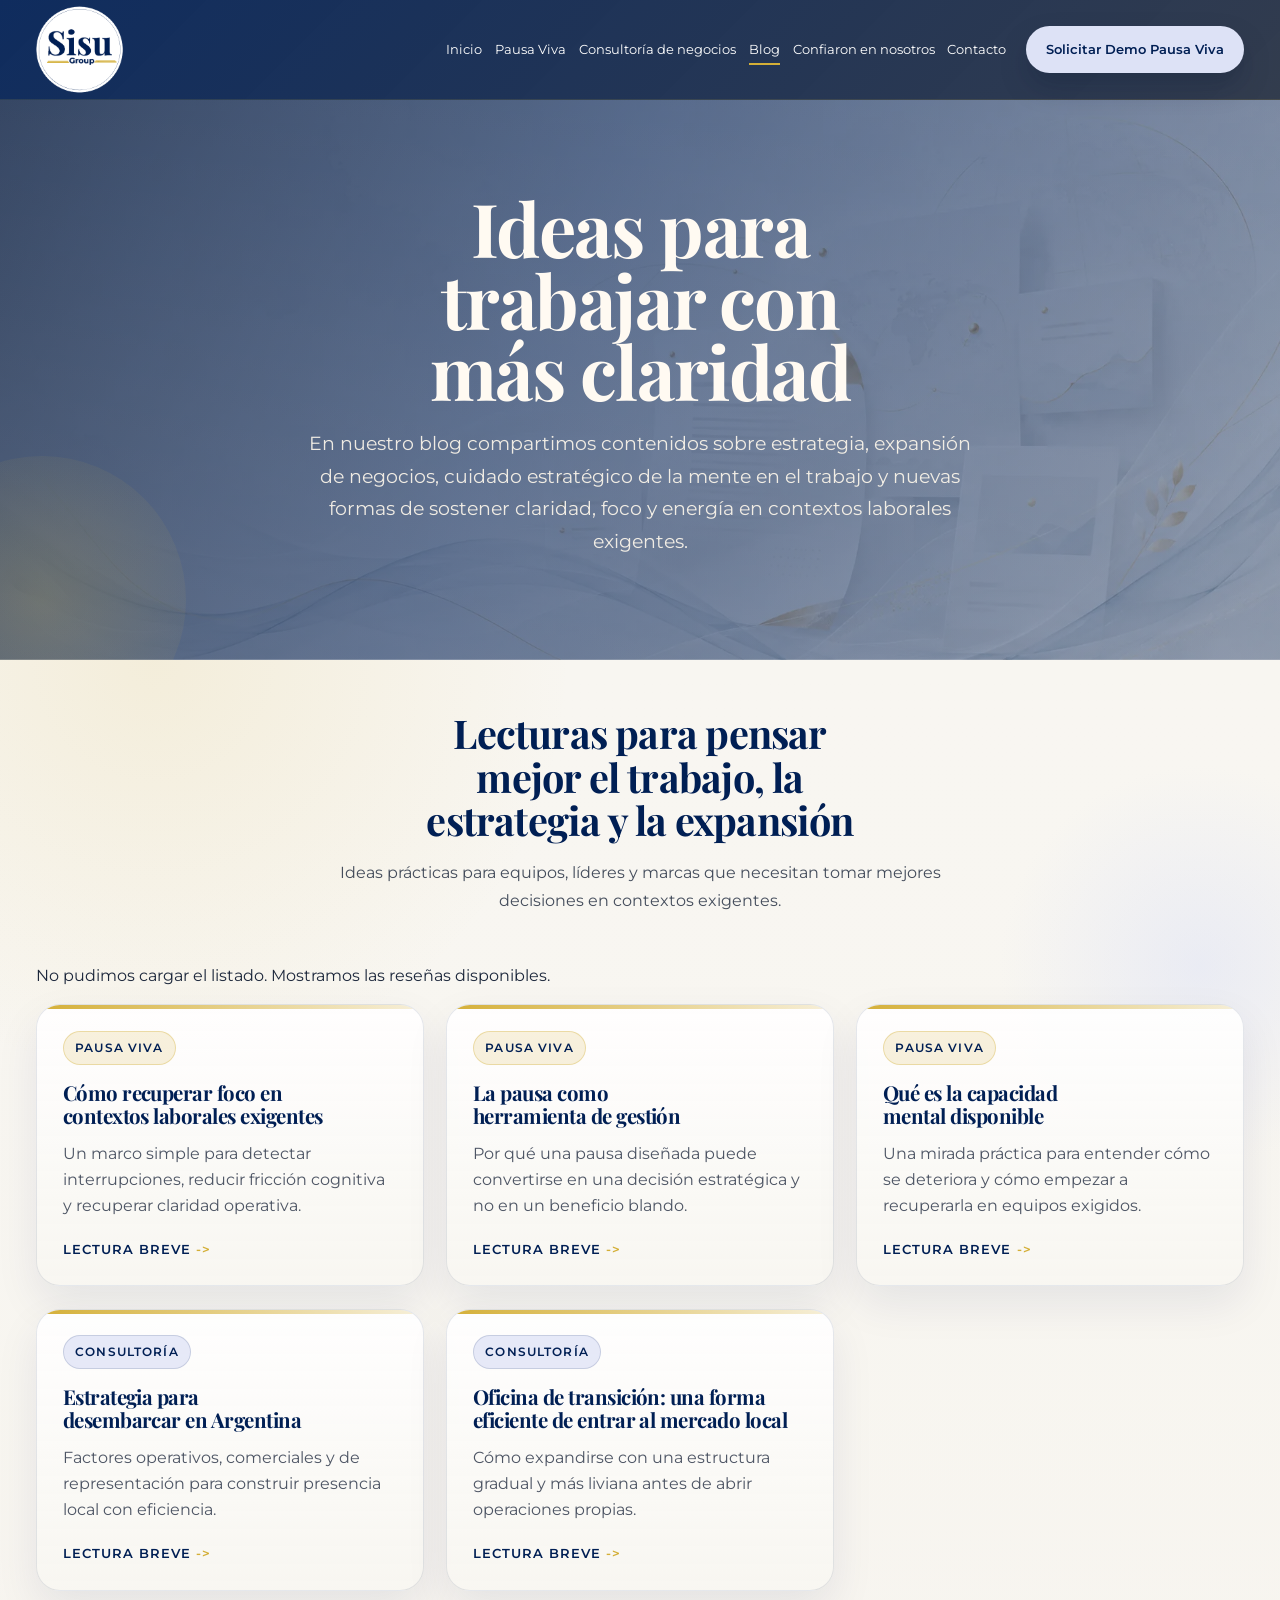
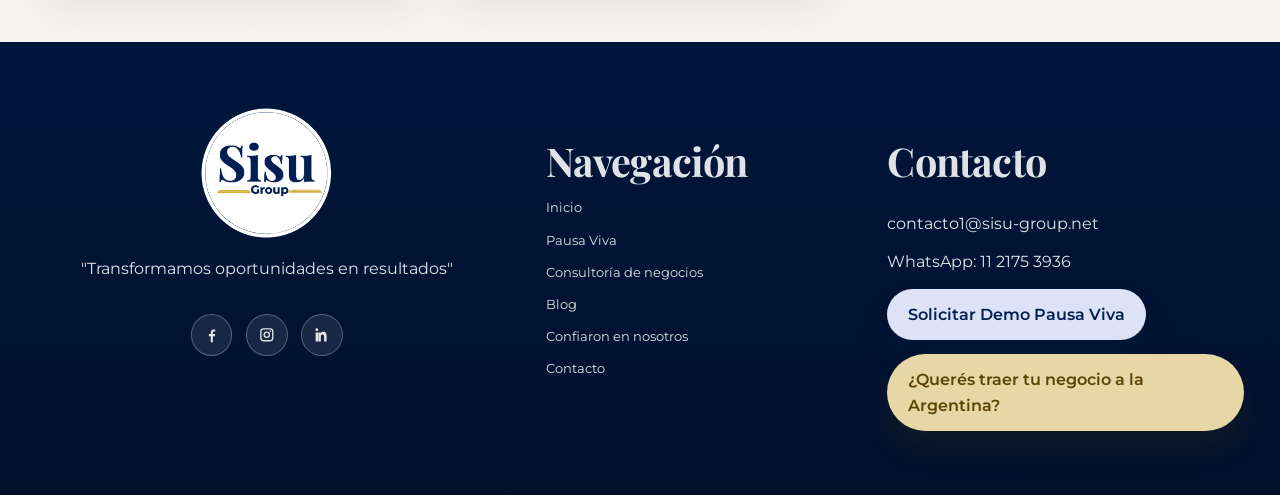
==== commit 0dde1363: "main" ====
--- a/blog.html
+++ b/blog.html
@@ -61,37 +61,38 @@
           <p>Ideas prácticas para equipos, líderes y marcas que necesitan tomar mejores decisiones en contextos
             exigentes.</p>
         </div>
-        <div class="blog-grid blog-grid-large">
+        <p class="blog-status" role="status" data-blog-status></p>
+        <div class="blog-grid blog-grid-large" data-blog-list hidden>
           <article class="blog-card reveal">
             <span class="tag">Pausa Viva</span>
             <h2>Cómo recuperar foco en contextos laborales exigentes</h2>
             <p>Un marco simple para detectar interrupciones, reducir fricción cognitiva y recuperar claridad operativa.
             </p>
-            <span class="blog-card-action">Lectura breve</span>
+            <button class="blog-card-action" type="button" aria-haspopup="dialog" data-blog-open>Lectura breve</button>
           </article>
           <article class="blog-card reveal">
             <span class="tag">Pausa Viva</span>
             <h2>La pausa como herramienta de gestión</h2>
             <p>Por qué una pausa diseñada puede convertirse en una decisión estratégica y no en un beneficio blando.</p>
-            <span class="blog-card-action">Lectura breve</span>
+            <button class="blog-card-action" type="button" aria-haspopup="dialog" data-blog-open>Lectura breve</button>
           </article>
           <article class="blog-card reveal">
             <span class="tag">Pausa Viva</span>
             <h2>Qué es la capacidad mental disponible</h2>
             <p>Una mirada práctica para entender cómo se deteriora y cómo empezar a recuperarla en equipos exigidos.</p>
-            <span class="blog-card-action">Lectura breve</span>
+            <button class="blog-card-action" type="button" aria-haspopup="dialog" data-blog-open>Lectura breve</button>
           </article>
           <article class="blog-card reveal">
             <span class="tag tag-secondary">Consultoría</span>
             <h2>Estrategia para desembarcar en Argentina</h2>
             <p>Factores operativos, comerciales y de representación para construir presencia local con eficiencia.</p>
-            <span class="blog-card-action">Lectura breve</span>
+            <button class="blog-card-action" type="button" aria-haspopup="dialog" data-blog-open>Lectura breve</button>
           </article>
           <article class="blog-card reveal">
             <span class="tag tag-secondary">Consultoría</span>
             <h2>Oficina de transición: una forma eficiente de entrar al mercado local</h2>
             <p>Cómo expandirse con una estructura gradual y más liviana antes de abrir operaciones propias.</p>
-            <span class="blog-card-action">Lectura breve</span>
+            <button class="blog-card-action" type="button" aria-haspopup="dialog" data-blog-open>Lectura breve</button>
           </article>
         </div>
       </div>
@@ -141,7 +142,20 @@
 
   <div class="modal-backdrop" data-scanner-modal hidden></div>
 
-  <script src="js/main3.js"></script>
+  <dialog class="blog-dialog" aria-labelledby="blog-dialog-title" data-blog-dialog>
+    <form method="dialog">
+      <button class="modal-close" type="submit" aria-label="Cerrar artículo" autofocus>&times;</button>
+    </form>
+    <article class="blog-dialog-article">
+      <h2 id="blog-dialog-title"></h2>
+      <img class="blog-dialog-image" alt="" data-blog-dialog-image hidden>
+      <p class="blog-status" role="status" data-blog-dialog-status></p>
+      <div class="blog-dialog-content" data-blog-dialog-content></div>
+    </article>
+  </dialog>
+
+  <script src="js/main5.js"></script>
+  <script src="js/blog.js"></script>
 </body>
 
-</html>+</html>
--- a/css/style3.css
+++ b/css/style3.css
@@ -2032,6 +2032,10 @@
   align-items: stretch;
 }
 
+body[data-page="blog"] .blog-grid-large[hidden] {
+  display: none;
+}
+
 body[data-page="blog"] .blog-card {
   position: relative;
   display: flex;
@@ -2093,16 +2097,20 @@
 }
 
 body[data-page="blog"] .blog-card p {
-  margin: 0;
+  margin: 0 0 1.25rem;
   color: rgba(28, 39, 59, 0.78);
   font-size: 0.98rem;
   line-height: 1.65;
 }
 
 body[data-page="blog"] .blog-card-action {
+  align-self: flex-start;
   margin-top: auto;
-  padding-top: 1.25rem;
+  padding: 0;
+  border: 0;
+  background: transparent;
   color: var(--navy);
+  cursor: pointer;
   font-size: 0.82rem;
   font-weight: 700;
   letter-spacing: 0.08em;
@@ -2112,6 +2120,67 @@
 body[data-page="blog"] .blog-card-action::after {
   content: " ->";
   color: #d4af37;
+}
+
+.blog-status {
+  margin: 0 0 1rem;
+}
+
+.blog-status:empty {
+  margin: 0;
+}
+
+html:has(.blog-dialog[open]) {
+  overflow: hidden;
+}
+
+.blog-dialog {
+  width: min(48rem, calc(100% - 2rem));
+  max-height: calc(100dvh - 2rem);
+  padding: 0;
+  overflow: hidden;
+  border: 1px solid var(--border);
+  border-radius: var(--radius-md);
+  background: var(--ivory);
+  color: var(--graphite);
+  box-shadow: var(--shadow);
+}
+
+.blog-dialog::backdrop {
+  background: rgba(0, 17, 44, 0.55);
+}
+
+.blog-dialog-article {
+  max-height: calc(100dvh - 2rem - 2px);
+  padding: 3.5rem clamp(1.25rem, 5vw, 3rem) 2rem;
+  overflow: auto;
+  overscroll-behavior: contain;
+  overflow-wrap: anywhere;
+}
+
+.blog-dialog-article h2 {
+  margin-top: 0;
+}
+
+.blog-dialog-image {
+  width: 100%;
+  max-height: 22rem;
+  margin: 0 0 1.25rem;
+  border-radius: var(--radius-sm);
+  object-fit: contain;
+}
+
+.blog-dialog-image[hidden] {
+  display: none;
+}
+
+.blog-dialog-content a {
+  color: var(--navy);
+  text-decoration: underline;
+}
+
+.blog-dialog-content .blog-plain-text {
+  white-space: pre-line;
 }
 
 .site-footer {
@@ -2257,6 +2326,7 @@
 .site-nav a:focus-visible,
 .footer-nav a:focus-visible,
 .menu-toggle:focus-visible,
+.blog-card-action:focus-visible,
 .modal-close:focus-visible {
   outline: 3px solid rgba(212, 175, 55, 0.6);
   outline-offset: 3px;
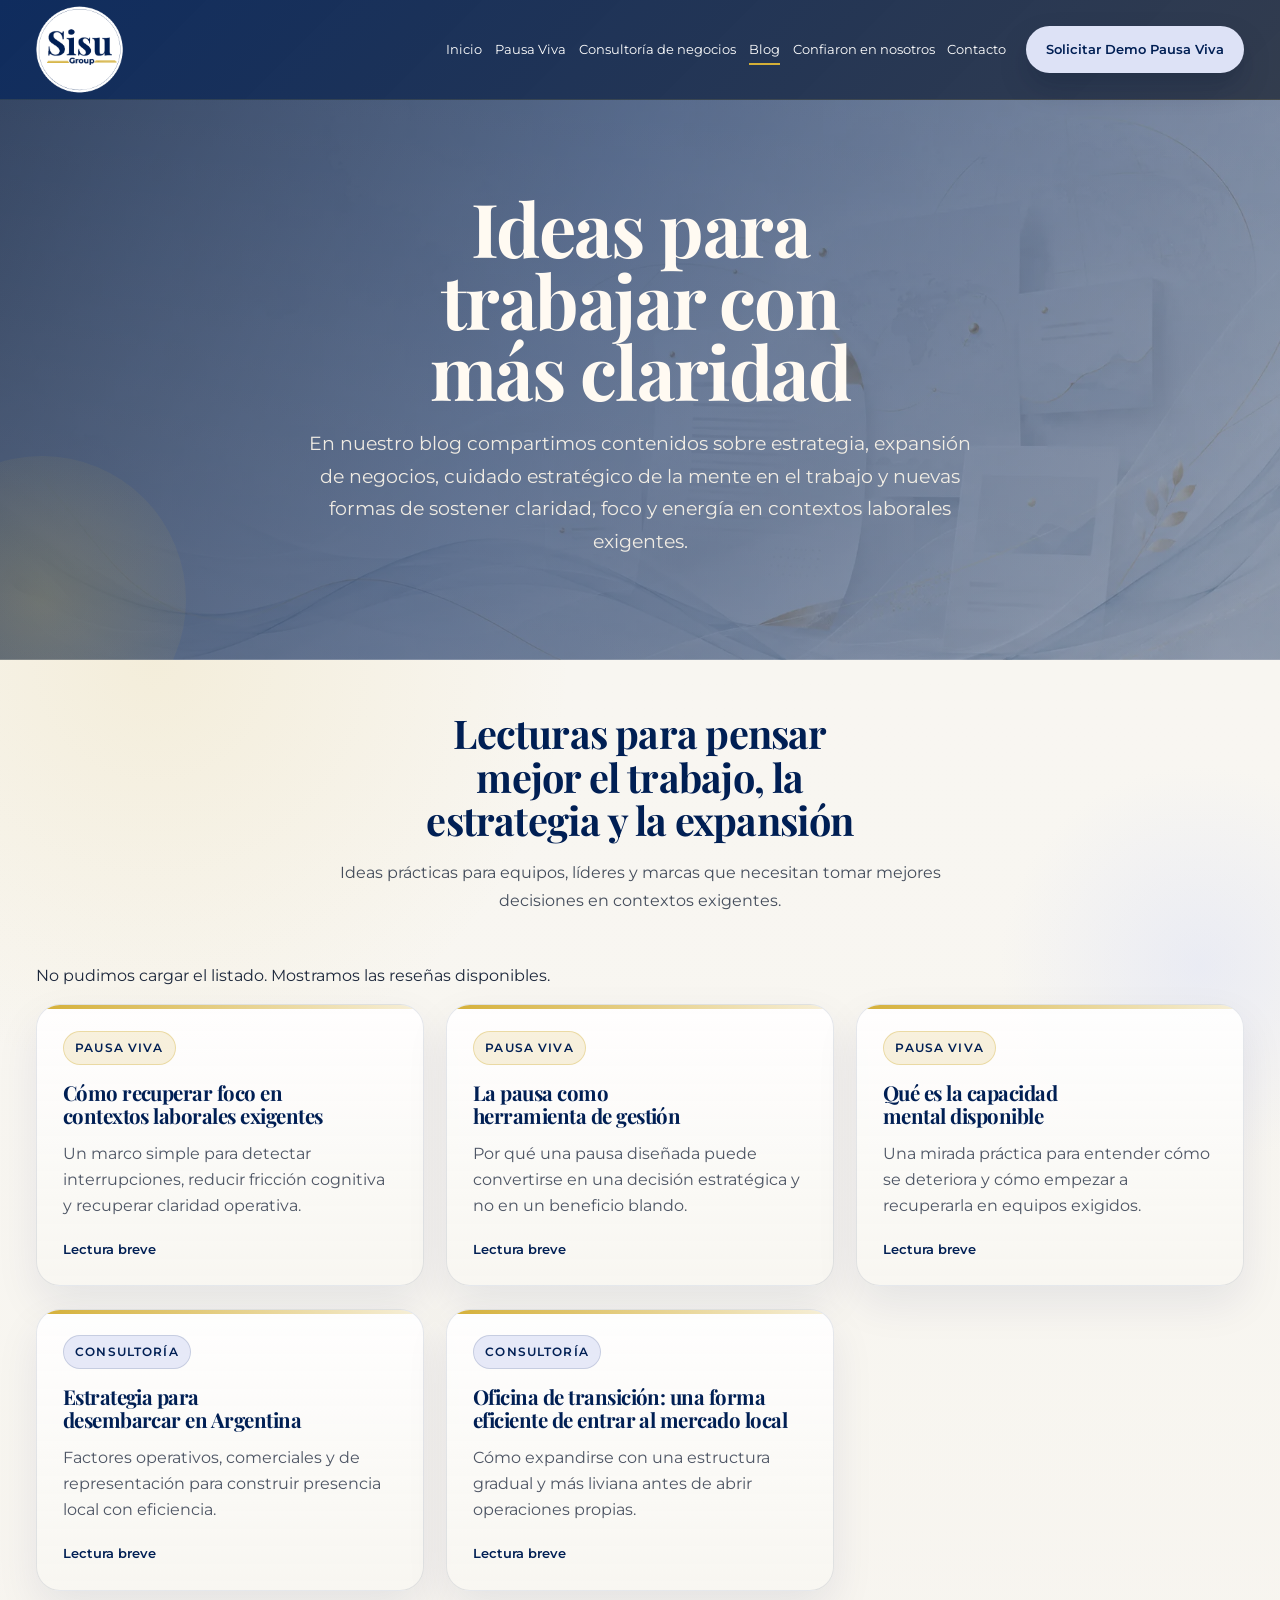
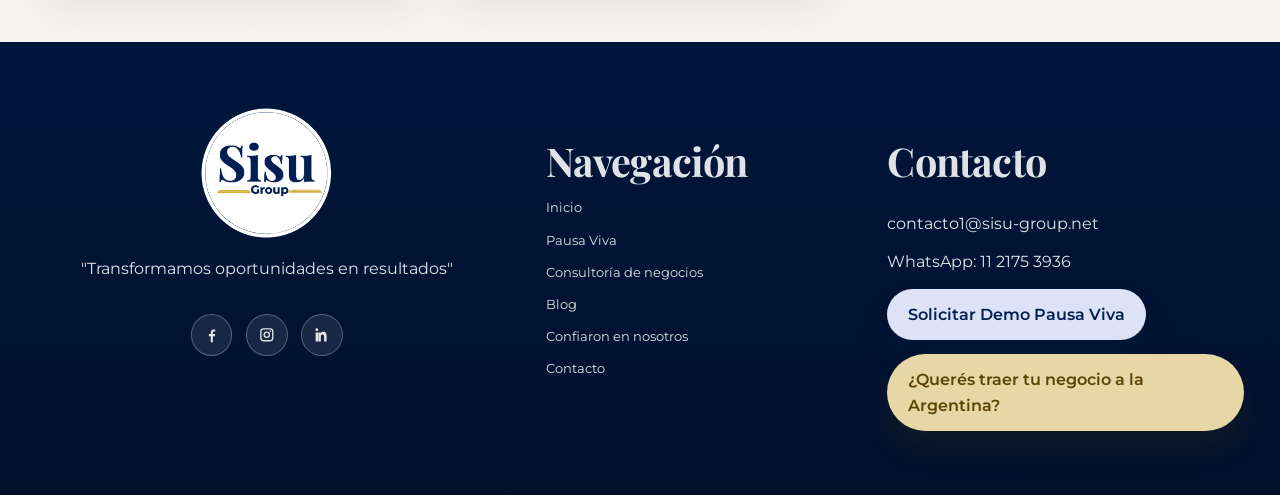
==== commit edd0a6f6: "main" ====
--- a/blog.html
+++ b/blog.html
@@ -15,7 +15,7 @@
   <meta property="og:image" content="assets/marca/Marca Pausa Viva.png">
   <link rel="stylesheet"
     href="https://fonts.googleapis.com/css2?family=Material+Symbols+Outlined:opsz,wght,FILL,GRAD@24,400,0,0">
-  <link rel="stylesheet" href="css/style3.css">
+  <link rel="stylesheet" href="css/style3.css?v=2">
 </head>
 
 <body data-page="blog">
--- a/css/style3.css
+++ b/css/style3.css
@@ -2104,6 +2104,7 @@
 }
 
 body[data-page="blog"] .blog-card-action {
+  appearance: none;
   align-self: flex-start;
   margin-top: auto;
   padding: 0;
@@ -2113,13 +2114,10 @@
   cursor: pointer;
   font-size: 0.82rem;
   font-weight: 700;
-  letter-spacing: 0.08em;
-  text-transform: uppercase;
-}
-
-body[data-page="blog"] .blog-card-action::after {
-  content: " ->";
-  color: #d4af37;
+}
+
+body[data-page="blog"] .blog-card-action:hover {
+  text-decoration: underline;
 }
 
 .blog-status {
